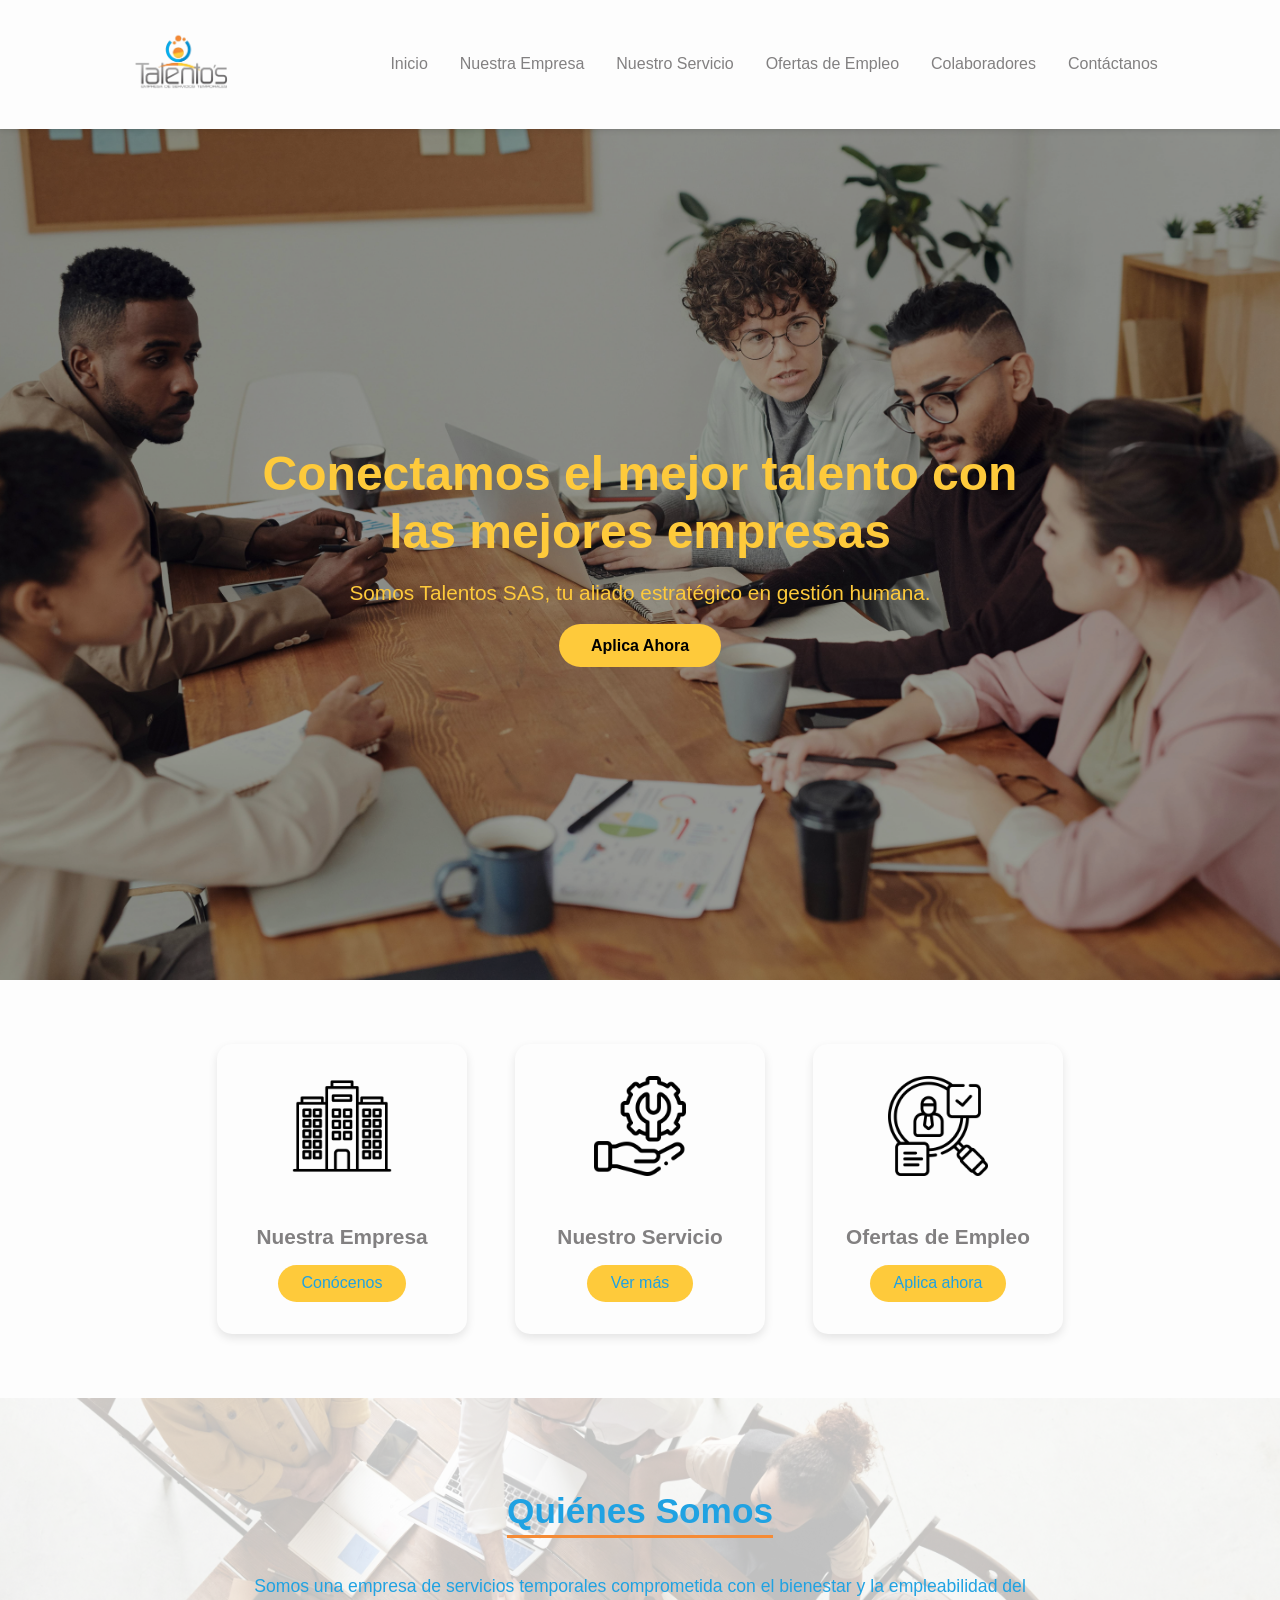
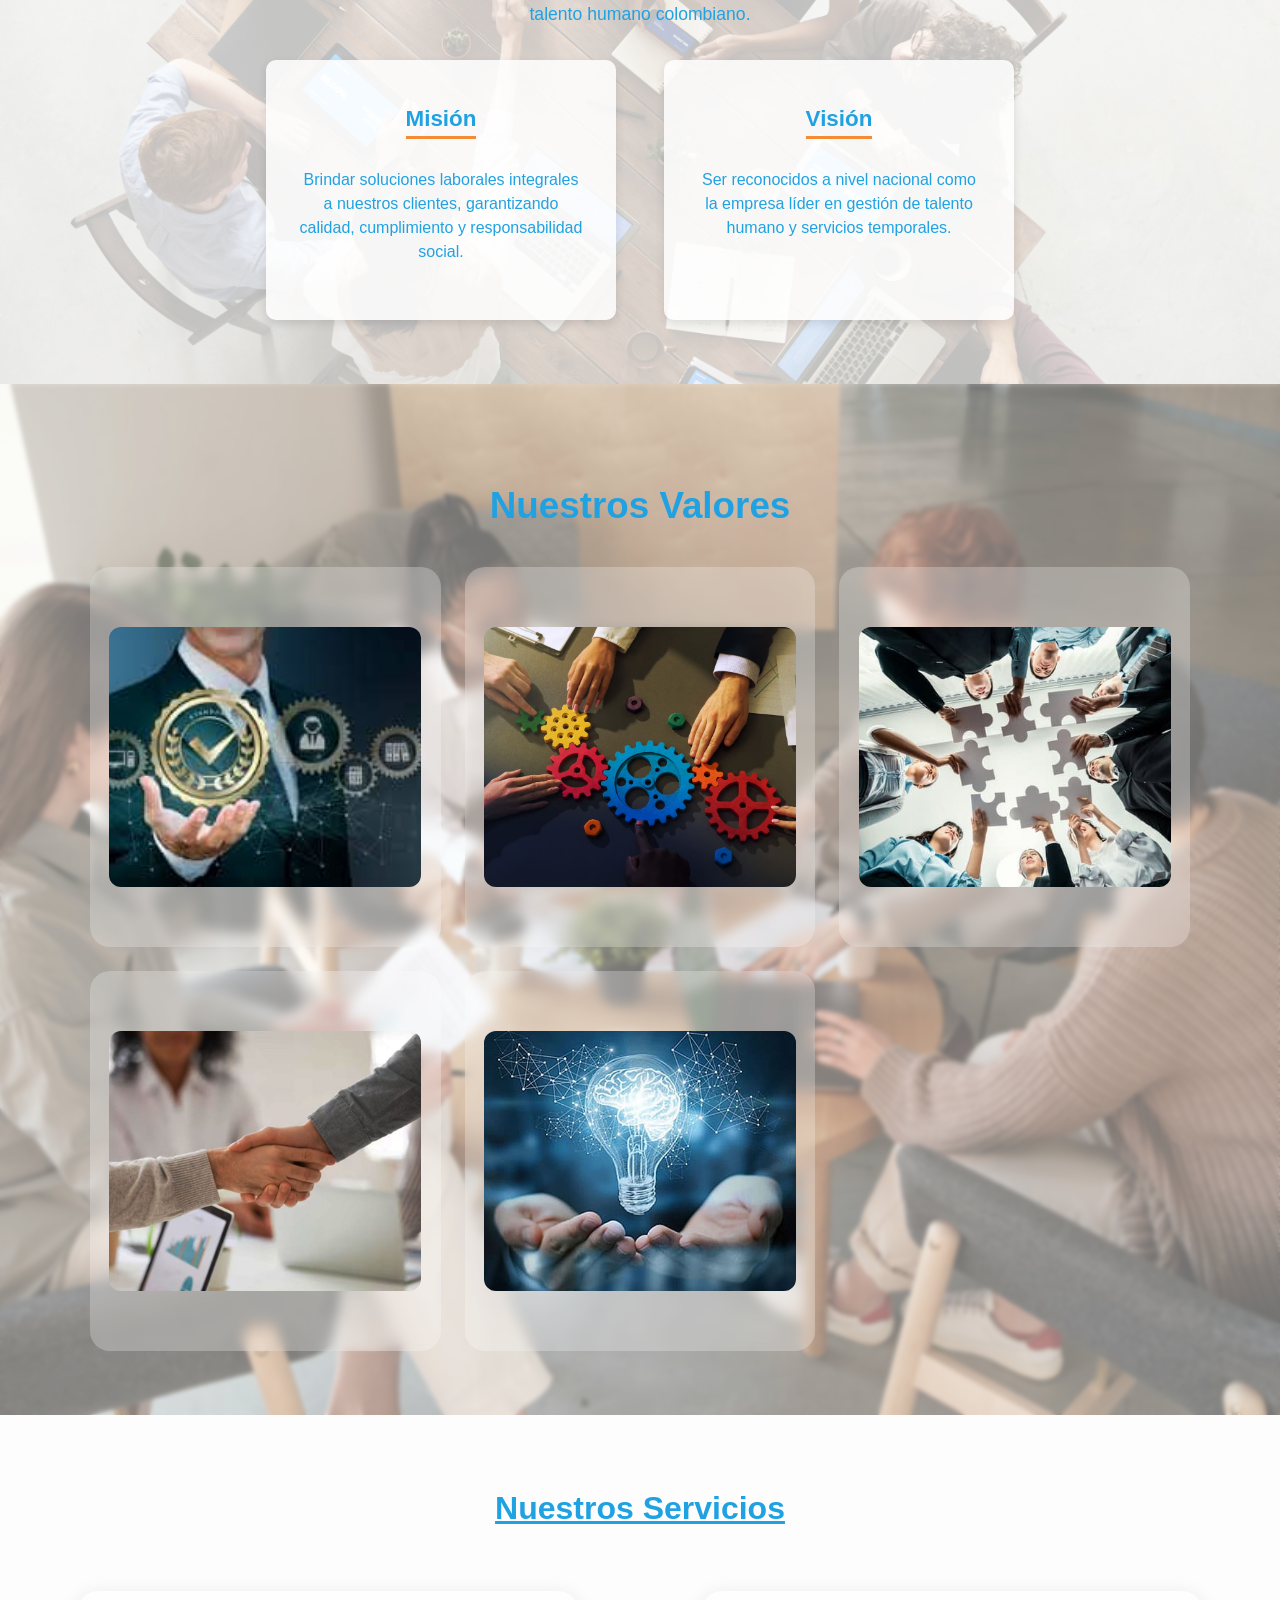
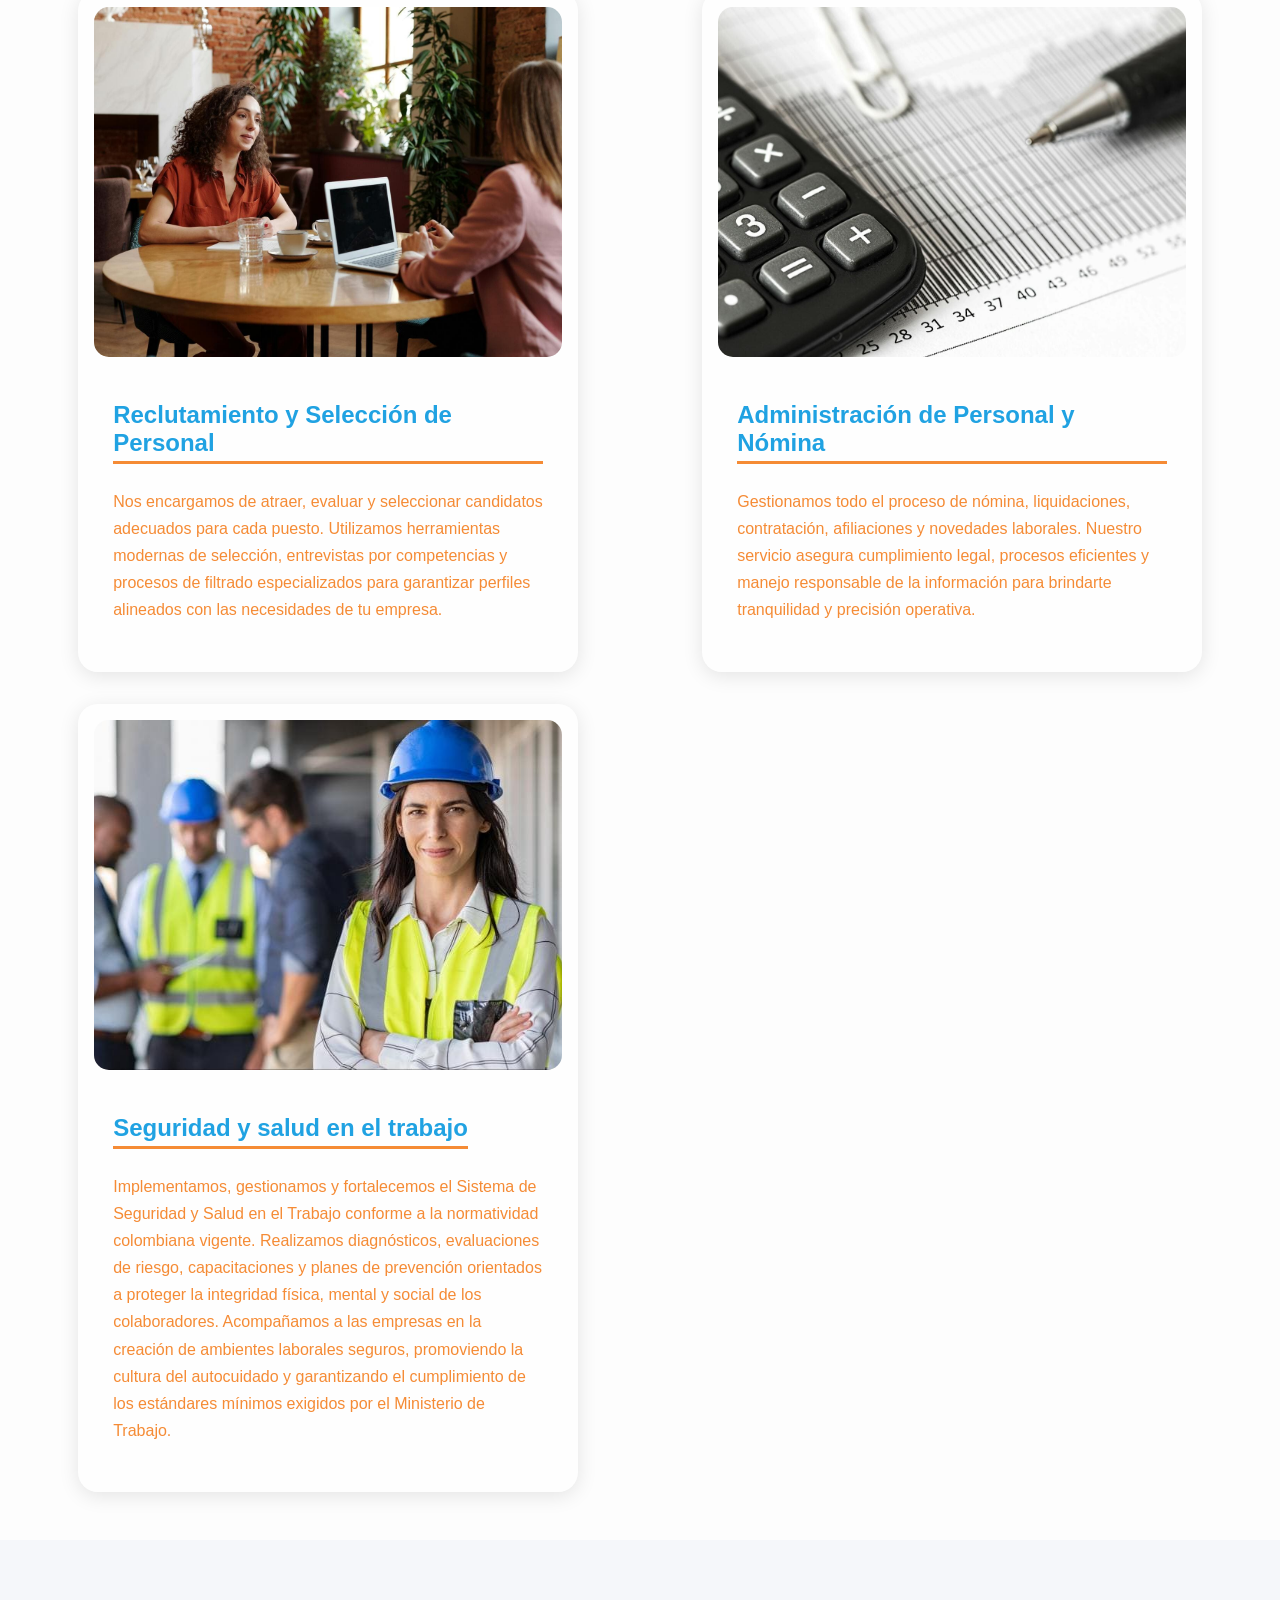
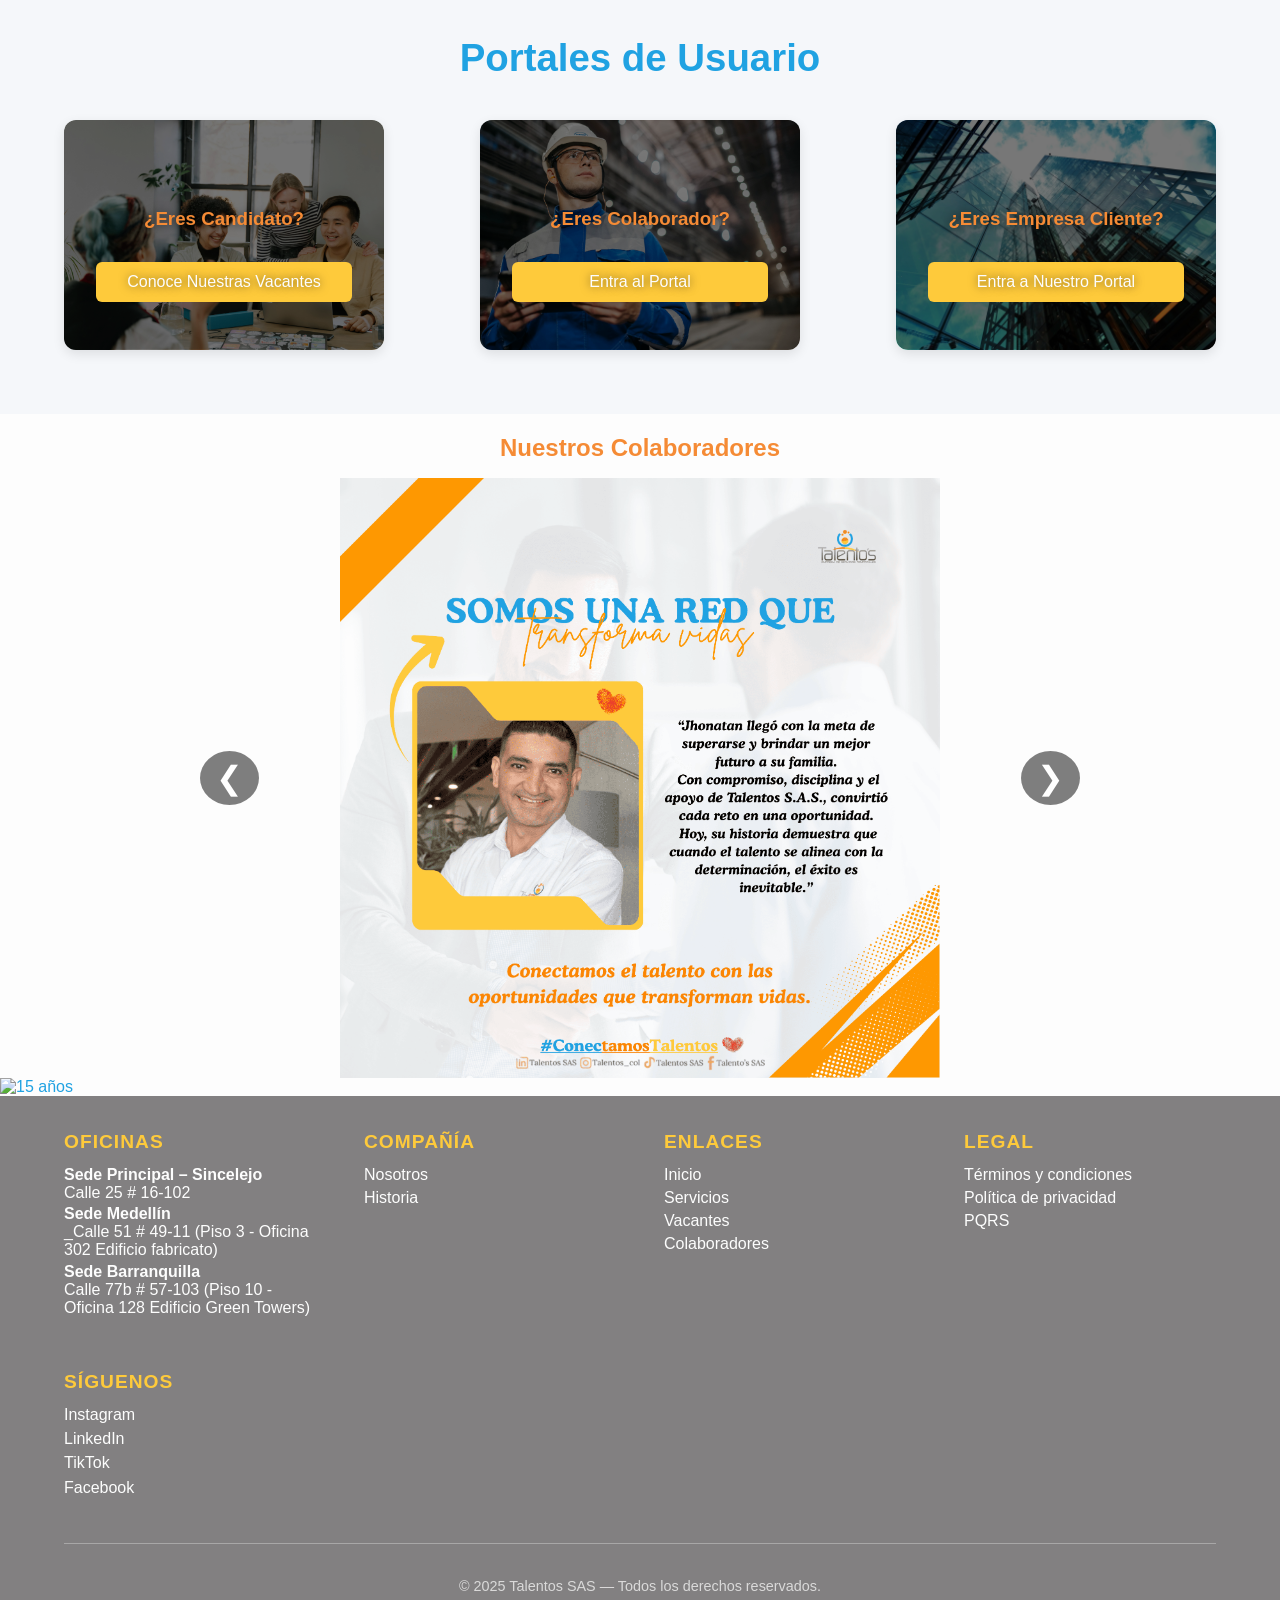
==== index.html @ d66c676b "actualizacion de imagenes y arreglo de footer Talentos SAS" ====
<!DOCTYPE html>
<html lang="es">

<head>
  <meta charset="UTF-8">
  <meta name="viewport" content="width=device-width, initial-scale=1.0">
  <title>Talentos SAS</title>
  <link rel="stylesheet" href="styles.css">
</head>

<body>

  <!-- ======= HEADER ======= -->
  <header class="barra-inicio">
    <img src="img/logo_talentos.png" alt="Logo Talentos SAS" class="logo">

    <nav class="nav-principal">
      <a href="#inicio">Inicio</a>
      <a href="#empresa">Nuestra Empresa</a>
      <a href="#servicios">Nuestro Servicio</a>
      <a href="https://co.computrabajo.com/talentossas">Ofertas de Empleo</a>
      <a href="#colaboradores">Colaboradores</a>
      <a href="#contacto">Contáctanos</a>
    </nav>
  </header>

  <!-- ======= HERO / PORTADA ======= -->
  <section id="inicio" class="hero">
    <div class="hero-contenido">
      <h1>Conectamos el mejor talento con las mejores empresas</h1>
      <p>Somos Talentos SAS, tu aliado estratégico en gestión humana.</p>
      <a href="https://co.computrabajo.com/talentossas" class="btn-principal" target="_blank">Aplica Ahora</a>
    </div>
  </section>

  <!-- ======= MAIN CONTENT ======= -->
  <main>

    <!-- ======= MENÚ PRINCIPAL ======= -->
    <section id="empresa" class="menu">

      <article>
        <img src="img/icono_empresa.png" alt="Nuestra Empresa">
        <h3>Nuestra Empresa</h3>
        <a href="#conocenos">Conócenos</a>
      </article>

      <article>
        <img src="img/icono_servicio.png" alt="Nuestros Servicios">
        <h3>Nuestro Servicio</h3>
        <a href="#servicios">Ver más</a>
      </article>

      <article>
        <img src="img/icono_oferta.png" alt="Ofertas de empleo">
        <h3>Ofertas de Empleo</h3>
        <a href="https://co.computrabajo.com/talentossas" target="_blank">Aplica ahora</a>
      </article>

    </section>

  </main>

  <!-- ======= QUIÉNES SOMOS ======= -->
  <section id="conocenos" class="conocenos">
    <h2 class="subrayado">Quiénes Somos</h2>
    <p>Somos una empresa de servicios temporales comprometida con el bienestar y la empleabilidad del talento humano
      colombiano.</p>

    <div class="valores">
      <article>
        <h3 class="subrayado">Misión</h3>
        <p>Brindar soluciones laborales integrales a nuestros clientes, garantizando calidad, cumplimiento y
          responsabilidad social.</p>
      </article>

      <article>
        <h3 class="subrayado">Visión</h3>
        <p>Ser reconocidos a nivel nacional como la empresa líder en gestión de talento humano y servicios temporales.
        </p>
      </article>
    </div>
  </section>

  <!-- ======= VALORES CORPORATIVOS ======= -->
  <section id="valores" class="valores-section">

    <h3 class="titulo-seccion">Nuestros Valores</h3>

    <!-- CONTENEDOR GRID -->
    <div class="valores-grid">

      <div class="valor-card">
        <img src="img/calidad.jpg" alt="Calidad">
        <div class="valor-contenido">
          <h4>Calidad</h4>
          <p>Actuamos con compromiso y cumplimiento en cada proceso.</p>
        </div>
      </div>

      <div class="valor-card">
        <img src="img/Adaptabilidad.jpg" alt="Adaptabilidad">
        <div class="valor-contenido">
          <h4>Adaptabilidad</h4>
          <p>Reconocemos el valor de cada persona y su individualidad.</p>
        </div>
      </div>

      <div class="valor-card">
        <img src="img/cercania.jpg" alt="Cercanía">
        <div class="valor-contenido">
          <h4>Cercanía</h4>
          <p>Colaboramos para alcanzar objetivos comunes.</p>
        </div>
      </div>

      <div class="valor-card">
        <img src="img/compromiso.jpg" alt="Compromiso">
        <div class="valor-contenido">
          <h4>Compromiso</h4>
          <p>Trabajamos con responsabilidad para cumplir con los acuerdos con nuestros clientes y candidatos</p>
        </div>
      </div>

      <div class="valor-card">
        <img src="img/innovacion.jpg" alt="Innovación">
        <div class="valor-contenido">
          <h4>Innovación</h4>
          <p>Adoptamos herramientas digitales y metodologicas modernas para optimizar nuestros servicios.</p>
        </div>
      </div>

    </div> <!-- fin valores-grid -->

  </section>


  <!-- NUESTROS SERVICIOS-->
  <section id="servicios" class="servicios">
    <h2 class="titulo-seccion">Nuestros Servicios</h2>

    <div class="servicio-card">
      <img src="img/seleccion.jpg" alt="Reclutamiento y selección de personal">
      <div class="servicio-info">
        <h3 class="subrayado">Reclutamiento y Selección de Personal</h3>
        <p>
          Nos encargamos de atraer, evaluar y seleccionar candidatos
          adecuados para cada puesto. Utilizamos herramientas modernas de
          selección, entrevistas por competencias y procesos de filtrado
          especializados para garantizar perfiles alineados con las
          necesidades de tu empresa.
        </p>
      </div>
    </div>

    <div class="servicio-card">
      <img src="img/nomina.jpg" alt="Administración de personal y nómina">
      <div class="servicio-info">
        <h3 class="subrayado">Administración de Personal y Nómina</h3>
        <p>
          Gestionamos todo el proceso de nómina, liquidaciones, contratación,
          afiliaciones y novedades laborales. Nuestro servicio asegura
          cumplimiento legal, procesos eficientes y manejo responsable de
          la información para brindarte tranquilidad y precisión operativa.
        </p>
      </div>
    </div>

    <div class="servicio-card">
      <img src="img/sst.jpg" alt="Seguridad y Salud en el Trabajo">
      <div class="servicio-info">
        <h3 class="subrayado">Seguridad y salud en el trabajo</h3>
        <p>
          Implementamos, gestionamos y fortalecemos el Sistema de Seguridad y Salud en
          el Trabajo conforme a la normatividad colombiana vigente. Realizamos diagnósticos,
          evaluaciones de riesgo, capacitaciones y planes de prevención orientados a proteger
          la integridad física, mental y social de los colaboradores. Acompañamos a las empresas
          en la creación de ambientes laborales seguros, promoviendo la cultura del autocuidado y
          garantizando el cumplimiento de los estándares mínimos exigidos por el Ministerio de Trabajo.
        </p>
      </div>
    </div>
  </section>

  <!-- PORTALES DE USUARIO -->
  <section id="usuarios" class="usuarios">
    <h2>Portales de Usuario</h2>

    <div class="usuarios-container">

      <!-- CANDIDATO -->
      <div class="usuario-card fondo-candidato">
        <h3>¿Eres Candidato?</h3>
        <a href="https://www.sorttime.co/PortalAspirante/Portal/TLS/Ofertas/lst_ofertas.aspx"  target="_blank" class="btn-usuario">Conoce Nuestras Vacantes</a>
      </div>

      <!-- COLABORADOR -->
      <div class="usuario-card fondo-colaborador">
        <h3>¿Eres Colaborador?</h3>
        <a href="https://sorttime.co/sorttime2/oficina/tls/Inicio.aspx" target="_blank" class="btn-usuario">
          Entra al Portal
        </a>
      </div>

      <!-- EMPRESA CLIENTE -->
      <div class="usuario-card fondo-empresa">
        <h3>¿Eres Empresa Cliente?</h3>
        <a href="https://sorttime.co/sorttime2/oficina/tls/InicioEmpresa.aspx" target="_blank" class="btn-usuario">
          Entra a Nuestro Portal
        </a>
      </div>

    </div>
  </section>

  <!-- ======= COLABORADORES ======= -->
  <section id="colaboradores" class="colaboradores">
    <h2>Nuestros Colaboradores</h2>

    <div class="carrusel" aria-roledescription="carrusel de colaboradores" role="region">
      <div class="carrusel-track">
        <img src="img/colaborador 1.png" class="slide activo" alt="Nombre colaborador 1 — cargo / breve descripción">
        <img src="img/colaborador2.png" class="slide" alt="Nombre colaborador 2 — cargo / breve descripción">
      </div>

      <button class="carrusel-btn prev" aria-label="Anterior">&#10094;</button>
      <button class="carrusel-btn next" aria-label="Siguiente">&#10095;</button>
    </div>
  </section>

  <!--IMAGEN FINAL DE PAGINA INDEX-->
  <section id="ImagenGrande" class="ImagenGrande">
    <img src="img/+ DE 14 AÑOS CONECTANDO.png" alt="15 años">
  </section>

  <!-- PIE DE PAGINA -->
  <footer class="footer-modern">

    <div class="footer-columns">
      <!-- Oficinas principales -->
      <div class="col">
        <h3>Oficinas</h3>

        <p><strong>Sede Principal – Sincelejo</strong><br>
          Calle 25 # 16-102</p>

        <p><strong>Sede Medellín</strong><br>
          _Calle 51 # 49-11 (Piso 3 - Oficina 302 Edificio fabricato)</p>

        <p><strong>Sede Barranquilla</strong><br>
          Calle 77b # 57-103 (Piso 10 - Oficina 128 Edificio Green Towers)</p>
      </div>

      <!-- Información de compañía -->
      <div class="col">
        <h3>Compañía</h3>
        <a href="#conocenos">Nosotros</a>
        <a href="#">Historia</a>
      </div>

      <!-- Enlaces -->
      <div class="col">
        <h3>Enlaces</h3>
        <a href="#inicio">Inicio</a>
        <a href="#servicios">Servicios</a>
        <a href="https://co.computrabajo.com/talentossas">Vacantes</a>
        <a href="#colaboradores">Colaboradores</a>
      </div>

      <!-- Legal -->
      <div class="col">
        <h3>Legal</h3>
        <a href="#">Términos y condiciones</a>
        <a href="#">Política de privacidad</a>
        <a href="#">PQRS</a>
      </div>

      <!-- Redes sociales -->
      <div class="col">
        <h3>Síguenos</h3>
        <div class="social">
          <a href="https://www.instagram.com/talentos_col/?hl=es"  target="_blank">Instagram</a>
          <a href="https://www.linkedin.com/company/talentos-sas/" target="_blank">LinkedIn</a>
          <a href="https://www.tiktok.com/@talentos.sas"  target="_blank">TikTok</a>
          <a href="https://www.facebook.com/TalentosSAS900"  target="_blank">Facebook</a>
        </div>
      </div>

    </div>

    <div class="footer-bottom">
      <p>© 2025 Talentos SAS — Todos los derechos reservados.</p>
    </div>

  </footer>

  <script src="carrusel.js"></script>

</body>

</html>
---- styles.css ----
/* ======= ESTILOS GENERALES ======= */
:root {
  --blanco: #fdfdfd;
  --gris: #828081;
  /* lowercase standardized */
  --azul: #20a2e2;
  --amarillo: #feca3b;
  --naranja: #f58b35;
  --negro: #000000;
  --sombra-suave: 0 4px 10px rgba(0, 0, 0, 0.1);
}

* {
  box-sizing: border-box;
}

body {
  margin: 0;
  font-family: 'Poppins', sans-serif;
  background-color: var(--blanco);
  color: var(--azul);
}

/* ======= HEADER ======= */

.barra-inicio {
  display: flex;
  justify-content: space-around;
  /* menú a la izquierda, logo a la derecha */
  align-items: center;
  background-color: var(--blanco);
  padding: 1rem 3rem;
  box-shadow: 0 2px 5px rgba(0, 0, 0, 0.1);
  position: fixed;
  /* queda fijo arriba */
  width: 100%;
  top: 0;
  left: 0;
  z-index: 1000;
}

.nav-principal {
  display: flex;
  gap: 2rem;
}

.nav-principal a {
  text-decoration: none;
  color: var(--gris);
  font-weight: 500;
  transition: color 0.3s ease;
}

.nav-principal a:hover {
  color: var(--amarillo);
}

.logo {
  margin-bottom: 0.5rem;
  width: 120px;
  height: auto;
}

/* ======= HERO / PORTADA ======= */
.hero {
  position: relative;
  height: 100vh;
  background-image: url("img/fondo_talentos.jpg");
  /* cambia esta imagen */
  background-size: cover;
  background-position: center;
  display: flex;
  justify-content: center;
  align-items: center;
  text-align: center;
  padding: 2rem;
  color: var(--amarillo);
  margin-top: 80px;
  /* espacio por el header fijo */
  overflow: hidden;
}

.hero::before {
  content: "";
  position: absolute;
  top: 0;
  /* Extiende desde la parte superior */
  left: 0;
  /* hasta la esquina izquierda */
  right: 0;
  /* y la derecha */
  bottom: 0;
  /* y la parte inferior */
  width: 100%;
  height: 100%;
  background: rgba(0, 0, 0, 0.4);
  /* Color oscuro con transparencia */
  z-index: 1;
}

.hero-contenido {
  position: relative;
  z-index: 2;
  max-width: 800px;
}

.hero h1 {
  font-size: 3rem;
  margin-bottom: 1rem;
  line-height: 1.2;
}

.hero p {
  font-size: 1.3rem;
  margin-bottom: 2rem;
}

.btn-principal {
  background-color: var(--amarillo);
  color: var(--negro);
  text-decoration: wavy;
  padding: 0.8rem 2rem;
  border-radius: 30px;
  font-weight: 600;
  transition: background-color 0.3s ease;
}

.btn-principal:hover {
  background-color: var(--naranja);
}

/* ======= MENÚ PRINCIPAL ======= */
.menu {
  display: flex;
  justify-content: center;
  align-items: flex-start;
  flex-wrap: wrap;
  /* permite que se ajusten si hay pantallas pequeñas */
  gap: 3rem;
  padding: 4rem 2rem;
  background-color: var(--blanco);
  text-align: center;
}

.menu article {
  background-color: var(--blanco);
  border-radius: 15px;
  padding: 2rem 1.5rem;
  width: 250px;
  box-shadow: 0 4px 10px rgba(0, 0, 0, 0.1);
  transition: transform 0.3s ease, box-shadow 0.3s ease;
}

.menu article:hover {
  transform: translateY(-8px);
  box-shadow: var(--sombra-suave);
}

.menu article img {
  width: 100px;
  height: auto;
  margin-bottom: 1.5rem;
}

.menu article h3 {
  font-size: 1.3rem;
  margin-bottom: 1rem;
  color: var(--gris);
}

.menu article a {
  display: inline-block;
  background-color: var(--amarillo);
  color: var(--azul);
  text-decoration: none;
  padding: 0.6rem 1.5rem;
  border-radius: 25px;
  font-weight: 500;
  transition: background-color 0.3s ease;
}

.menu article a:hover {
  background-color: var(--naranja);
}

/* ======= SECCIÓN CONÓCENOS ======= */
.conocenos {
  position: relative;
  display: flex;
  flex-direction: column;
  align-items: center;
  text-align: center;
  padding: 4rem 8rem;
  background-image: url("img/quienes.somos.jpg");
  background-size: cover;
  background-position: center;
  background-repeat: no-repeat;
  overflow: hidden;
}

/* Capa transparente encima del fondo */
.conocenos::before {
  content: "";
  position: absolute;
  inset: 0;
  background-color: rgba(255, 255, 255, 0.75);
  /* fondo blanco semitransparente (ajustable) */
  z-index: 1;
}

/* Contenido encima de la capa */
.conocenos h2,
.conocenos p,
.valores {
  position: relative;
  z-index: 2;
}

.conocenos h2 {
  font-size: 2.2rem;
  color: var(--azul);
  margin-bottom: 1rem;
  font-weight: 700;
}

.conocenos p {
  font-size: 1.1rem;
  color: var(--azul);
  line-height: 1.6;
  margin-bottom: 2rem;
  max-width: 800px;
}

.valores {
  display: flex;
  flex-wrap: wrap;
  gap: 3rem;
  justify-content: center;
}

.valores article {
  background-color: rgba(255, 255, 255, 0.85);
  border-radius: 10px;
  padding: 1.5rem 2rem;
  width: 350px;
  box-shadow: 0 4px 10px rgba(0, 0, 0, 0.1);
}

.valores h3 {
  color: var(--azul);
  margin-bottom: 0.8rem;
  font-size: 1.4rem;
}

.valores p {
  color: var(--azul);
  font-size: 1rem;
  line-height: 1.5;
}

.conocenos h2,
.valores h3 {
  display: inline-block;
  border-bottom: 3px solid var(--naranja);
  padding-bottom: 4px;
}


/* =========================================
   SECCIÓN DE VALORES CORPORATIVOS
   ========================================= */

.valores-section {
  padding: 4rem 2rem;
  position: relative;
  text-align: center;
  background-image: url("img/FondoValores.jpg");
  background-size: cover;
  background-position: center;
}

.valores-section::before {
  content: "";
  position: absolute;
  inset: 0;
  background: rgba(255, 255, 255, 0.45);
  backdrop-filter: blur(2px);
  z-index: 0;
}

.valores-section>* {
  position: relative;
  z-index: 1;
}

.titulo-seccion {
  font-size: 2.3rem;
  color: var(--azul);
  margin-bottom: 2.5rem;
  font-weight: 700;
}

/* =========================================
   GRID
   ========================================= */
.valores-grid {
  display: grid;
  grid-template-columns: repeat(auto-fit, minmax(260px, 1fr));
  gap: 1.5rem;
  max-width: 1100px;
  margin: auto;
}

/* =========================================
   TARJETAS (CARDS)
   ========================================= */
.valor-card {
  position: relative;
  background: rgba(255, 255, 255, 0.25);
  backdrop-filter: blur(6px);
  padding: 1.2rem;
  border-radius: 20px;
  overflow: hidden;
  cursor: pointer;

  display: flex;
  justify-content: center;
  align-items: center;

  transition: transform .35s ease, box-shadow .35s ease;
  height: 380px;
}

.valor-card:hover {
  transform: scale(1.05);
  box-shadow: 0 10px 25px rgba(0, 0, 0, 0.25);
}

/* =========================================
   IMAGEN
   ========================================= */
.valor-card img {
  width: 100%;
  height: 260px;
  object-fit: cover;
  /* Recorta sin deformar */
  border-radius: 12px;
  transition: transform .35s ease;
}

.valor-card:hover img {
  transform: scale(1.08);
}

/* =========================================
   CONTENIDO LATERAL (ANIMACIÓN)
   ========================================= */
.valor-contenido {
  position: absolute;
  left: -100%;
  top: 50%;
  transform: translateY(-50%);
  width: 70%;
  background: rgba(0, 0, 0, 0.65);
  padding: 1rem 1.5rem;
  border-radius: 15px;

  color: #fff;
  text-align: left;
  opacity: 0;

  transition: left .4s ease, opacity .4s ease;
}

.valor-card:hover .valor-contenido {
  left: 10%;
  opacity: 1;
}

.valor-contenido h4 {
  font-size: 1.3rem;
  margin-bottom: .3rem;
  color: var(--amarillo);
}

.valor-contenido p {
  font-size: .95rem;
  line-height: 1.4;
}

/* =========================================
   RESPONSIVE (OPCIONAL)
   ========================================= */
@media (max-width: 480px) {
  .valor-contenido {
    width: 85%;
    left: -120%;
  }

  .valor-card:hover .valor-contenido {
    left: 7%;
  }
}


/* ======= SECCIÓN SERVICIOS ======= */
.servicios {
  padding: 3rem 2rem;
  text-align: center;

  /* ---- NUEVO: diseño lado a lado ---- */
  display: grid;
  grid-template-columns: repeat(auto-fit, minmax(400px, 1fr));
  gap: 2rem;
  justify-items: center;
}

.servicios .titulo-seccion {
  grid-column: 1 / -1;
  /* El título ocupa todo el ancho */
  font-size: 2rem;
  color: var(--azul);
  text-decoration: underline;
  margin-bottom: 2rem;
}

/* Tarjeta individual */
.servicio-card {
  width: 100%;
  max-width: 500px;
  background: rgba(255, 255, 255, 0.4);
  border-radius: 20px;
  overflow: hidden;
  box-shadow: 0 4px 20px rgba(0, 0, 0, 0.1);
  transition: transform .3s ease, box-shadow .3s ease;
  padding: 1rem;
}

/* Zoom al pasar el mouse */
.servicio-card:hover {
  transform: scale(1.03);
  box-shadow: 0 8px 25px rgba(0, 0, 0, 0.2);
}

/* Imagen igual tamaño */
.servicio-card img {
  width: 100%;
  height: 350px;
  object-fit: cover;
  border-radius: 15px;
}

/* Contenido */
.servicio-info {
  padding: 1rem 1.2rem;
  text-align: left;
}

.servicio-info h3 {
  display: inline-block;
  border-bottom: 3px solid var(--naranja);
  padding-bottom: 4px;
  font-size: 1.5rem;
  color: var(--azul);
  margin-bottom: 0.5rem;
}

.servicio-info p {
  font-size: 1rem;
  line-height: 1.7;
  color: var(--naranja);
}

/* ================================
   PORTALES DE USUARIO
================================= */

.usuarios {
  padding: 4rem 2rem;
  background-color: #f5f7fa;
  text-align: center;
}

.usuarios h2 {
  font-size: 2.4rem;
  color: var(--azul);
  margin-bottom: 2.5rem;
  font-weight: 700;
}

.usuarios-container {
  display: grid;
  grid-template-columns: repeat(auto-fit, minmax(260px, 1fr));
  gap: 2rem;
  justify-items: center;
}

/* ===== Tarjetas individuales ===== */

.usuario-card {
  position: relative;
  background-size: cover;
  background-position: center;
  background-repeat: no-repeat;
  padding: 3rem 2rem;
  border-radius: 12px;
  width: 100%;
  max-width: 320px;
  height: 230px;
  color: white;
  display: flex;
  flex-direction: column;
  justify-content: flex-end;
  overflow: hidden;
  box-shadow: 0 4px 12px rgba(0, 0, 0, 0.1);
  transition: .3s ease-in-out;
}

/* Overlay para hacer la imagen más transparente */
.usuario-card::before {
  content: "";
  position: absolute;
  top: 0;
  left: 0;
  width: 100%;
  height: 100%;

  /* Ajusta la transparencia aquí */
  background: rgba(0, 0, 0, 0.45);
  /* 45% oscuro */

  backdrop-filter: brightness(0.85);
  z-index: 1;
}

/* Asegurar que texto y botones estén encima del overlay */
.usuario-card h3,
.usuario-card .btn-usuario {
  position: relative;
  z-index: 2;
  text-shadow: 0 0 10px rgba(0, 0, 0, 0.6);
}

.usuario-card h3 {
  color: var(--naranja);
  /* Cambia este color al que quieras */
}

/* Hover */
.usuario-card:hover {
  transform: translateY(-5px);
  box-shadow: 0 6px 18px rgba(0, 0, 0, 0.2);
}

/* ===== Botón ===== */

.btn-usuario {
  display: inline-block;
  background-color: var(--amarillo);
  color: var(--blanco);
  padding: 0.7rem 1.2rem;
  margin-top: 0.8rem;
  border-radius: 6px;
  font-size: 1rem;
  text-decoration: none;
  transition: .3s ease;
}

.btn-usuario:hover {
  background-color: var(--naranja);
}

/* ===== Fondos específicos ===== */

.fondo-candidato {
  background-image: url("img/candidato-card.jpg");
}

.fondo-colaborador {
  background-image: url("img/colaborador-card.jpg");
}

.fondo-empresa {
  background-image: url("img/empresa-card.jpg");
}

/* ===== COLABORADORES ===== */

.colaboradores h2 {
  color: var(--naranja);
  font-size: 1.5rem;
  margin-bottom: 1rem;
  text-align: center;
}

.carrusel {
  position: relative;
  width: 100%;
  max-width: 900px;
  margin: auto;
  overflow: hidden;
}

.carrusel-track {
  display: flex;
  transition: transform 0.5s ease;
}

.slide {
  min-width: 100%;
  height: 600px;
  /* ← deja que conserve su altura real */
  object-fit: contain;
  /* ← muestra SIEMPRE la imagen completa */
  background-color: var(--blanco);
}

/* Botones izquierda / derecha */
.carrusel-btn {
  position: absolute;
  top: 50%;
  transform: translateY(-50%);
  background: rgba(0, 0, 0, 0.5);
  border: none;
  color: white;
  font-size: 2rem;
  padding: 0.5rem 1rem;
  cursor: pointer;
  border-radius: 50%;
  z-index: 50;
}

.prev {
  left: 10px;
}

.next {
  right: 10px;
}

.carrusel-btn:hover {
  background: rgba(0, 0, 0, 0.75);
}

/*IMAGEN FINAL DE PAGINA INDEX*/
.ImagenGrande {
  width:auto;
  overflow:visible;
  /* oculta el exceso */
}

.ImagenGrande img {
  width: 100%;
  height: 100%;
  object-fit: cover;
}

/* ======= FOOTER MODERNO ======= */
.footer-modern {
  background-color: var(--gris);
  padding: 1rem 4rem;
  color: var(--amarillo);
  font-family: "Poppins", sans-serif;
  margin-top: auto;
}

/* GRID PRINCIPAL */
.footer-columns {
  display: grid;
  grid-template-columns: repeat(auto-fit, minmax(220px, 1fr));
  gap: 2rem 3rem;
  justify-items: start;
}

/* TITULOS */
.footer-columns h2,
.footer-columns h3 {
  color: var(--amarillo);
  margin-bottom: 0.8rem;
  font-size: 1.2rem;
  text-transform: uppercase;
  letter-spacing: 1px;
}

/* PARRAFOS */
.footer-columns p {
  margin: 0.2rem 0;
  color: var(--blanco);
  font-size: 1rem;
}

/* ENLACES */
.footer-columns a {
  display: block;
  color: var(--blanco);
  text-decoration: none;
  margin: 0.3rem 0;
  font-size: 1rem;
  transition: 0.3s ease;
}

.footer-columns a:hover {
  color: var(--negro);
  transform: translateX(5px);
}

/* BLOQUE SOCIAL */
.social a {
  margin-bottom: 0.4rem;
}

.social a:hover {
  color: var(--negro);
  transform: translateX(5px);
}

/* PARTE INFERIOR */
.footer-bottom {
  margin-top: 2.5rem;
  text-align: center;
  font-size: 0.9rem;
  color: rgba(255, 255, 255, 0.7);
  border-top: 1px solid rgba(255, 255, 255, 0.3);
  padding-top: 1.2rem;
}

/* Responsivo */
@media (max-width: 768px) {
  .footer-modern {
    padding: 3rem 2rem;
  }

  .footer-modern .footer-columns {
    text-align: center;
  }

  .footer-modern .col a {
    margin: 0.3rem 0;
  }
}

/* ======= RESPONSIVE PARA MÓVILES Y TABLET ======= */
@media (max-width: 1024px) {
  .hero h1 {
    font-size: 2.5rem;
  }

  .hero p {
    font-size: 1.1rem;
  }
}

@media (max-width: 768px) {

  /* Header */
  .barra-inicio {
    flex-direction: column;
    padding: 1rem 2rem;
  }

  .nav-principal {
    flex-direction: column;
    gap: 1rem;
  }

  /* Hero */
  .hero h1 {
    font-size: 1.8rem;
  }

  .hero p {
    font-size: 1rem;
  }

  /* Menu principal */
  .menu {
    flex-direction: column;
    gap: 2rem;
    padding: 2
  }

}
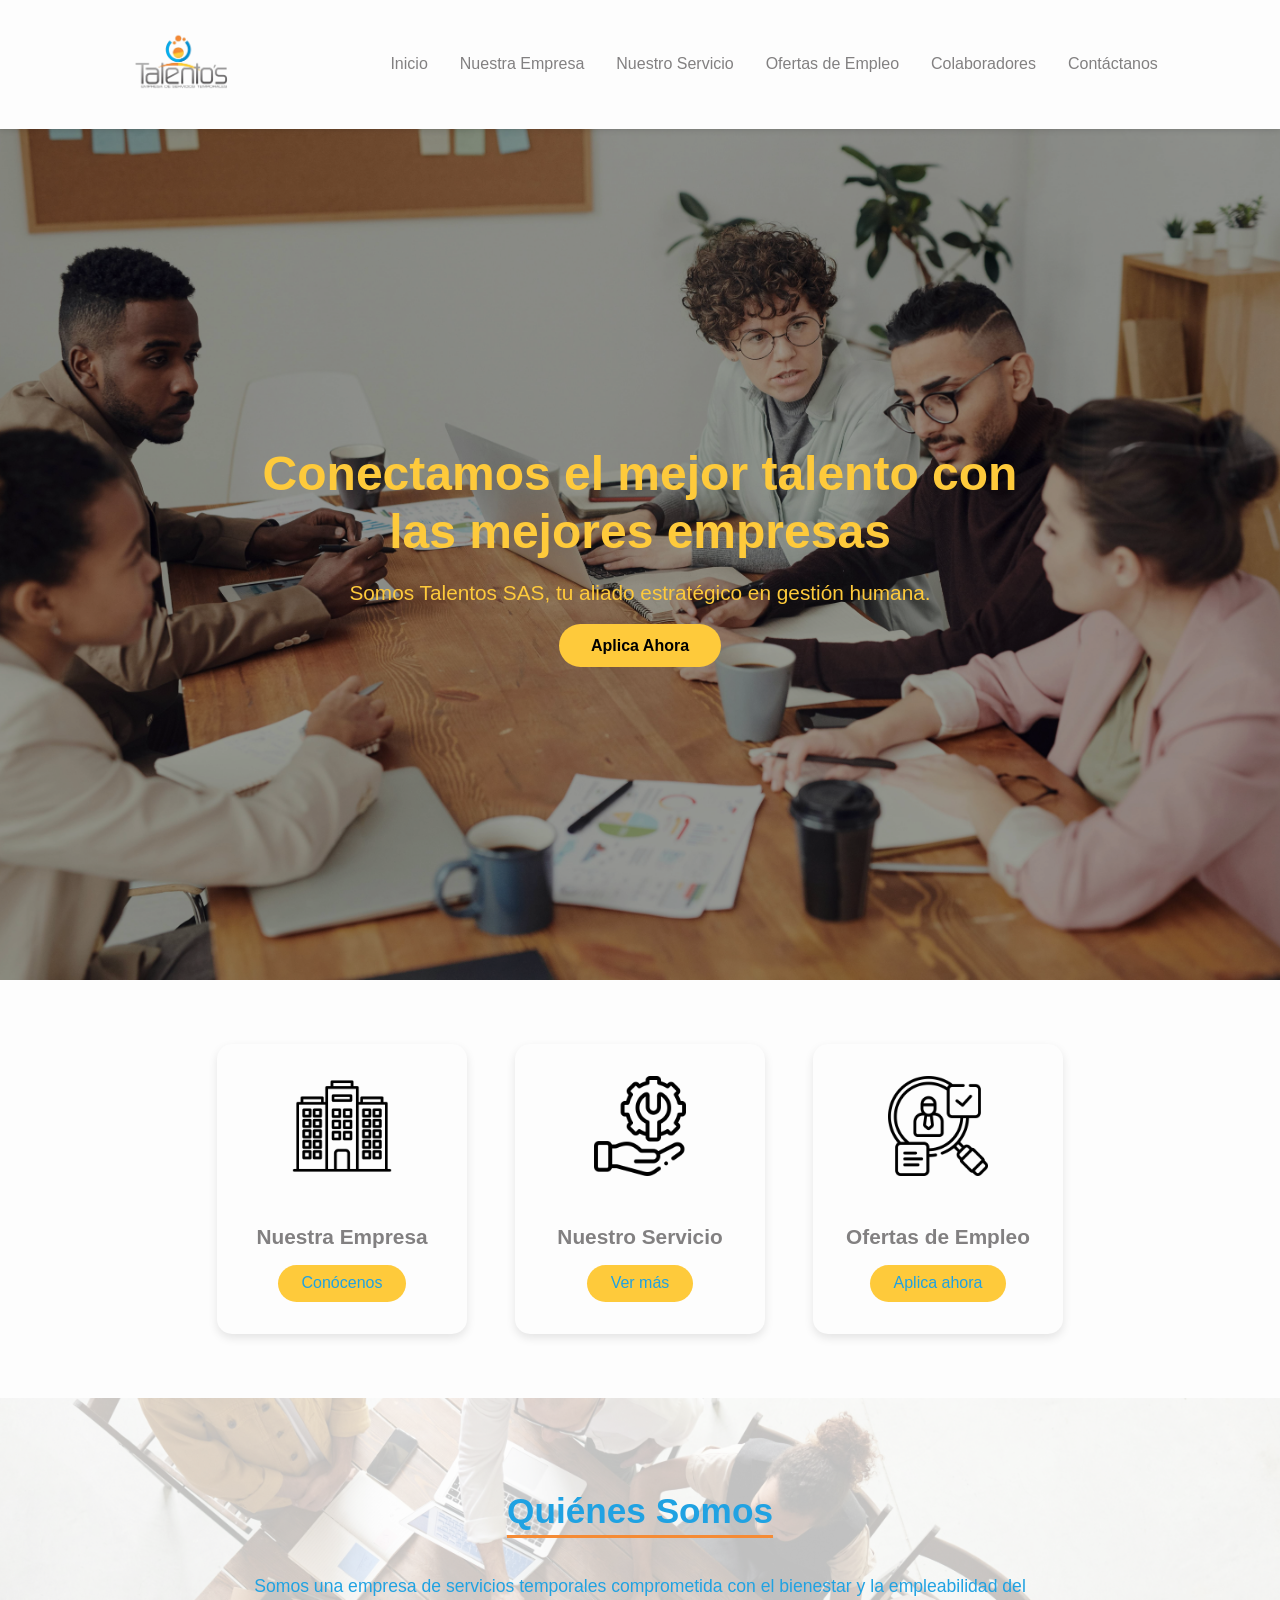
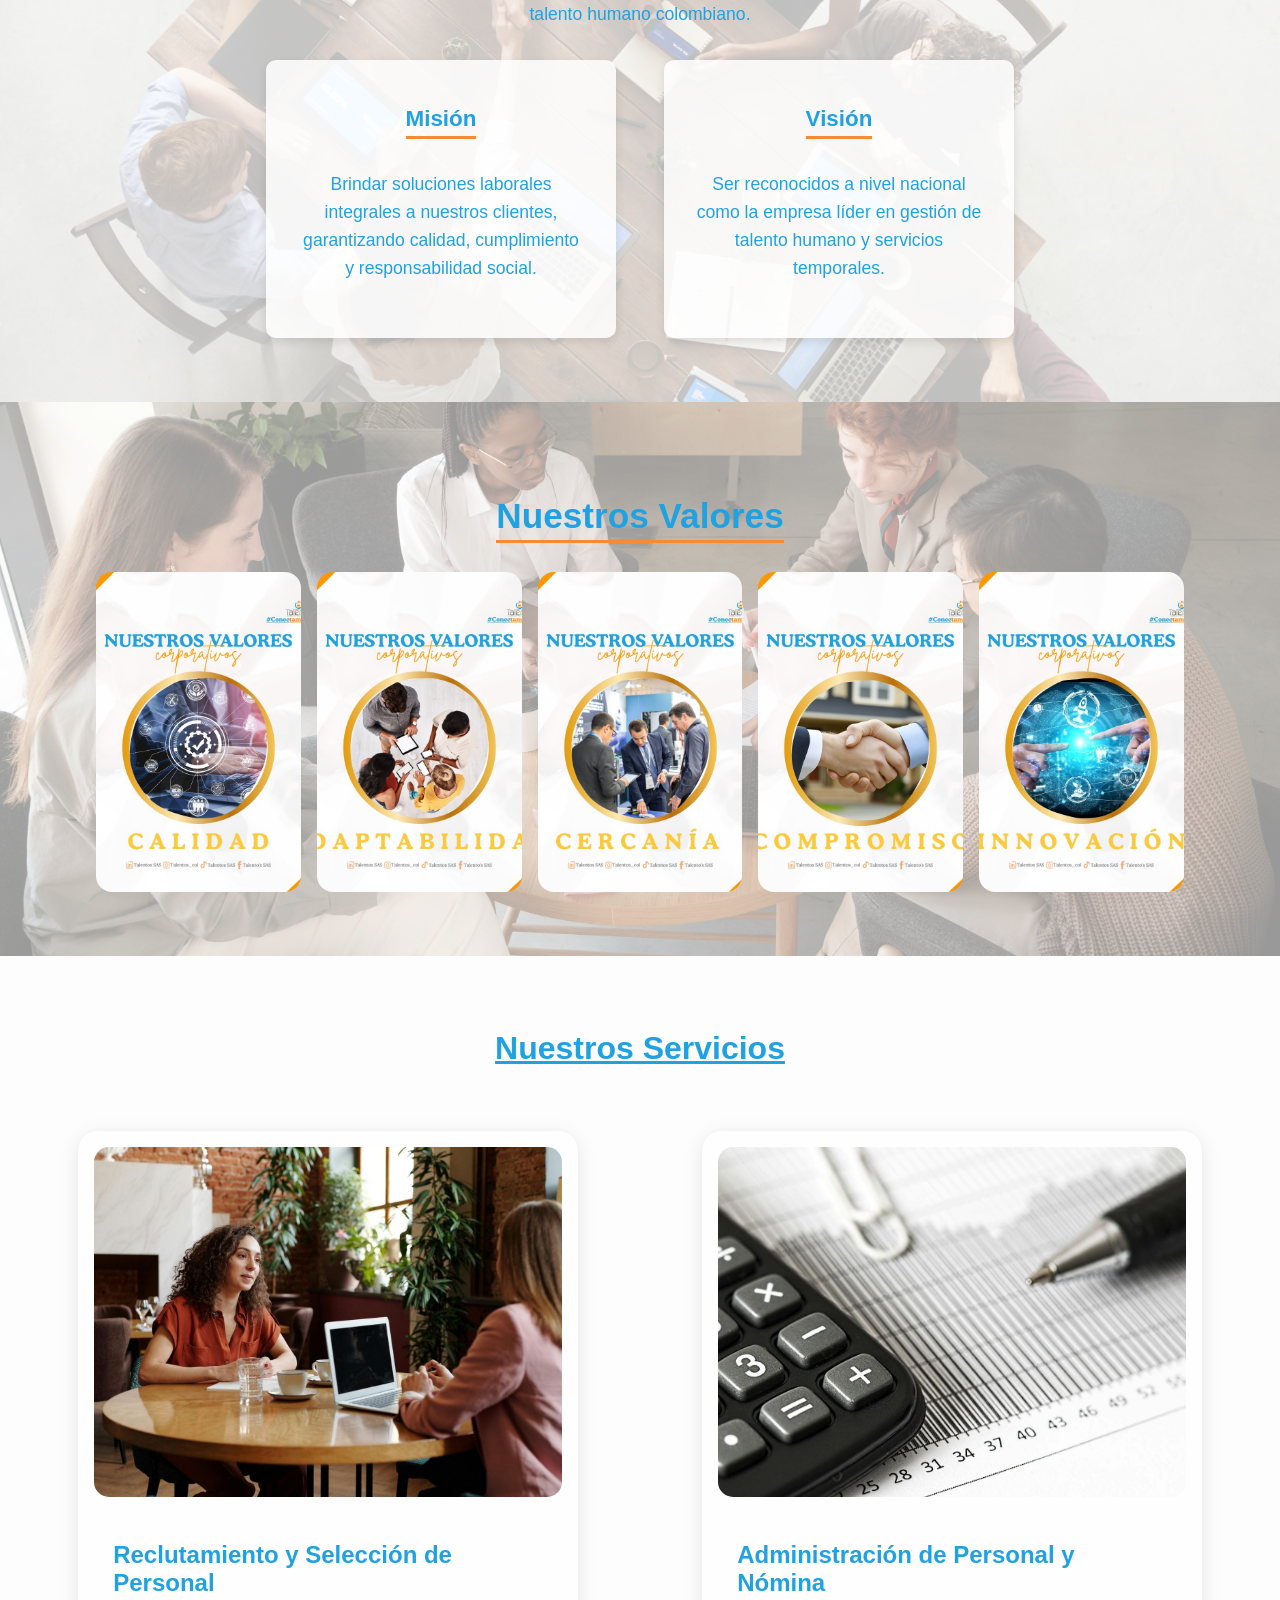
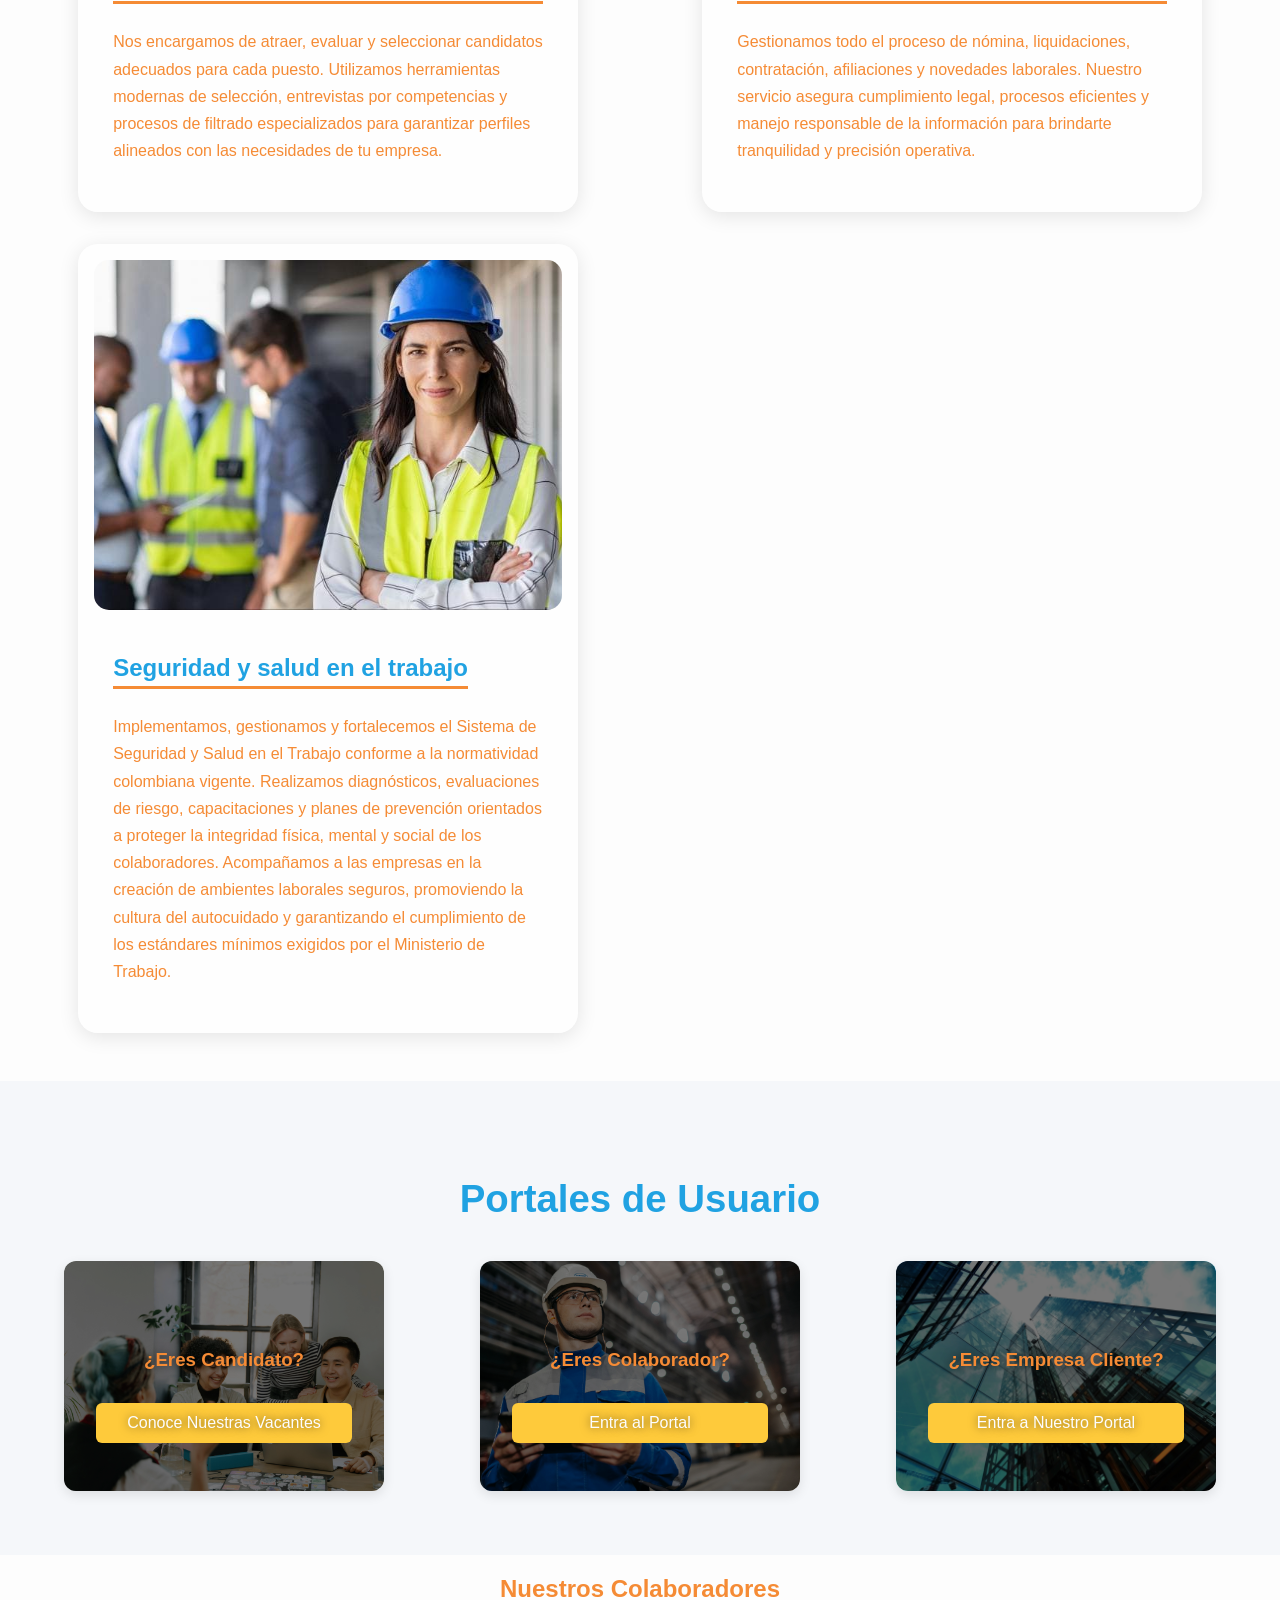
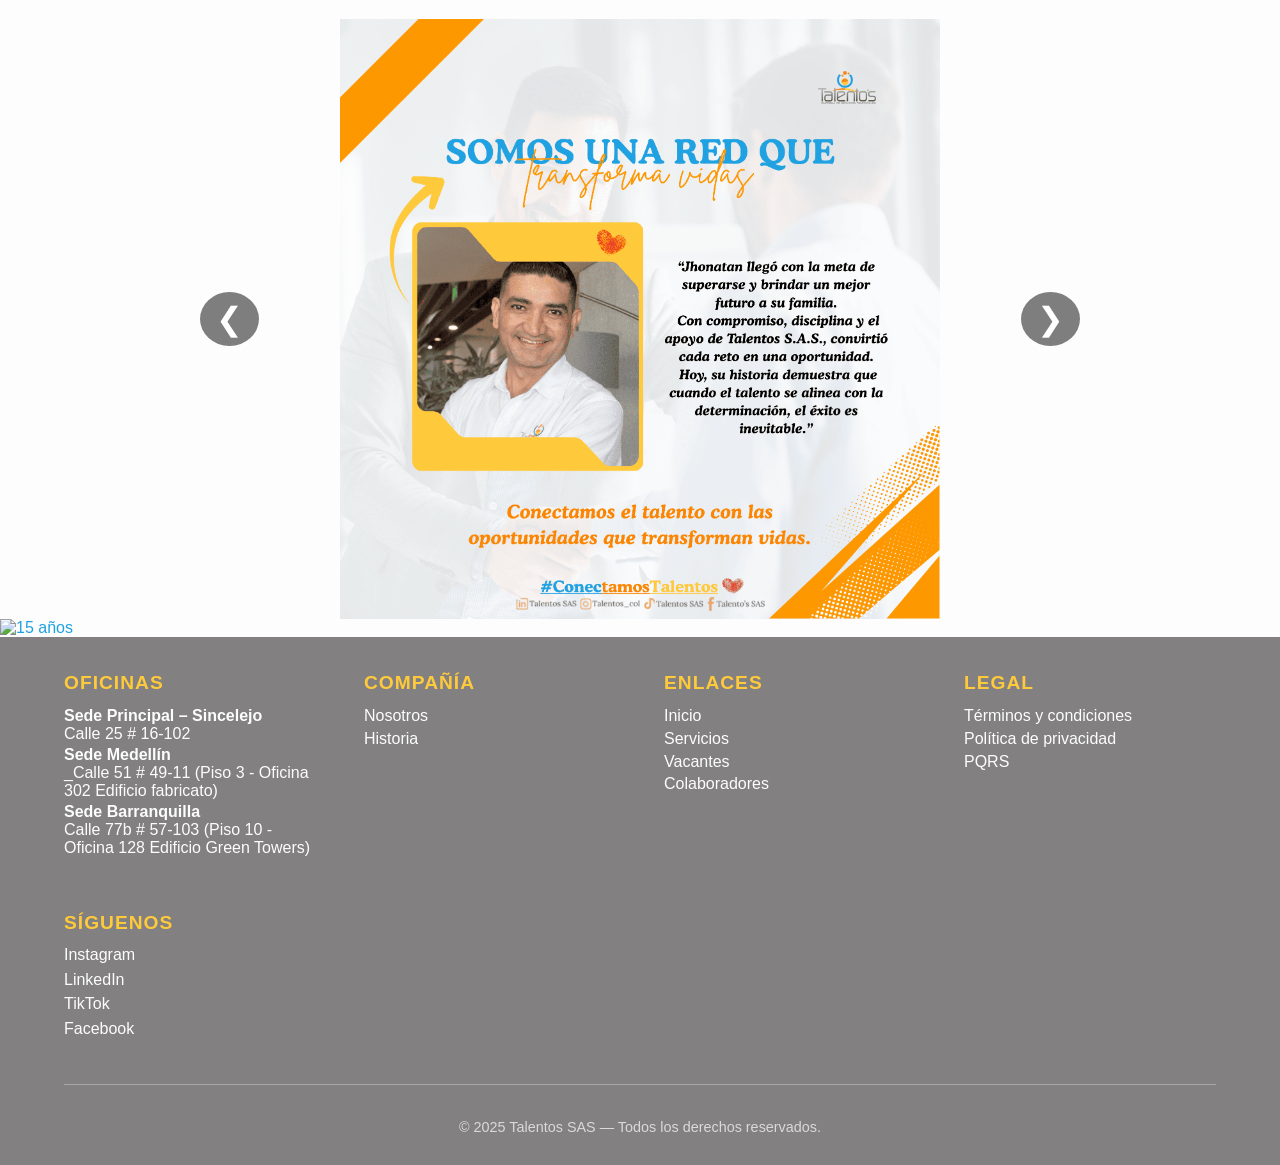
==== commit a29a2281: "actualizacion del index" ====
--- a/index.html
+++ b/index.html
@@ -20,7 +20,7 @@
       <a href="#servicios">Nuestro Servicio</a>
       <a href="https://co.computrabajo.com/talentossas">Ofertas de Empleo</a>
       <a href="#colaboradores">Colaboradores</a>
-      <a href="#contacto">Contáctanos</a>
+      <a  href="#contacto">Contáctanos</a>
     </nav>
   </header>
 
@@ -84,54 +84,20 @@
 
   <!-- ======= VALORES CORPORATIVOS ======= -->
   <section id="valores" class="valores-section">
-
-    <h3 class="titulo-seccion">Nuestros Valores</h3>
-
-    <!-- CONTENEDOR GRID -->
-    <div class="valores-grid">
-
-      <div class="valor-card">
-        <img src="img/calidad.jpg" alt="Calidad">
-        <div class="valor-contenido">
-          <h4>Calidad</h4>
-          <p>Actuamos con compromiso y cumplimiento en cada proceso.</p>
-        </div>
-      </div>
-
-      <div class="valor-card">
-        <img src="img/Adaptabilidad.jpg" alt="Adaptabilidad">
-        <div class="valor-contenido">
-          <h4>Adaptabilidad</h4>
-          <p>Reconocemos el valor de cada persona y su individualidad.</p>
-        </div>
-      </div>
-
-      <div class="valor-card">
-        <img src="img/cercania.jpg" alt="Cercanía">
-        <div class="valor-contenido">
-          <h4>Cercanía</h4>
-          <p>Colaboramos para alcanzar objetivos comunes.</p>
-        </div>
-      </div>
-
-      <div class="valor-card">
-        <img src="img/compromiso.jpg" alt="Compromiso">
-        <div class="valor-contenido">
-          <h4>Compromiso</h4>
-          <p>Trabajamos con responsabilidad para cumplir con los acuerdos con nuestros clientes y candidatos</p>
-        </div>
-      </div>
-
-      <div class="valor-card">
-        <img src="img/innovacion.jpg" alt="Innovación">
-        <div class="valor-contenido">
-          <h4>Innovación</h4>
-          <p>Adoptamos herramientas digitales y metodologicas modernas para optimizar nuestros servicios.</p>
-        </div>
-      </div>
-
-    </div> <!-- fin valores-grid -->
-
+    <h2>Nuestros Valores</h2>
+
+  <!-- CONTENEDOR GRID -->
+  <div class="valores-grid">
+    <div class="valor-card" style="background-image: url('img/calidad.jpg');"></div>
+
+    <div class="valor-card" style="background-image: url('img/Adaptabilidad.jpg');"></div>
+
+    <div class="valor-card" style="background-image: url('img/cercania.jpg');"></div>
+
+    <div class="valor-card" style="background-image: url('img/compromiso.jpg');"></div>
+
+    <div class="valor-card" style="background-image: url('img/innovacion.jpg');"></div>
+  </div>
   </section>
 
 
--- a/styles.css
+++ b/styles.css
@@ -231,6 +231,30 @@
   max-width: 800px;
 }
 
+.valores-section {
+  position: relative;
+  padding: 4rem 6rem;
+  background-image: url("img/FondoValores.jpg"); /* tu imagen */
+  background-size: cover;
+  background-position: center;
+  background-repeat: no-repeat;
+}
+
+/* Capa de suavizado (opcional pero recomendada) */
+.valores-section::before {
+  content: "";
+  position: absolute;
+  inset: 0;
+  background: rgba(255, 255, 255, 0.6); /* ajusta opacidad */
+  z-index: 0;
+}
+
+/* Todo el contenido encima del fondo */
+.valores-section > * {
+  position: relative;
+  z-index: 1;
+}
+
 .valores {
   display: flex;
   flex-wrap: wrap;
@@ -252,12 +276,6 @@
   font-size: 1.4rem;
 }
 
-.valores p {
-  color: var(--azul);
-  font-size: 1rem;
-  line-height: 1.5;
-}
-
 .conocenos h2,
 .valores h3 {
   display: inline-block;
@@ -265,128 +283,51 @@
   padding-bottom: 4px;
 }
 
-
-/* =========================================
-   SECCIÓN DE VALORES CORPORATIVOS
-   ========================================= */
-
-.valores-section {
-  padding: 4rem 2rem;
-  position: relative;
+/* NUESTROS VALORES*/
+.valores-grid {
+  display: flex;
+  height: 20rem;
+  gap: 1rem;
+}
+
+.valor-card {
+  flex: 1;
+  position: relative;
+  border-radius: 1rem;
+  background-position: center;
+  background-repeat: no-repeat;
+  background-size: auto 100%;
+  transition: all .8s cubic-bezier(.25,.4,.45,1.4);
+  display: flex;
+  align-items: flex-end;
+  padding: 1.2rem;
+  color: white;
+  text-shadow: 0 2px 6px rgba(0,0,0,0.6);
+  overflow: hidden;
+}
+
+/* EFECTO CLAVE */
+.valor-card:hover {
+    transform: scale(1.2) translateY(-6px);
+      flex: 5;
+}
+
+/*TEXTO DE NUESTROS VALORES*/
+
+#valores {
   text-align: center;
-  background-image: url("img/FondoValores.jpg");
-  background-size: cover;
-  background-position: center;
-}
-
-.valores-section::before {
-  content: "";
-  position: absolute;
-  inset: 0;
-  background: rgba(255, 255, 255, 0.45);
-  backdrop-filter: blur(2px);
-  z-index: 0;
-}
-
-.valores-section>* {
-  position: relative;
-  z-index: 1;
-}
-
-.titulo-seccion {
-  font-size: 2.3rem;
-  color: var(--azul);
-  margin-bottom: 2.5rem;
-  font-weight: 700;
-}
-
-/* =========================================
-   GRID
-   ========================================= */
-.valores-grid {
-  display: grid;
-  grid-template-columns: repeat(auto-fit, minmax(260px, 1fr));
-  gap: 1.5rem;
-  max-width: 1100px;
-  margin: auto;
-}
-
-/* =========================================
-   TARJETAS (CARDS)
-   ========================================= */
-.valor-card {
-  position: relative;
-  background: rgba(255, 255, 255, 0.25);
-  backdrop-filter: blur(6px);
-  padding: 1.2rem;
-  border-radius: 20px;
-  overflow: hidden;
-  cursor: pointer;
-
-  display: flex;
-  justify-content: center;
-  align-items: center;
-
-  transition: transform .35s ease, box-shadow .35s ease;
-  height: 380px;
-}
-
-.valor-card:hover {
-  transform: scale(1.05);
-  box-shadow: 0 10px 25px rgba(0, 0, 0, 0.25);
-}
-
-/* =========================================
-   IMAGEN
-   ========================================= */
-.valor-card img {
-  width: 100%;
-  height: 260px;
-  object-fit: cover;
-  /* Recorta sin deformar */
-  border-radius: 12px;
-  transition: transform .35s ease;
-}
-
-.valor-card:hover img {
-  transform: scale(1.08);
-}
-
-/* =========================================
-   CONTENIDO LATERAL (ANIMACIÓN)
-   ========================================= */
-.valor-contenido {
-  position: absolute;
-  left: -100%;
-  top: 50%;
-  transform: translateY(-50%);
-  width: 70%;
-  background: rgba(0, 0, 0, 0.65);
-  padding: 1rem 1.5rem;
-  border-radius: 15px;
-
-  color: #fff;
-  text-align: left;
-  opacity: 0;
-
-  transition: left .4s ease, opacity .4s ease;
-}
-
-.valor-card:hover .valor-contenido {
-  left: 10%;
-  opacity: 1;
-}
-
-.valor-contenido h4 {
-  font-size: 1.3rem;
-  margin-bottom: .3rem;
-  color: var(--amarillo);
-}
-
-.valor-contenido p {
-  font-size: .95rem;
-  line-height: 1.4;
-}
+}
+
+#valores h2 {
+  font-size: 2.2rem;
+  display: inline-block;
+  color: var(--azul);
+  border-bottom: 3px solid var(--naranja);
+  padding-bottom: 4px;
+}
+
+
+
 
 /* =========================================
    RESPONSIVE (OPCIONAL)
@@ -513,7 +454,7 @@
   justify-content: flex-end;
   overflow: hidden;
   box-shadow: 0 4px 12px rgba(0, 0, 0, 0.1);
-  transition: .3s ease-in-out;
+  transition: transform 0.35s ease, box-shadow 0.35s ease;
 }
 
 /* Overlay para hacer la imagen más transparente */
@@ -548,8 +489,8 @@
 
 /* Hover */
 .usuario-card:hover {
-  transform: translateY(-5px);
-  box-shadow: 0 6px 18px rgba(0, 0, 0, 0.2);
+  transform: scale(1.3) translateY(-6px);
+  box-shadow: 0 12px 30px rgba(0, 0, 0, 0.25);
 }
 
 /* ===== Botón ===== */
@@ -739,6 +680,7 @@
   }
 }
 
+
 /* ======= RESPONSIVE PARA MÓVILES Y TABLET ======= */
 @media (max-width: 1024px) {
   .hero h1 {
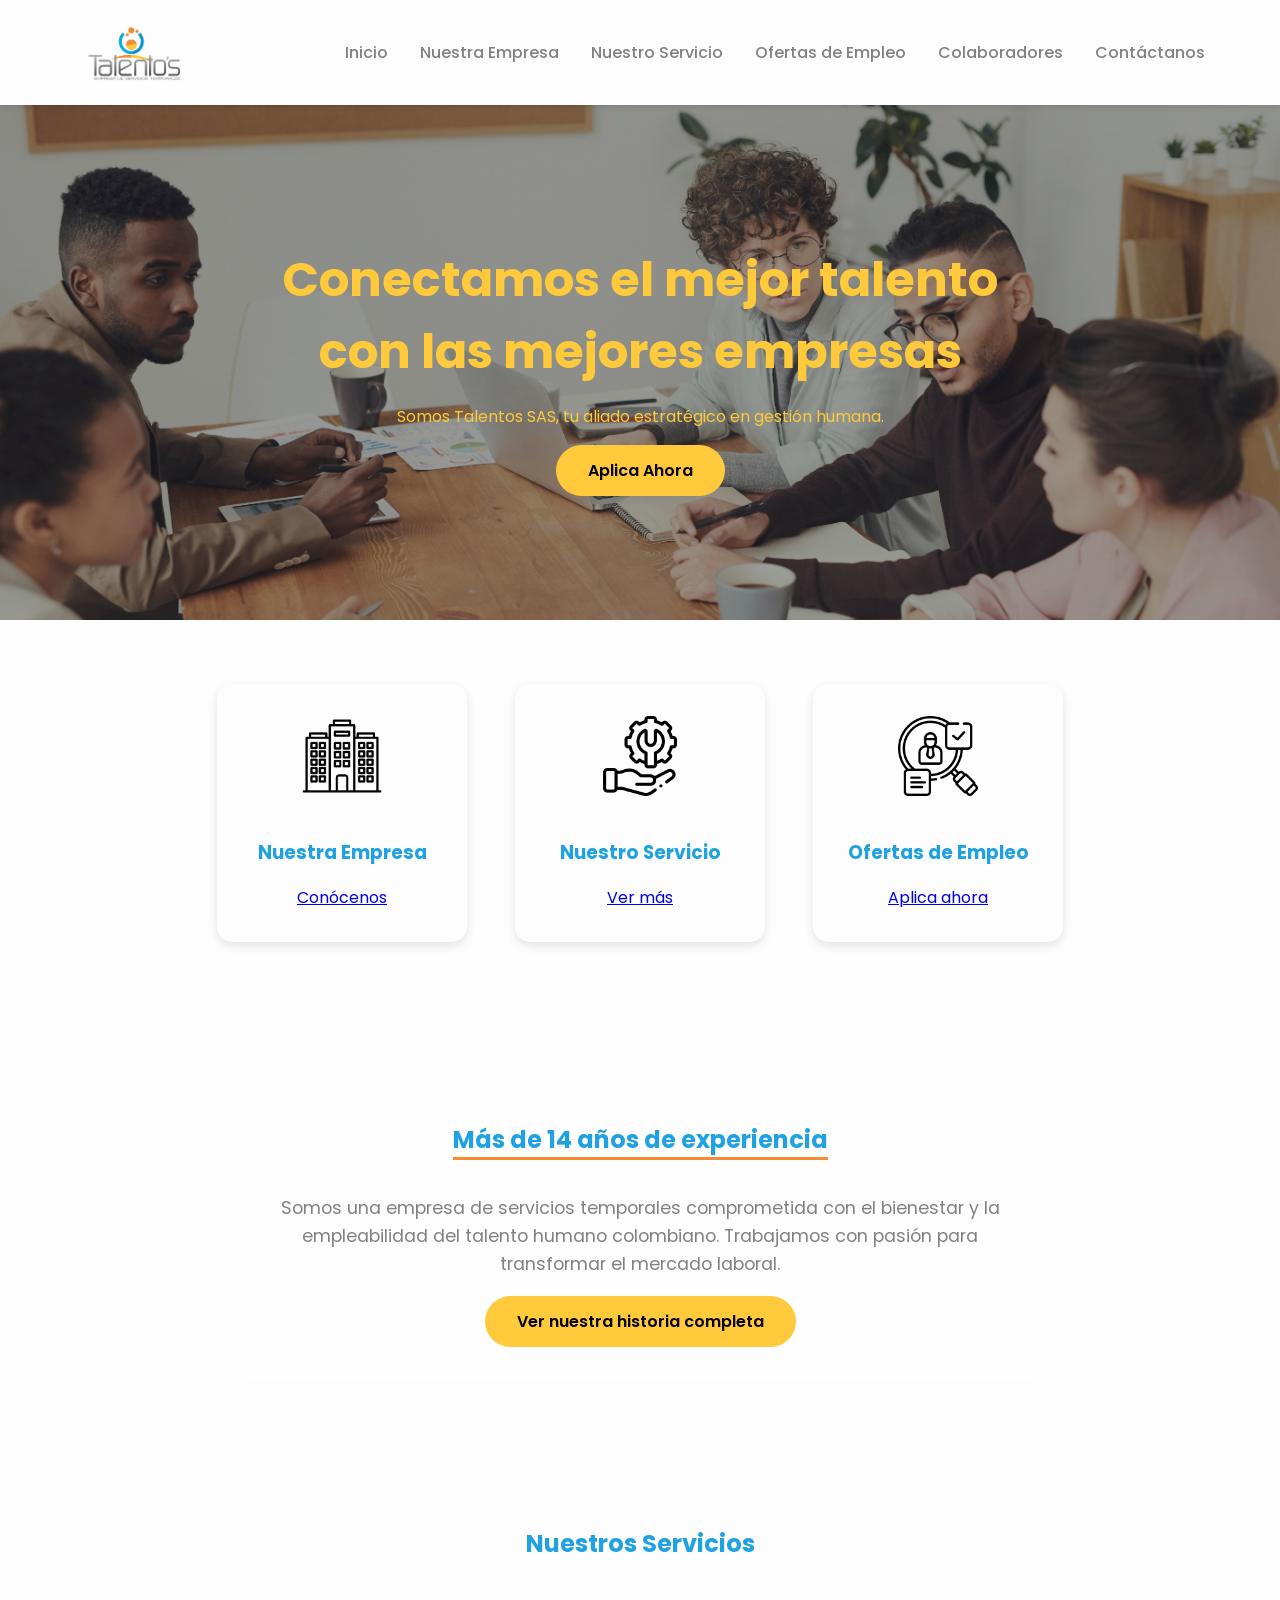
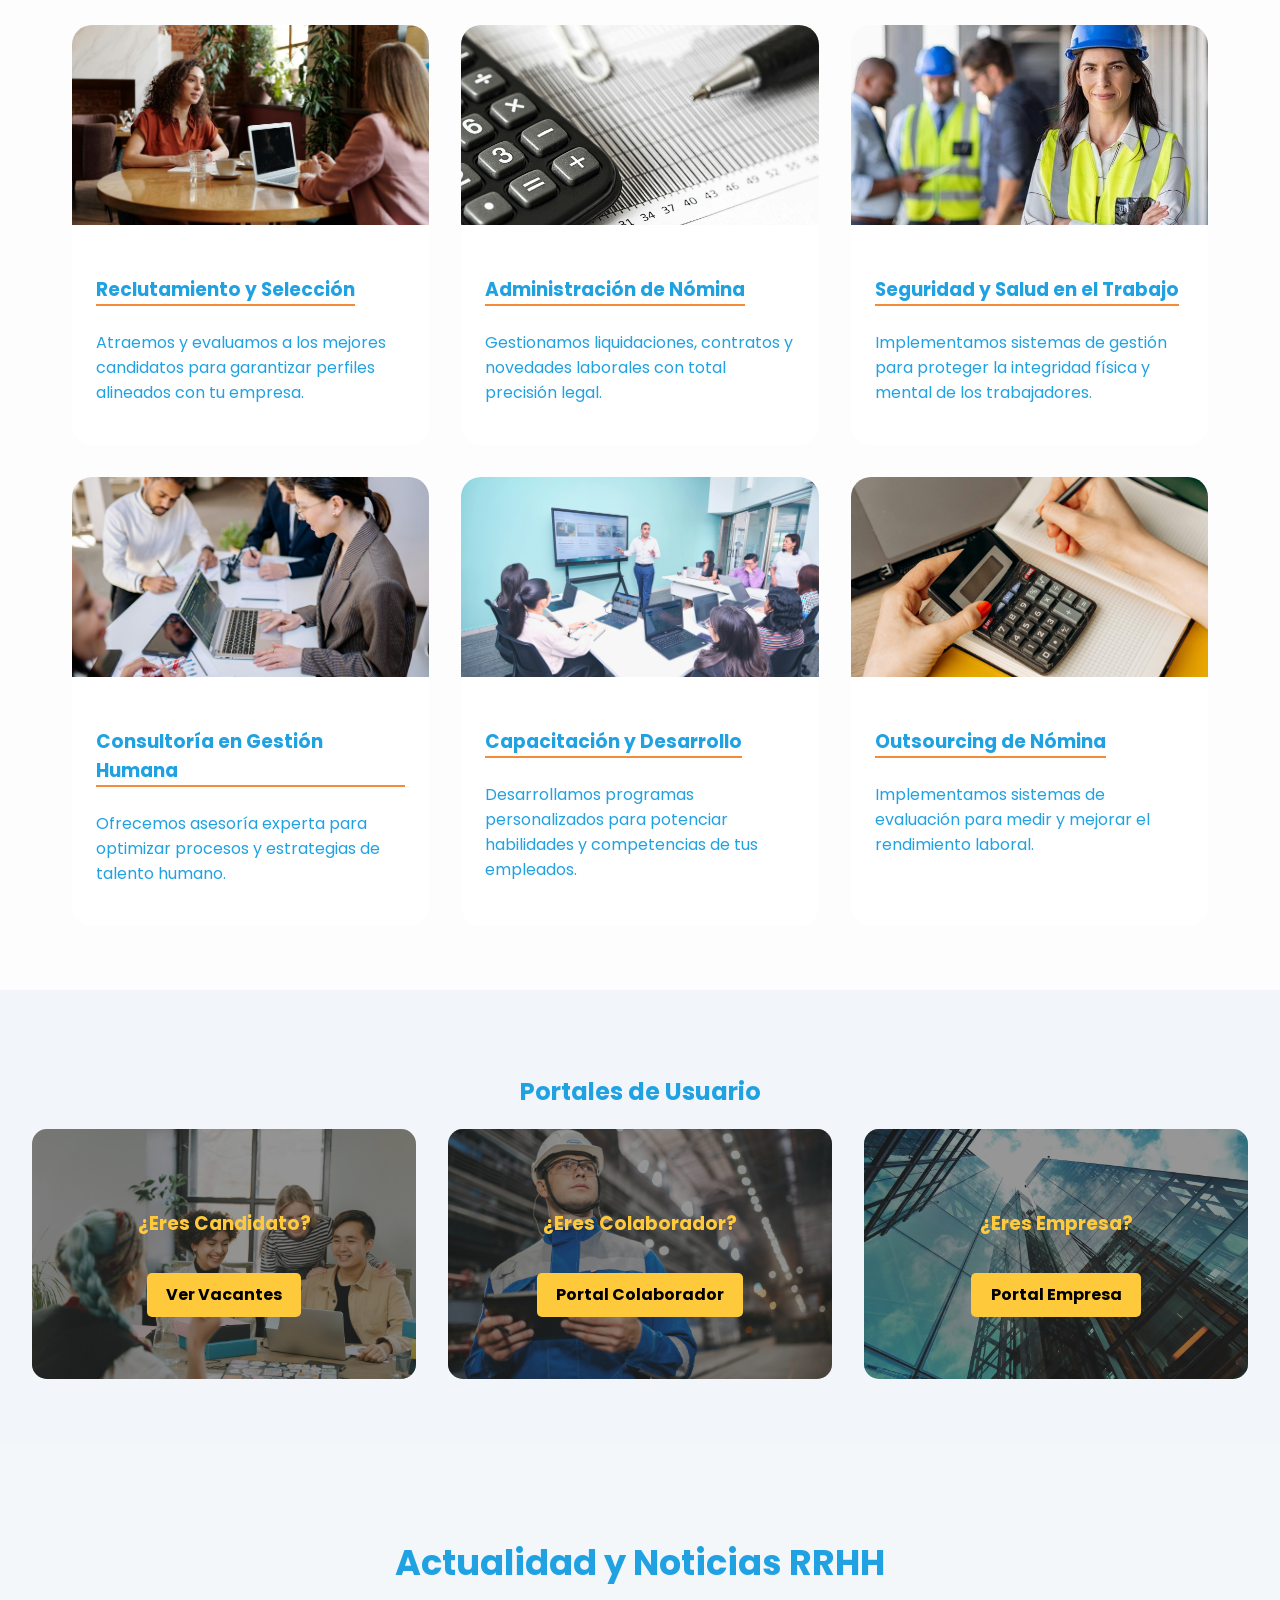
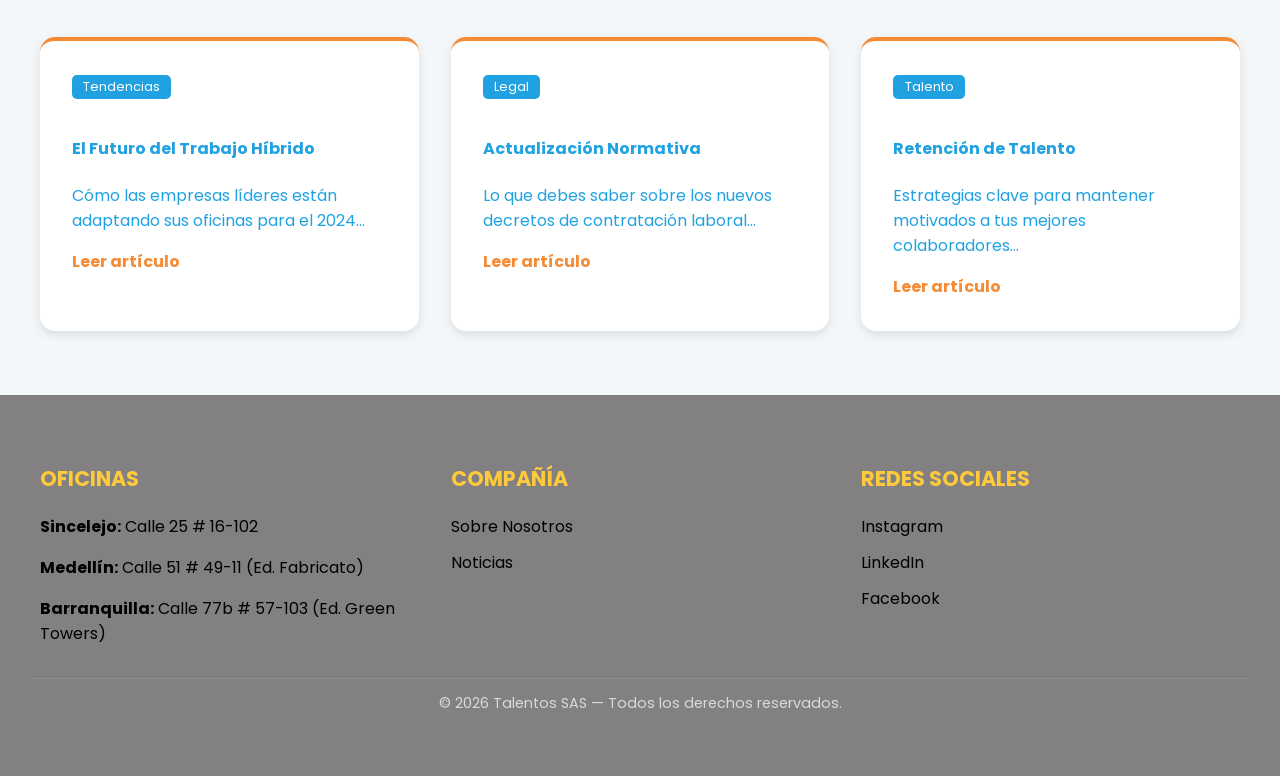
==== commit 3214d421: "actualizacion" ====
--- a/index.html
+++ b/index.html
@@ -4,27 +4,27 @@
 <head>
   <meta charset="UTF-8">
   <meta name="viewport" content="width=device-width, initial-scale=1.0">
-  <title>Talentos SAS</title>
+  <title>Talentos SAS | Conectando el Futuro</title>
   <link rel="stylesheet" href="styles.css">
+  <link href="https://fonts.googleapis.com/css2?family=Poppins:wght@300;400;500;600;700&display=swap" rel="stylesheet">
 </head>
 
 <body>
-
-  <!-- ======= HEADER ======= -->
+<!-- Barra de navegación -->
   <header class="barra-inicio">
     <img src="img/logo_talentos.png" alt="Logo Talentos SAS" class="logo">
 
     <nav class="nav-principal">
       <a href="#inicio">Inicio</a>
-      <a href="#empresa">Nuestra Empresa</a>
-      <a href="#servicios">Nuestro Servicio</a>
-      <a href="https://co.computrabajo.com/talentossas">Ofertas de Empleo</a>
+      <a href="nuestra-empresa.html">Nuestra Empresa</a> <a href="#servicios">Nuestro Servicio</a>
+      <a href="https://co.computrabajo.com/talentossas" target="_blank">Ofertas de Empleo</a>
       <a href="#colaboradores">Colaboradores</a>
-      <a  href="#contacto">Contáctanos</a>
+      <a href="#contacto">Contáctanos</a>
     </nav>
   </header>
 
-  <!-- ======= HERO / PORTADA ======= -->
+
+<!--Inicio-->
   <section id="inicio" class="hero">
     <div class="hero-contenido">
       <h1>Conectamos el mejor talento con las mejores empresas</h1>
@@ -33,235 +33,161 @@
     </div>
   </section>
 
-  <!-- ======= MAIN CONTENT ======= -->
+
+  <!-- Segunda seccion -->
   <main>
-
-    <!-- ======= MENÚ PRINCIPAL ======= -->
     <section id="empresa" class="menu">
-
       <article>
         <img src="img/icono_empresa.png" alt="Nuestra Empresa">
         <h3>Nuestra Empresa</h3>
-        <a href="#conocenos">Conócenos</a>
+        <a href="nuestra-empresa.html">Conócenos</a>
       </article>
-
       <article>
         <img src="img/icono_servicio.png" alt="Nuestros Servicios">
         <h3>Nuestro Servicio</h3>
         <a href="#servicios">Ver más</a>
       </article>
-
       <article>
         <img src="img/icono_oferta.png" alt="Ofertas de empleo">
         <h3>Ofertas de Empleo</h3>
         <a href="https://co.computrabajo.com/talentossas" target="_blank">Aplica ahora</a>
       </article>
-
     </section>
 
-  </main>
+    <!--Tercera Seccion-->
+    <section class="resena-corta">
+        <div class="resena-info">
+            <h2>Más de 14 años de experiencia</h2>
+            <p>
+                Somos una empresa de servicios temporales comprometida con el bienestar y la empleabilidad 
+                del talento humano colombiano. Trabajamos con pasión para transformar el mercado laboral.
+            </p>
+            <a href="nuestra-empresa.html" class="btn-principal" style="text-decoration: none;">Ver nuestra historia completa</a>
+        </div>
+    </section>
 
-  <!-- ======= QUIÉNES SOMOS ======= -->
-  <section id="conocenos" class="conocenos">
-    <h2 class="subrayado">Quiénes Somos</h2>
-    <p>Somos una empresa de servicios temporales comprometida con el bienestar y la empleabilidad del talento humano
-      colombiano.</p>
+    <!-- Cuarta Seccion -->
+ <section id="servicios" class="servicios">
+  <h2 class="titulo-seccion">Nuestros Servicios</h2>
 
-    <div class="valores">
-      <article>
-        <h3 class="subrayado">Misión</h3>
-        <p>Brindar soluciones laborales integrales a nuestros clientes, garantizando calidad, cumplimiento y
-          responsabilidad social.</p>
-      </article>
+  <div class="servicio-card">
+    <img src="img/seleccion.jpg" alt="Reclutamiento">
+    <div class="servicio-info">
+      <h3>Reclutamiento y Selección</h3>
+      <p>Atraemos y evaluamos a los mejores candidatos para garantizar perfiles alineados con tu empresa.</p>
+    </div>
+  </div>
 
-      <article>
-        <h3 class="subrayado">Visión</h3>
-        <p>Ser reconocidos a nivel nacional como la empresa líder en gestión de talento humano y servicios temporales.
-        </p>
-      </article>
+  <div class="servicio-card">
+    <img src="img/nomina.jpg" alt="Nómina">
+    <div class="servicio-info">
+      <h3>Administración de Nómina</h3>
+      <p>Gestionamos liquidaciones, contratos y novedades laborales con total precisión legal.</p>
     </div>
-  </section>
+  </div>
 
-  <!-- ======= VALORES CORPORATIVOS ======= -->
-  <section id="valores" class="valores-section">
-    <h2>Nuestros Valores</h2>
+  <div class="servicio-card">
+    <img src="img/sst.jpg" alt="SST">
+    <div class="servicio-info">
+      <h3>Seguridad y Salud en el Trabajo</h3>
+      <p>Implementamos sistemas de gestión para proteger la integridad física y mental de los trabajadores.</p>
+    </div>
+  </div>
 
-  <!-- CONTENEDOR GRID -->
-  <div class="valores-grid">
-    <div class="valor-card" style="background-image: url('img/calidad.jpg');"></div>
+  <div class="servicio-card">
+    <img src="img/consultoria.jpg" alt="Consultoría">
+    <div class="servicio-info">
+      <h3>Consultoría en Gestión Humana</h3>
+      <p>Ofrecemos asesoría experta para optimizar procesos y estrategias de talento humano.</p>
+    </div>
+  </div> <div class="servicio-card">
+    <img src="img/capacitacion.jpg" alt="Capacitación">
+    <div class="servicio-info">
+      <h3>Capacitación y Desarrollo</h3>
+      <p>Desarrollamos programas personalizados para potenciar habilidades y competencias de tus empleados.</p>
+    </div>
+  </div>
 
-    <div class="valor-card" style="background-image: url('img/Adaptabilidad.jpg');"></div>
+  <div class="servicio-card">
+    <img src="img/nominaOut.jpg" alt="NominaOut">
+    <div class="servicio-info">
+      <h3>Outsourcing de Nómina</h3>
+      <p>Implementamos sistemas de evaluación para medir y mejorar el rendimiento laboral.</p>
+    </div>
+  </div>
 
-    <div class="valor-card" style="background-image: url('img/cercania.jpg');"></div>
+</section>
+<!-- Quinta Seccion -->
+    <section id="usuarios" class="usuarios">
+      <h2>Portales de Usuario</h2>
+      <div class="usuarios-container">
+        <div class="usuario-card fondo-candidato">
+          <h3>¿Eres Candidato?</h3>
+          <a href="https://www.sorttime.co/PortalAspirante/Portal/TLS/Ofertas/lst_ofertas.aspx" target="_blank" class="btn-usuario">Ver Vacantes</a>
+        </div>
+        <div class="usuario-card fondo-colaborador">
+          <h3>¿Eres Colaborador?</h3>
+          <a href="https://sorttime.co/sorttime2/oficina/tls/Inicio.aspx" target="_blank" class="btn-usuario">Portal Colaborador</a>
+        </div>
+        <div class="usuario-card fondo-empresa">
+          <h3>¿Eres Empresa?</h3>
+          <a href="https://sorttime.co/sorttime2/oficina/tls/InicioEmpresa.aspx" target="_blank" class="btn-usuario">Portal Empresa</a>
+        </div>
+      </div>
+    </section>
+    <!-- Sexta Seccion -->
+<main>
+    <section id="noticias" class="noticias-index">
+        <h2 class="titulo-centrado">Actualidad y Noticias RRHH</h2>
+        <div class="grid-noticias">
+            <article class="noticia-card">
+                <div class="noticia-tag">Tendencias</div>
+                <h4>El Futuro del Trabajo Híbrido</h4>
+                <p>Cómo las empresas líderes están adaptando sus oficinas para el 2024...</p>
+                <a href="#" class="leer-mas">Leer artículo</a>
+            </article>
+            <article class="noticia-card">
+                <div class="noticia-tag">Legal</div>
+                <h4>Actualización Normativa</h4>
+                <p>Lo que debes saber sobre los nuevos decretos de contratación laboral...</p>
+                <a href="#" class="leer-mas">Leer artículo</a>
+            </article>
+            <article class="noticia-card">
+                <div class="noticia-tag">Talento</div>
+                <h4>Retención de Talento</h4>
+                <p>Estrategias clave para mantener motivados a tus mejores colaboradores...</p>
+                <a href="#" class="leer-mas">Leer artículo</a>
+            </article>
+        </div>
+    </section>
+    </main>
 
-    <div class="valor-card" style="background-image: url('img/compromiso.jpg');"></div>
-
-    <div class="valor-card" style="background-image: url('img/innovacion.jpg');"></div>
-  </div>
-  </section>
-
-
-  <!-- NUESTROS SERVICIOS-->
-  <section id="servicios" class="servicios">
-    <h2 class="titulo-seccion">Nuestros Servicios</h2>
-
-    <div class="servicio-card">
-      <img src="img/seleccion.jpg" alt="Reclutamiento y selección de personal">
-      <div class="servicio-info">
-        <h3 class="subrayado">Reclutamiento y Selección de Personal</h3>
-        <p>
-          Nos encargamos de atraer, evaluar y seleccionar candidatos
-          adecuados para cada puesto. Utilizamos herramientas modernas de
-          selección, entrevistas por competencias y procesos de filtrado
-          especializados para garantizar perfiles alineados con las
-          necesidades de tu empresa.
-        </p>
+  <footer id="contacto" class="footer-modern">
+    <div class="footer-columns">
+      <div class="col">
+        <h3>Oficinas</h3>
+        <p><strong>Sincelejo:</strong> Calle 25 # 16-102</p>
+        <p><strong>Medellín:</strong> Calle 51 # 49-11 (Ed. Fabricato)</p>
+        <p><strong>Barranquilla:</strong> Calle 77b # 57-103 (Ed. Green Towers)</p>
+      </div>
+      <div class="col">
+        <h3>Compañía</h3>
+        <a href="nuestra-empresa.html">Sobre Nosotros</a>
+        <a href="nuestra-empresa.html#noticias">Noticias</a>
+      </div>
+      <div class="col">
+        <h3>Redes Sociales</h3>
+        <div class="social">
+          <a href="https://www.instagram.com/talentos_col/" target="_blank">Instagram</a>
+          <a href="https://www.linkedin.com/company/talentos-sas/" target="_blank">LinkedIn</a>
+          <a href="https://www.facebook.com/TalentosSAS900" target="_blank">Facebook</a>
+        </div>
       </div>
     </div>
-
-    <div class="servicio-card">
-      <img src="img/nomina.jpg" alt="Administración de personal y nómina">
-      <div class="servicio-info">
-        <h3 class="subrayado">Administración de Personal y Nómina</h3>
-        <p>
-          Gestionamos todo el proceso de nómina, liquidaciones, contratación,
-          afiliaciones y novedades laborales. Nuestro servicio asegura
-          cumplimiento legal, procesos eficientes y manejo responsable de
-          la información para brindarte tranquilidad y precisión operativa.
-        </p>
-      </div>
+    <div class="footer-bottom">
+      <p>© 2026 Talentos SAS — Todos los derechos reservados.</p>
     </div>
-
-    <div class="servicio-card">
-      <img src="img/sst.jpg" alt="Seguridad y Salud en el Trabajo">
-      <div class="servicio-info">
-        <h3 class="subrayado">Seguridad y salud en el trabajo</h3>
-        <p>
-          Implementamos, gestionamos y fortalecemos el Sistema de Seguridad y Salud en
-          el Trabajo conforme a la normatividad colombiana vigente. Realizamos diagnósticos,
-          evaluaciones de riesgo, capacitaciones y planes de prevención orientados a proteger
-          la integridad física, mental y social de los colaboradores. Acompañamos a las empresas
-          en la creación de ambientes laborales seguros, promoviendo la cultura del autocuidado y
-          garantizando el cumplimiento de los estándares mínimos exigidos por el Ministerio de Trabajo.
-        </p>
-      </div>
-    </div>
-  </section>
-
-  <!-- PORTALES DE USUARIO -->
-  <section id="usuarios" class="usuarios">
-    <h2>Portales de Usuario</h2>
-
-    <div class="usuarios-container">
-
-      <!-- CANDIDATO -->
-      <div class="usuario-card fondo-candidato">
-        <h3>¿Eres Candidato?</h3>
-        <a href="https://www.sorttime.co/PortalAspirante/Portal/TLS/Ofertas/lst_ofertas.aspx"  target="_blank" class="btn-usuario">Conoce Nuestras Vacantes</a>
-      </div>
-
-      <!-- COLABORADOR -->
-      <div class="usuario-card fondo-colaborador">
-        <h3>¿Eres Colaborador?</h3>
-        <a href="https://sorttime.co/sorttime2/oficina/tls/Inicio.aspx" target="_blank" class="btn-usuario">
-          Entra al Portal
-        </a>
-      </div>
-
-      <!-- EMPRESA CLIENTE -->
-      <div class="usuario-card fondo-empresa">
-        <h3>¿Eres Empresa Cliente?</h3>
-        <a href="https://sorttime.co/sorttime2/oficina/tls/InicioEmpresa.aspx" target="_blank" class="btn-usuario">
-          Entra a Nuestro Portal
-        </a>
-      </div>
-
-    </div>
-  </section>
-
-  <!-- ======= COLABORADORES ======= -->
-  <section id="colaboradores" class="colaboradores">
-    <h2>Nuestros Colaboradores</h2>
-
-    <div class="carrusel" aria-roledescription="carrusel de colaboradores" role="region">
-      <div class="carrusel-track">
-        <img src="img/colaborador 1.png" class="slide activo" alt="Nombre colaborador 1 — cargo / breve descripción">
-        <img src="img/colaborador2.png" class="slide" alt="Nombre colaborador 2 — cargo / breve descripción">
-      </div>
-
-      <button class="carrusel-btn prev" aria-label="Anterior">&#10094;</button>
-      <button class="carrusel-btn next" aria-label="Siguiente">&#10095;</button>
-    </div>
-  </section>
-
-  <!--IMAGEN FINAL DE PAGINA INDEX-->
-  <section id="ImagenGrande" class="ImagenGrande">
-    <img src="img/+ DE 14 AÑOS CONECTANDO.png" alt="15 años">
-  </section>
-
-  <!-- PIE DE PAGINA -->
-  <footer class="footer-modern">
-
-    <div class="footer-columns">
-      <!-- Oficinas principales -->
-      <div class="col">
-        <h3>Oficinas</h3>
-
-        <p><strong>Sede Principal – Sincelejo</strong><br>
-          Calle 25 # 16-102</p>
-
-        <p><strong>Sede Medellín</strong><br>
-          _Calle 51 # 49-11 (Piso 3 - Oficina 302 Edificio fabricato)</p>
-
-        <p><strong>Sede Barranquilla</strong><br>
-          Calle 77b # 57-103 (Piso 10 - Oficina 128 Edificio Green Towers)</p>
-      </div>
-
-      <!-- Información de compañía -->
-      <div class="col">
-        <h3>Compañía</h3>
-        <a href="#conocenos">Nosotros</a>
-        <a href="#">Historia</a>
-      </div>
-
-      <!-- Enlaces -->
-      <div class="col">
-        <h3>Enlaces</h3>
-        <a href="#inicio">Inicio</a>
-        <a href="#servicios">Servicios</a>
-        <a href="https://co.computrabajo.com/talentossas">Vacantes</a>
-        <a href="#colaboradores">Colaboradores</a>
-      </div>
-
-      <!-- Legal -->
-      <div class="col">
-        <h3>Legal</h3>
-        <a href="#">Términos y condiciones</a>
-        <a href="#">Política de privacidad</a>
-        <a href="#">PQRS</a>
-      </div>
-
-      <!-- Redes sociales -->
-      <div class="col">
-        <h3>Síguenos</h3>
-        <div class="social">
-          <a href="https://www.instagram.com/talentos_col/?hl=es"  target="_blank">Instagram</a>
-          <a href="https://www.linkedin.com/company/talentos-sas/" target="_blank">LinkedIn</a>
-          <a href="https://www.tiktok.com/@talentos.sas"  target="_blank">TikTok</a>
-          <a href="https://www.facebook.com/TalentosSAS900"  target="_blank">Facebook</a>
-        </div>
-      </div>
-
-    </div>
-
-    <div class="footer-bottom">
-      <p>© 2025 Talentos SAS — Todos los derechos reservados.</p>
-    </div>
-
   </footer>
-
   <script src="carrusel.js"></script>
-
 </body>
-
 </html>
--- a/styles.css
+++ b/styles.css
@@ -1,8 +1,7 @@
-/* ======= ESTILOS GENERALES ======= */
+/* ======= ESTILOS GENERALES Y VARIABLES ======= */
 :root {
   --blanco: #fdfdfd;
   --gris: #828081;
-  /* lowercase standardized */
   --azul: #20a2e2;
   --amarillo: #feca3b;
   --naranja: #f58b35;
@@ -19,20 +18,18 @@
   font-family: 'Poppins', sans-serif;
   background-color: var(--blanco);
   color: var(--azul);
-}
-
-/* ======= HEADER ======= */
-
+  scroll-behavior: smooth; /* Desplazamiento suave entre secciones */
+}
+
+/* ======= HEADER (FIJO) ======= */
 .barra-inicio {
   display: flex;
   justify-content: space-around;
-  /* menú a la izquierda, logo a la derecha */
   align-items: center;
   background-color: var(--blanco);
-  padding: 1rem 3rem;
+  padding: 0.5rem 0;
   box-shadow: 0 2px 5px rgba(0, 0, 0, 0.1);
   position: fixed;
-  /* queda fijo arriba */
   width: 100%;
   top: 0;
   left: 0;
@@ -56,45 +53,35 @@
 }
 
 .logo {
-  margin-bottom: 0.5rem;
   width: 120px;
   height: auto;
-}
-
-/* ======= HERO / PORTADA ======= */
+  transition: transform 0.3s ease;
+}
+.logo:hover{
+  transform: scale(1.05);
+}
+
+/* ======= HERO ======= */
 .hero {
   position: relative;
-  height: 100vh;
+  height: 60vh; /* Ajustado para que no sea tan invasivo */
   background-image: url("img/fondo_talentos.jpg");
-  /* cambia esta imagen */
   background-size: cover;
   background-position: center;
+  background-attachment: fixed;
   display: flex;
   justify-content: center;
   align-items: center;
   text-align: center;
-  padding: 2rem;
   color: var(--amarillo);
   margin-top: 80px;
-  /* espacio por el header fijo */
-  overflow: hidden;
 }
 
 .hero::before {
   content: "";
   position: absolute;
-  top: 0;
-  /* Extiende desde la parte superior */
-  left: 0;
-  /* hasta la esquina izquierda */
-  right: 0;
-  /* y la derecha */
-  bottom: 0;
-  /* y la parte inferior */
-  width: 100%;
-  height: 100%;
-  background: rgba(0, 0, 0, 0.4);
-  /* Color oscuro con transparencia */
+  inset: 0;
+  background: rgba(45, 45, 45, 0.462);
   z-index: 1;
 }
 
@@ -102,623 +89,322 @@
   position: relative;
   z-index: 2;
   max-width: 800px;
+  padding: 0 1rem;
 }
 
 .hero h1 {
   font-size: 3rem;
   margin-bottom: 1rem;
-  line-height: 1.2;
-}
-
-.hero p {
-  font-size: 1.3rem;
-  margin-bottom: 2rem;
 }
 
 .btn-principal {
+  display: inline-block;
   background-color: var(--amarillo);
   color: var(--negro);
-  text-decoration: wavy;
+  text-decoration: none;
   padding: 0.8rem 2rem;
   border-radius: 30px;
   font-weight: 600;
-  transition: background-color 0.3s ease;
+  transition: 0.3s;
 }
 
 .btn-principal:hover {
   background-color: var(--naranja);
-}
-
-/* ======= MENÚ PRINCIPAL ======= */
+  transform: translateY(-3px);
+}
+
+/* ======= MENÚ DE ACCESO RÁPIDO ======= */
 .menu {
   display: flex;
   justify-content: center;
-  align-items: flex-start;
-  flex-wrap: wrap;
-  /* permite que se ajusten si hay pantallas pequeñas */
   gap: 3rem;
   padding: 4rem 2rem;
-  background-color: var(--blanco);
-  text-align: center;
+  flex-wrap: wrap;
 }
 
 .menu article {
   background-color: var(--blanco);
   border-radius: 15px;
-  padding: 2rem 1.5rem;
+  padding: 2rem;
   width: 250px;
-  box-shadow: 0 4px 10px rgba(0, 0, 0, 0.1);
-  transition: transform 0.3s ease, box-shadow 0.3s ease;
+  text-align: center;
+  box-shadow: var(--sombra-suave);
+  transition: 0.3s;
 }
 
 .menu article:hover {
   transform: translateY(-8px);
-  box-shadow: var(--sombra-suave);
 }
 
 .menu article img {
-  width: 100px;
-  height: auto;
-  margin-bottom: 1.5rem;
-}
-
-.menu article h3 {
-  font-size: 1.3rem;
+  width: 80px;
   margin-bottom: 1rem;
-  color: var(--gris);
-}
-
-.menu article a {
+}
+
+/* ======= SECCIÓN RESEÑA CORTA (LO NUEVO) ======= */
+.resena-corta {
+    padding: 4rem 2rem;
+    background-image:linear-gradient(rgba(255, 255, 255, 0.8), rgba(255, 255, 255, 0.8)), url(img/ReseñaCorta.jpg);
+    background-size: cover;
+    background-attachment: fixed;
+    background-position: center;
+    display: flex;
+    align-items: center;
+    justify-content: center;
+    text-align: center;
+}
+
+.resena-info {
+    max-width: 800px;
+    margin: 0 auto;
+    padding: 2rem;
+    background-color: rgba(255, 255, 255, 0.8);
+    border-radius: 15px;
+}
+
+.resena-info h2 {
+    color: var(--azul);
+    border-bottom: 3px solid var(--naranja);
+    display: inline-block;
+    margin-bottom: 1rem;
+}
+
+.resena-info p {
+    color: var(--gris);
+    font-size: 1.1rem;
+    line-height: 1.6;
+}
+
+/* ======= SERVICIOS ======= */
+
+.servicios-wrapper {
+  width: 100%;
+  background-image: linear-gradient(rgba(255, 255, 255, 0.8), rgba(255, 255, 255, 0.8)), url(img/fondoPortal.jpg);
+  background-size: cover;
+  background-attachment: fixed;
+  background-position: center;
+  padding: 4rem 0; /* Ajustamos el padding aquí */
+}
+
+.servicios {
+  padding: 4rem 2rem;
+  background-image: linear-gradient(rgba(255, 255, 255, 0.8), rgba(255, 255, 255, 0.8)), url(img/fondoPortal.jpg);
+  background-size: cover;
+  background-attachment: fixed;
+  display: grid;
+  /* Forzamos 3 columnas exactas del mismo tamaño */
+  grid-template-columns: repeat(3, 1fr); 
+  gap: 2rem;
+  max-width: 1200px;
+  margin: 0 auto;
+}
+
+.titulo-seccion {
+  /* Importante: Que el título abarque las 3 columnas para no descuadrar el grid */
+  grid-column: 1 / -1; 
+  text-align: center;
+  color: var(--azul);
+  margin-bottom: 2rem;
+}
+
+.servicio-card {
+  background: white;
+  border-radius: 20px;
+  overflow: hidden;
+  box-shadow: var(--amarillo);
+  transition: 0.3s;
+  /* Añadimos esto para que todas las cards midan lo mismo aunque una tenga más texto que otra */
+
+}
+
+.servicio-card:hover { 
+  transform: scale(1.02); 
+}
+
+.servicio-card img {
+  width: 100%;
+  height: 200px;
+  object-fit: cover;
+}
+
+.servicio-info { 
+  padding: 1.5rem; 
+}
+
+/* Mantenemos tu subrayado y colores intactos */
+.servicio-info h3 {
+  border-bottom: 2px solid var(--naranja);
   display: inline-block;
-  background-color: var(--amarillo);
-  color: var(--azul);
-  text-decoration: none;
-  padding: 0.6rem 1.5rem;
-  border-radius: 25px;
-  font-weight: 500;
-  transition: background-color 0.3s ease;
-}
-
-.menu article a:hover {
-  background-color: var(--naranja);
-}
-
-/* ======= SECCIÓN CONÓCENOS ======= */
-.conocenos {
+  margin-bottom: 0.5rem;
+}
+
+/* RESPONSIVE: Para que no se rompa en celulares */
+@media (max-width: 992px) {
+  .servicios {
+    grid-template-columns: repeat(2, 1fr); /* 2 columnas en tablets */
+  }
+}
+
+@media (max-width: 600px) {
+  .servicios {
+    grid-template-columns: 1fr; /* 1 columna en celulares */
+  }
+}
+/* ======= PORTALES DE USUARIO ======= */
+.usuarios {
+  padding: 4rem 2rem;
+  background-color: #f2f6fb;
+  text-align: center;
+}
+
+.usuarios-container {
+  display: grid;
+  grid-template-columns: repeat(auto-fit, minmax(280px, 1fr));
+  gap: 2rem;
+  justify-content: center;
+}
+
+.usuario-card {
   position: relative;
+  height: 250px;
+  border-radius: 15px;
   display: flex;
   flex-direction: column;
+  justify-content: center;
   align-items: center;
-  text-align: center;
-  padding: 4rem 8rem;
-  background-image: url("img/quienes.somos.jpg");
+  color: var(--amarillo);
+  overflow: hidden;
   background-size: cover;
   background-position: center;
-  background-repeat: no-repeat;
-  overflow: hidden;
-}
-
-/* Capa transparente encima del fondo */
-.conocenos::before {
+  transition: 0.4s;
+}
+
+.usuario-card::before {
   content: "";
   position: absolute;
   inset: 0;
-  background-color: rgba(255, 255, 255, 0.75);
-  /* fondo blanco semitransparente (ajustable) */
-  z-index: 1;
-}
-
-/* Contenido encima de la capa */
-.conocenos h2,
-.conocenos p,
-.valores {
-  position: relative;
-  z-index: 2;
-}
-
-.conocenos h2 {
-  font-size: 2.2rem;
-  color: var(--azul);
-  margin-bottom: 1rem;
-  font-weight: 700;
-}
-
-.conocenos p {
-  font-size: 1.1rem;
-  color: var(--azul);
-  line-height: 1.6;
-  margin-bottom: 2rem;
-  max-width: 800px;
-}
-
-.valores-section {
-  position: relative;
-  padding: 4rem 6rem;
-  background-image: url("img/FondoValores.jpg"); /* tu imagen */
-  background-size: cover;
-  background-position: center;
-  background-repeat: no-repeat;
-}
-
-/* Capa de suavizado (opcional pero recomendada) */
-.valores-section::before {
-  content: "";
-  position: absolute;
-  inset: 0;
-  background: rgba(255, 255, 255, 0.6); /* ajusta opacidad */
-  z-index: 0;
-}
-
-/* Todo el contenido encima del fondo */
-.valores-section > * {
-  position: relative;
-  z-index: 1;
-}
-
-.valores {
-  display: flex;
-  flex-wrap: wrap;
-  gap: 3rem;
-  justify-content: center;
-}
-
-.valores article {
-  background-color: rgba(255, 255, 255, 0.85);
-  border-radius: 10px;
-  padding: 1.5rem 2rem;
-  width: 350px;
-  box-shadow: 0 4px 10px rgba(0, 0, 0, 0.1);
-}
-
-.valores h3 {
-  color: var(--azul);
-  margin-bottom: 0.8rem;
-  font-size: 1.4rem;
-}
-
-.conocenos h2,
-.valores h3 {
+  background: rgba(47, 47, 47, 0.5);
+}
+
+.usuario-card:hover { transform: scale(1.05); }
+
+.usuario-card h3, .btn-usuario { position: relative; z-index: 2; }
+
+.btn-usuario {
+  background: var(--amarillo);
+  color: var(--negro);
+  padding: 0.6rem 1.2rem;
+  border-radius: 5px;
+  text-decoration: none;
+  margin-top: 1rem;
+  font-weight: bold;
+}
+
+.fondo-candidato { background-image: url("img/candidato-card.jpg"); }
+.fondo-colaborador { background-image: url("img/colaborador-card.jpg"); }
+.fondo-empresa { background-image: url("img/empresa-card.jpg"); }
+
+
+/* Estilos para Noticias en Index */
+.noticias-index { 
+  padding: 4rem 2rem;
+  background-color: #f4f7f9;
+}
+.titulo-centrado {
+   text-align: center; 
+   color: var(--azul); 
+   margin-bottom: 3rem; 
+   font-size: 2.2rem;
+   }
+
+.grid-noticias { 
+  display: grid; 
+  grid-template-columns: 
+  repeat(auto-fit, minmax(280px, 1fr)); 
+  gap: 2rem; 
+  max-width: 1200px; 
+  margin: 0 auto;
+ }
+.noticia-card { 
+  background: white; 
+  padding: 2rem; 
+  border-radius: 15px;
+  box-shadow: var(--sombra-suave); 
+  border-top: 4px solid var(--naranja); 
+  transition: 0.3s; 
+}
+.noticia-card:hover { 
+  transform: translateY(-5px); 
+}
+.noticia-tag { 
+  background: var(--azul); 
+  color: white; 
+  padding: 0.2rem 0.7rem; 
+  border-radius: 5px; 
+  font-size: 0.8rem; 
+  margin-bottom: 1rem; 
   display: inline-block;
-  border-bottom: 3px solid var(--naranja);
-  padding-bottom: 4px;
-}
-
-/* NUESTROS VALORES*/
-.valores-grid {
-  display: flex;
-  height: 20rem;
-  gap: 1rem;
-}
-
-.valor-card {
-  flex: 1;
-  position: relative;
-  border-radius: 1rem;
-  background-position: center;
-  background-repeat: no-repeat;
-  background-size: auto 100%;
-  transition: all .8s cubic-bezier(.25,.4,.45,1.4);
-  display: flex;
-  align-items: flex-end;
-  padding: 1.2rem;
-  color: white;
-  text-shadow: 0 2px 6px rgba(0,0,0,0.6);
-  overflow: hidden;
-}
-
-/* EFECTO CLAVE */
-.valor-card:hover {
-    transform: scale(1.2) translateY(-6px);
-      flex: 5;
-}
-
-/*TEXTO DE NUESTROS VALORES*/
-
-#valores {
-  text-align: center;
-}
-
-#valores h2 {
-  font-size: 2.2rem;
-  display: inline-block;
-  color: var(--azul);
-  border-bottom: 3px solid var(--naranja);
-  padding-bottom: 4px;
-}
-
-
-
-
-/* =========================================
-   RESPONSIVE (OPCIONAL)
-   ========================================= */
-@media (max-width: 480px) {
-  .valor-contenido {
-    width: 85%;
-    left: -120%;
+ }
+.leer-mas { 
+  color: var(--naranja);
+  text-decoration: none; 
+  font-weight: bold; 
+  margin-top: 1rem; 
+  display: block; 
   }
 
-  .valor-card:hover .valor-contenido {
-    left: 7%;
-  }
-}
-
-
-/* ======= SECCIÓN SERVICIOS ======= */
-.servicios {
+/* ======= FOOTER ======= */
+
+.footer-modern {
+  background-color: var(--gris); /* Tu color gris corporativo */
   padding: 3rem 2rem;
-  text-align: center;
-
-  /* ---- NUEVO: diseño lado a lado ---- */
-  display: grid;
-  grid-template-columns: repeat(auto-fit, minmax(400px, 1fr));
-  gap: 2rem;
-  justify-items: center;
-}
-
-.servicios .titulo-seccion {
-  grid-column: 1 / -1;
-  /* El título ocupa todo el ancho */
-  font-size: 2rem;
-  color: var(--azul);
-  text-decoration: underline;
-  margin-bottom: 2rem;
-}
-
-/* Tarjeta individual */
-.servicio-card {
-  width: 100%;
-  max-width: 500px;
-  background: rgba(255, 255, 255, 0.4);
-  border-radius: 20px;
-  overflow: hidden;
-  box-shadow: 0 4px 20px rgba(0, 0, 0, 0.1);
-  transition: transform .3s ease, box-shadow .3s ease;
-  padding: 1rem;
-}
-
-/* Zoom al pasar el mouse */
-.servicio-card:hover {
-  transform: scale(1.03);
-  box-shadow: 0 8px 25px rgba(0, 0, 0, 0.2);
-}
-
-/* Imagen igual tamaño */
-.servicio-card img {
-  width: 100%;
-  height: 350px;
-  object-fit: cover;
-  border-radius: 15px;
-}
-
-/* Contenido */
-.servicio-info {
-  padding: 1rem 1.2rem;
-  text-align: left;
-}
-
-.servicio-info h3 {
-  display: inline-block;
-  border-bottom: 3px solid var(--naranja);
-  padding-bottom: 4px;
-  font-size: 1.5rem;
-  color: var(--azul);
-  margin-bottom: 0.5rem;
-}
-
-.servicio-info p {
-  font-size: 1rem;
-  line-height: 1.7;
-  color: var(--naranja);
-}
-
-/* ================================
-   PORTALES DE USUARIO
-================================= */
-
-.usuarios {
-  padding: 4rem 2rem;
-  background-color: #f5f7fa;
-  text-align: center;
-}
-
-.usuarios h2 {
-  font-size: 2.4rem;
-  color: var(--azul);
-  margin-bottom: 2.5rem;
-  font-weight: 700;
-}
-
-.usuarios-container {
-  display: grid;
-  grid-template-columns: repeat(auto-fit, minmax(260px, 1fr));
-  gap: 2rem;
-  justify-items: center;
-}
-
-/* ===== Tarjetas individuales ===== */
-
-.usuario-card {
-  position: relative;
-  background-size: cover;
-  background-position: center;
-  background-repeat: no-repeat;
-  padding: 3rem 2rem;
-  border-radius: 12px;
-  width: 100%;
-  max-width: 320px;
-  height: 230px;
-  color: white;
-  display: flex;
-  flex-direction: column;
-  justify-content: flex-end;
-  overflow: hidden;
-  box-shadow: 0 4px 12px rgba(0, 0, 0, 0.1);
-  transition: transform 0.35s ease, box-shadow 0.35s ease;
-}
-
-/* Overlay para hacer la imagen más transparente */
-.usuario-card::before {
-  content: "";
-  position: absolute;
-  top: 0;
-  left: 0;
-  width: 100%;
-  height: 100%;
-
-  /* Ajusta la transparencia aquí */
-  background: rgba(0, 0, 0, 0.45);
-  /* 45% oscuro */
-
-  backdrop-filter: brightness(0.85);
-  z-index: 1;
-}
-
-/* Asegurar que texto y botones estén encima del overlay */
-.usuario-card h3,
-.usuario-card .btn-usuario {
-  position: relative;
-  z-index: 2;
-  text-shadow: 0 0 10px rgba(0, 0, 0, 0.6);
-}
-
-.usuario-card h3 {
-  color: var(--naranja);
-  /* Cambia este color al que quieras */
-}
-
-/* Hover */
-.usuario-card:hover {
-  transform: scale(1.3) translateY(-6px);
-  box-shadow: 0 12px 30px rgba(0, 0, 0, 0.25);
-}
-
-/* ===== Botón ===== */
-
-.btn-usuario {
-  display: inline-block;
-  background-color: var(--amarillo);
-  color: var(--blanco);
-  padding: 0.7rem 1.2rem;
-  margin-top: 0.8rem;
-  border-radius: 6px;
-  font-size: 1rem;
-  text-decoration: none;
-  transition: .3s ease;
-}
-
-.btn-usuario:hover {
-  background-color: var(--naranja);
-}
-
-/* ===== Fondos específicos ===== */
-
-.fondo-candidato {
-  background-image: url("img/candidato-card.jpg");
-}
-
-.fondo-colaborador {
-  background-image: url("img/colaborador-card.jpg");
-}
-
-.fondo-empresa {
-  background-image: url("img/empresa-card.jpg");
-}
-
-/* ===== COLABORADORES ===== */
-
-.colaboradores h2 {
-  color: var(--naranja);
-  font-size: 1.5rem;
-  margin-bottom: 1rem;
-  text-align: center;
-}
-
-.carrusel {
-  position: relative;
-  width: 100%;
-  max-width: 900px;
-  margin: auto;
-  overflow: hidden;
-}
-
-.carrusel-track {
-  display: flex;
-  transition: transform 0.5s ease;
-}
-
-.slide {
-  min-width: 100%;
-  height: 600px;
-  /* ← deja que conserve su altura real */
-  object-fit: contain;
-  /* ← muestra SIEMPRE la imagen completa */
-  background-color: var(--blanco);
-}
-
-/* Botones izquierda / derecha */
-.carrusel-btn {
-  position: absolute;
-  top: 50%;
-  transform: translateY(-50%);
-  background: rgba(0, 0, 0, 0.5);
-  border: none;
-  color: white;
-  font-size: 2rem;
-  padding: 0.5rem 1rem;
-  cursor: pointer;
-  border-radius: 50%;
-  z-index: 50;
-}
-
-.prev {
-  left: 10px;
-}
-
-.next {
-  right: 10px;
-}
-
-.carrusel-btn:hover {
-  background: rgba(0, 0, 0, 0.75);
-}
-
-/*IMAGEN FINAL DE PAGINA INDEX*/
-.ImagenGrande {
-  width:auto;
-  overflow:visible;
-  /* oculta el exceso */
-}
-
-.ImagenGrande img {
-  width: 100%;
-  height: 100%;
-  object-fit: cover;
-}
-
-/* ======= FOOTER MODERNO ======= */
-.footer-modern {
-  background-color: var(--gris);
-  padding: 1rem 4rem;
-  color: var(--amarillo);
-  font-family: "Poppins", sans-serif;
-  margin-top: auto;
-}
-
-/* GRID PRINCIPAL */
+  color: var(--negro);
+}
+
 .footer-columns {
   display: grid;
-  grid-template-columns: repeat(auto-fit, minmax(220px, 1fr));
-  gap: 2rem 3rem;
-  justify-items: start;
-}
-
-/* TITULOS */
-.footer-columns h2,
-.footer-columns h3 {
-  color: var(--amarillo);
-  margin-bottom: 0.8rem;
-  font-size: 1.2rem;
-  text-transform: uppercase;
-  letter-spacing: 1px;
-}
-
-/* PARRAFOS */
-.footer-columns p {
-  margin: 0.2rem 0;
-  color: var(--blanco);
-  font-size: 1rem;
-}
-
-/* ENLACES */
-.footer-columns a {
-  display: block;
-  color: var(--blanco);
+  grid-template-columns: repeat(auto-fit, minmax(200px, 1fr));
+  gap: 2rem;
+  max-width: 1200px;
+  margin: 0 auto;
+}
+
+.footer-columns h3 { 
+  color: var(--amarillo); 
+  margin-bottom: 1.2rem; 
+  font-size: 1.3rem;
+  text-transform: uppercase; /* Le da un toque más institucional */
+}
+
+/* ESTADO NORMAL DE LOS LINKS */
+.footer-columns a { 
+  color: var(--negro); 
   text-decoration: none;
-  margin: 0.3rem 0;
-  font-size: 1rem;
-  transition: 0.3s ease;
-}
-
-.footer-columns a:hover {
-  color: var(--negro);
-  transform: translateX(5px);
-}
-
-/* BLOQUE SOCIAL */
-.social a {
-  margin-bottom: 0.4rem;
-}
-
-.social a:hover {
-  color: var(--negro);
-  transform: translateX(5px);
-}
-
-/* PARTE INFERIOR */
+  display: block; 
+  margin-bottom: 0.7rem; /* Un poco más de espacio entre links */
+  transition: all 0.3s ease; /* LA CLAVE: Hace que el cambio de color sea suave */
+  width: fit-content; /* Para que el efecto hover solo ocurra sobre el texto */
+}
+
+/* ESTADO AL PASAR EL CURSOR (HOVER) */
+.footer-columns a:hover { 
+  color: var(--amarillo); /* Cambia al color de tu marca */
+  transform: translateX(10px); /* El texto se desplaza suavemente a la derecha */
+  padding-left: 5px;
+  font-weight: 500;
+}
+
 .footer-bottom {
-  margin-top: 2.5rem;
   text-align: center;
+  margin-top: 1rem;
+  padding: 1rem 2;
+  border-top: 1px solid rgba(255,255,255,0.1);
   font-size: 0.9rem;
-  color: rgba(255, 255, 255, 0.7);
-  border-top: 1px solid rgba(255, 255, 255, 0.3);
-  padding-top: 1.2rem;
-}
-
-/* Responsivo */
+  color: rgba(255, 255, 255, 0.7); /* Texto un poco más tenue para que no compita */
+}
+
+/* ======= RESPONSIVE ======= */
 @media (max-width: 768px) {
-  .footer-modern {
-    padding: 3rem 2rem;
-  }
-
-  .footer-modern .footer-columns {
-    text-align: center;
-  }
-
-  .footer-modern .col a {
-    margin: 0.3rem 0;
-  }
-}
-
-
-/* ======= RESPONSIVE PARA MÓVILES Y TABLET ======= */
-@media (max-width: 1024px) {
-  .hero h1 {
-    font-size: 2.5rem;
-  }
-
-  .hero p {
-    font-size: 1.1rem;
-  }
-}
-
-@media (max-width: 768px) {
-
-  /* Header */
-  .barra-inicio {
-    flex-direction: column;
-    padding: 1rem 2rem;
-  }
-
-  .nav-principal {
-    flex-direction: column;
-    gap: 1rem;
-  }
-
-  /* Hero */
-  .hero h1 {
-    font-size: 1.8rem;
-  }
-
-  .hero p {
-    font-size: 1rem;
-  }
-
-  /* Menu principal */
-  .menu {
-    flex-direction: column;
-    gap: 2rem;
-    padding: 2
-  }
-
+  .nav-principal { display: none; } /* Aquí podrías implementar un menú hamburguesa */
+  .hero h1 { font-size: 2rem; }
 }
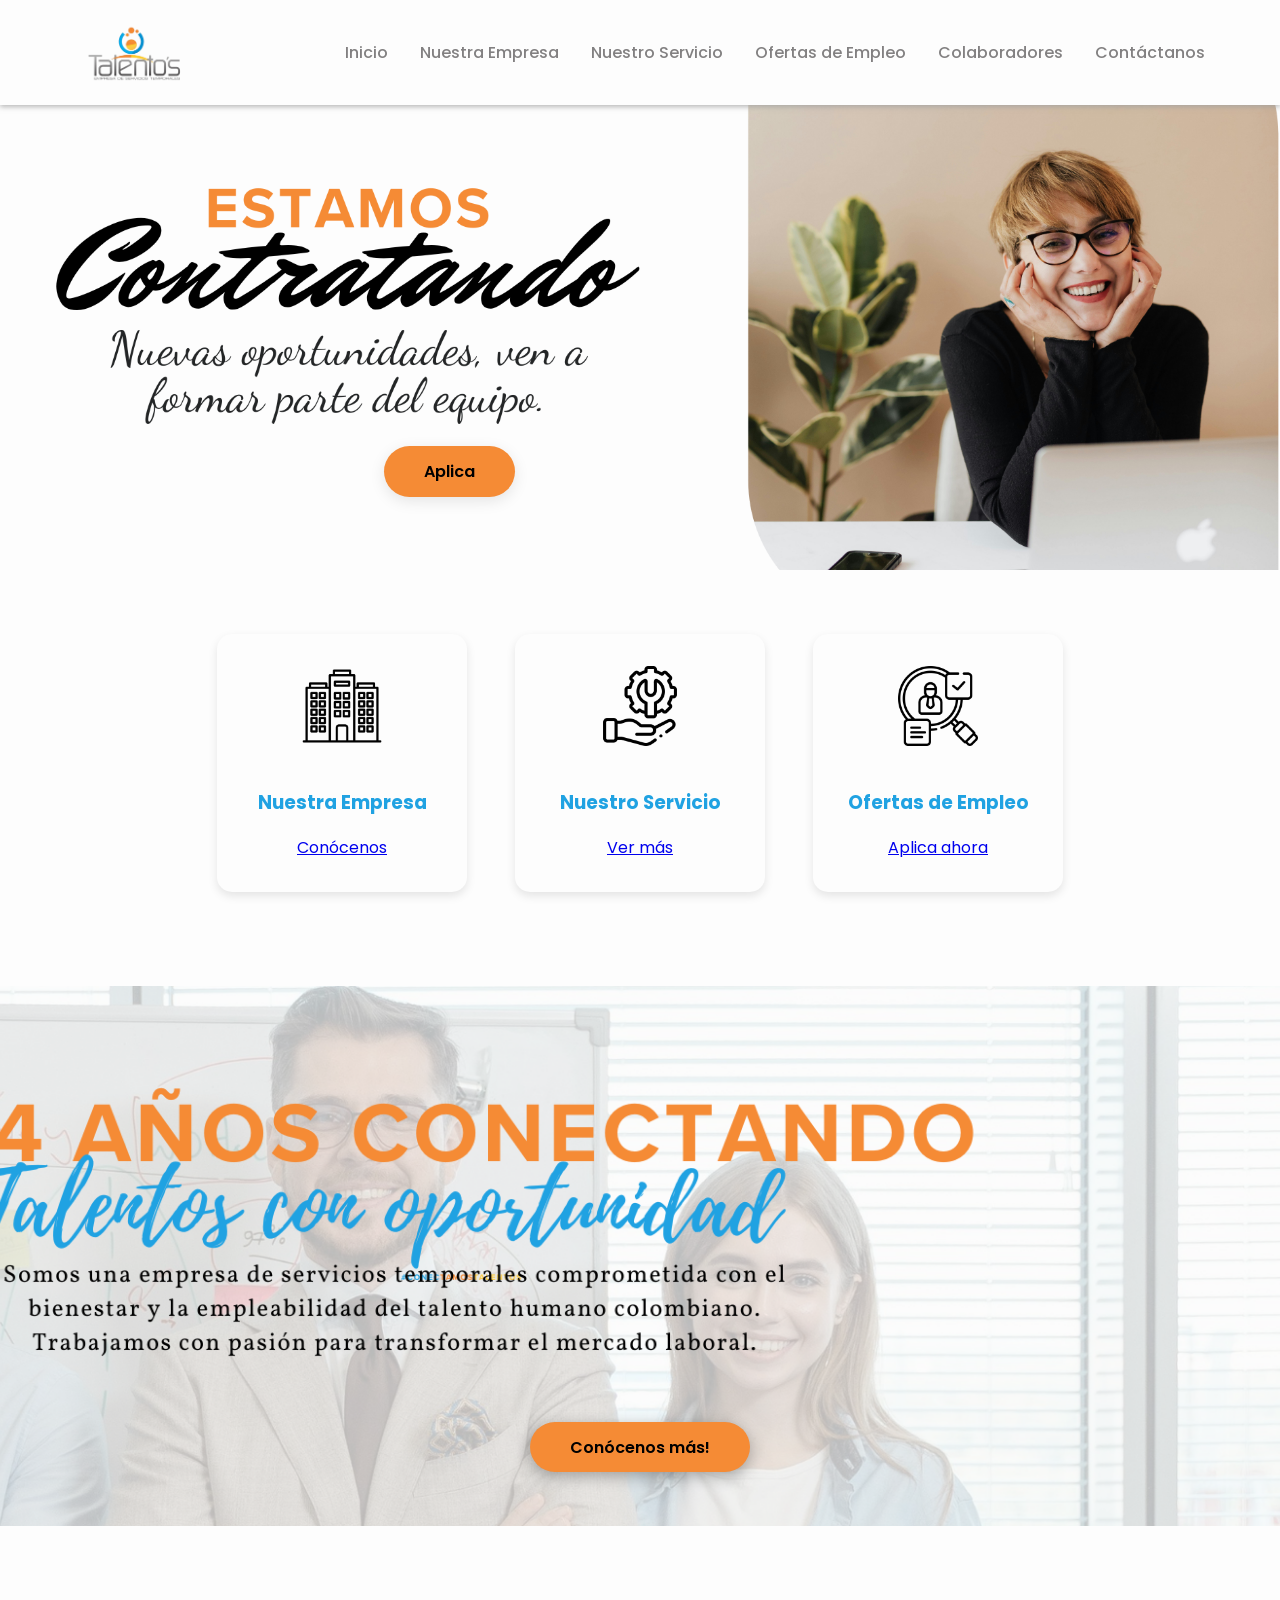
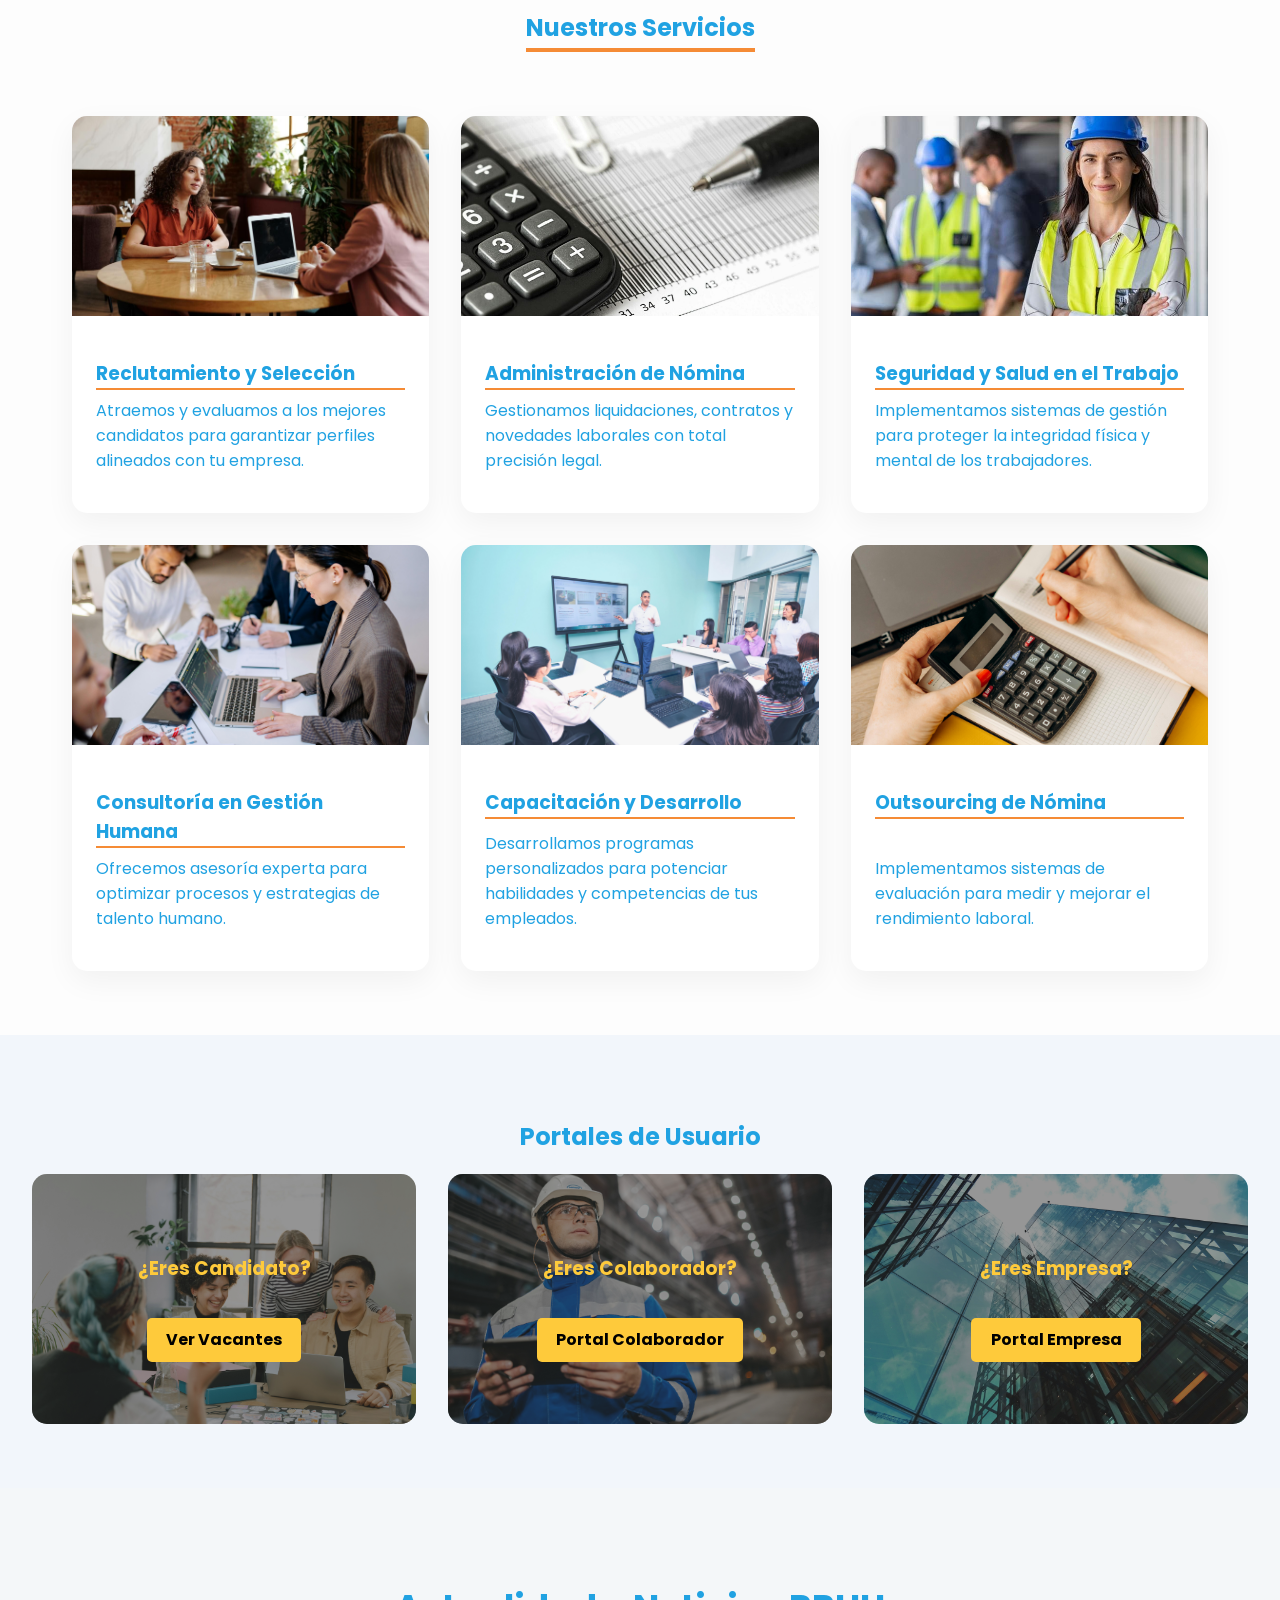
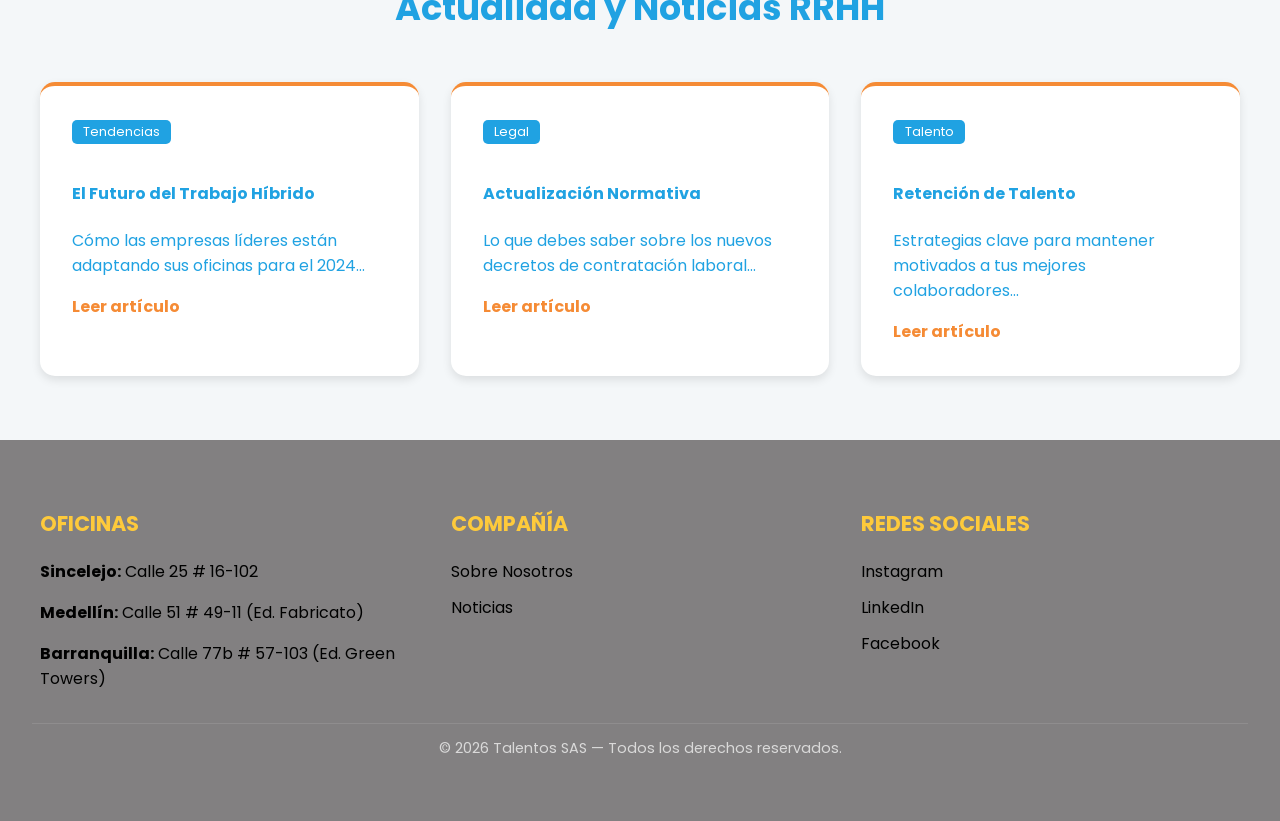
==== commit 337fb09e: "proyecto talentos sas" ====
--- a/index.html
+++ b/index.html
@@ -25,13 +25,11 @@
 
 
 <!--Inicio-->
-  <section id="inicio" class="hero">
-    <div class="hero-contenido">
-      <h1>Conectamos el mejor talento con las mejores empresas</h1>
-      <p>Somos Talentos SAS, tu aliado estratégico en gestión humana.</p>
-      <a href="https://co.computrabajo.com/talentossas" class="btn-principal" target="_blank">Aplica Ahora</a>
-    </div>
-  </section>
+<section id="inicio" class="hero">
+  <div class="hero-contenido">
+    <a href="https://co.computrabajo.com/talentossas/empleos" class="btn-principal" target="_blank" rel="noopener noreferrer">Aplica</a>
+  </div>
+</section>
 
 
   <!-- Segunda seccion -->
@@ -56,13 +54,8 @@
 
     <!--Tercera Seccion-->
     <section class="resena-corta">
-        <div class="resena-info">
-            <h2>Más de 14 años de experiencia</h2>
-            <p>
-                Somos una empresa de servicios temporales comprometida con el bienestar y la empleabilidad 
-                del talento humano colombiano. Trabajamos con pasión para transformar el mercado laboral.
-            </p>
-            <a href="nuestra-empresa.html" class="btn-principal" style="text-decoration: none;">Ver nuestra historia completa</a>
+        <div class="resena-contenido">
+            <a href="nuestra-empresa.html" class="btn-principal" style="text-decoration: none;">Conócenos más!</a>
         </div>
     </section>
 
--- a/styles.css
+++ b/styles.css
@@ -28,7 +28,7 @@
   align-items: center;
   background-color: var(--blanco);
   padding: 0.5rem 0;
-  box-shadow: 0 2px 5px rgba(0, 0, 0, 0.1);
+  box-shadow: 0 2px 5px rgba(160, 160, 160, 0.737);
   position: fixed;
   width: 100%;
   top: 0;
@@ -65,31 +65,28 @@
 .hero {
   position: relative;
   height: 60vh; /* Ajustado para que no sea tan invasivo */
-  background-image: url("img/fondo_talentos.jpg");
+  background-image: url("img/fondo_talentos.png");
   background-size: cover;
-  background-position: center;
-  background-attachment: fixed;
-  display: flex;
-  justify-content: center;
-  align-items: center;
-  text-align: center;
-  color: var(--amarillo);
-  margin-top: 80px;
+  background-repeat: no-repeat;
+  background-position: right center;
+  background-attachment: scroll;
+  margin-top: 30px;
 }
 
 .hero::before {
   content: "";
   position: absolute;
   inset: 0;
-  background: rgba(45, 45, 45, 0.462);
+  background: rgba(255, 255, 255, 0);
   z-index: 1;
 }
 
 .hero-contenido {
-  position: relative;
-  z-index: 2;
-  max-width: 800px;
-  padding: 0 1rem;
+position: relative;
+z-index: 2;
+max-width: 800px; /* Ajusta este primer número (22rem) hasta que el botón quede donde quieres */
+padding: 26rem 0 0 24rem; 
+text-align: left;
 }
 
 .hero h1 {
@@ -99,17 +96,20 @@
 
 .btn-principal {
   display: inline-block;
-  background-color: var(--amarillo);
+  background-color: var(--naranja);
   color: var(--negro);
   text-decoration: none;
-  padding: 0.8rem 2rem;
+  padding: 0.8rem 2.5rem;
   border-radius: 30px;
   font-weight: 600;
   transition: 0.3s;
+  cursor: pointer;
+  border: none; /* Por si decides usar <button> en lugar de <a> */
+  box-shadow: 0 4px 15px rgba(0,0,0,0.1);
 }
 
 .btn-principal:hover {
-  background-color: var(--naranja);
+  background-color: var(--amarillo);
   transform: translateY(-3px);
 }
 
@@ -143,60 +143,47 @@
 
 /* ======= SECCIÓN RESEÑA CORTA (LO NUEVO) ======= */
 .resena-corta {
-    padding: 4rem 2rem;
-    background-image:linear-gradient(rgba(255, 255, 255, 0.8), rgba(255, 255, 255, 0.8)), url(img/ReseñaCorta.jpg);
-    background-size: cover;
-    background-attachment: fixed;
-    background-position: center;
-    display: flex;
-    align-items: center;
-    justify-content: center;
-    text-align: center;
-}
-
-.resena-info {
-    max-width: 800px;
-    margin: 0 auto;
-    padding: 2rem;
-    background-color: rgba(255, 255, 255, 0.8);
-    border-radius: 15px;
-}
-
-.resena-info h2 {
-    color: var(--azul);
-    border-bottom: 3px solid var(--naranja);
-    display: inline-block;
-    margin-bottom: 1rem;
-}
-
-.resena-info p {
-    color: var(--gris);
-    font-size: 1.1rem;
-    line-height: 1.6;
-}
-
+   position: relative;
+  height: 60vh; /* Ajustado para que no sea tan invasivo */
+  background-image: url("img/nuestra_empresa.png");
+  background-size: cover;
+  background-repeat: no-repeat;
+  background-position: right center;
+  background-attachment: scroll;
+  margin-top: 30px;
+}
+
+.resena-contenido {
+  position: absolute; /* Para moverlo libremente sobre la imagen */
+  bottom: 10%;       /* Lo sitúa cerca de la parte inferior */
+  left: 50%;         /* Lo mueve al centro horizontal */
+  transform: translateX(-50%); /* Truco para centrarlo perfectamente */
+  z-index: 2;
+  text-align: center;
+}
+
+.resena-corta .btn-principal {
+  background-color: var(--naranja); /* Cambiamos el color para que no sea igual al Hero */
+  color: var(--negro);
+  box-shadow: 0 4px 15px rgba(0,0,0,0.3); /* Sombra más fuerte para que resalte sobre la foto */
+}
+
+.resena-corta .btn-principal:hover {
+  background-color: var(--amarillo);
+  color: var(--negro);
+}
 /* ======= SERVICIOS ======= */
-
-.servicios-wrapper {
-  width: 100%;
-  background-image: linear-gradient(rgba(255, 255, 255, 0.8), rgba(255, 255, 255, 0.8)), url(img/fondoPortal.jpg);
-  background-size: cover;
-  background-attachment: fixed;
-  background-position: center;
-  padding: 4rem 0; /* Ajustamos el padding aquí */
-}
 
 .servicios {
   padding: 4rem 2rem;
-  background-image: linear-gradient(rgba(255, 255, 255, 0.8), rgba(255, 255, 255, 0.8)), url(img/fondoPortal.jpg);
   background-size: cover;
-  background-attachment: fixed;
   display: grid;
   /* Forzamos 3 columnas exactas del mismo tamaño */
   grid-template-columns: repeat(3, 1fr); 
   gap: 2rem;
   max-width: 1200px;
   margin: 0 auto;
+  padding: 4rem 2rem;
 }
 
 .titulo-seccion {
@@ -205,15 +192,22 @@
   text-align: center;
   color: var(--azul);
   margin-bottom: 2rem;
+  display: inline-block;
+  width: fit-content;
+  margin-inline: auto;
+  border-bottom: 4px solid var(--naranja);
+  padding-bottom: 3px;
 }
 
 .servicio-card {
   background: white;
-  border-radius: 20px;
+  border-radius: 15px;
   overflow: hidden;
-  box-shadow: var(--amarillo);
-  transition: 0.3s;
-  /* Añadimos esto para que todas las cards midan lo mismo aunque una tenga más texto que otra */
+  box-shadow: 0 10px 30px rgba(0, 0, 0, 0.05);
+  transition: 0.3s ease;
+  display: flex;
+  flex-direction: column;
+  height: 100%;
 
 }
 
@@ -229,6 +223,9 @@
 
 .servicio-info { 
   padding: 1.5rem; 
+  flex-grow: 1;
+  display: flex;
+  flex-direction: column;
 }
 
 /* Mantenemos tu subrayado y colores intactos */
@@ -236,6 +233,10 @@
   border-bottom: 2px solid var(--naranja);
   display: inline-block;
   margin-bottom: 0.5rem;
+}
+
+.servicio-info  p {
+  margin-top: auto;
 }
 
 /* RESPONSIVE: Para que no se rompa en celulares */
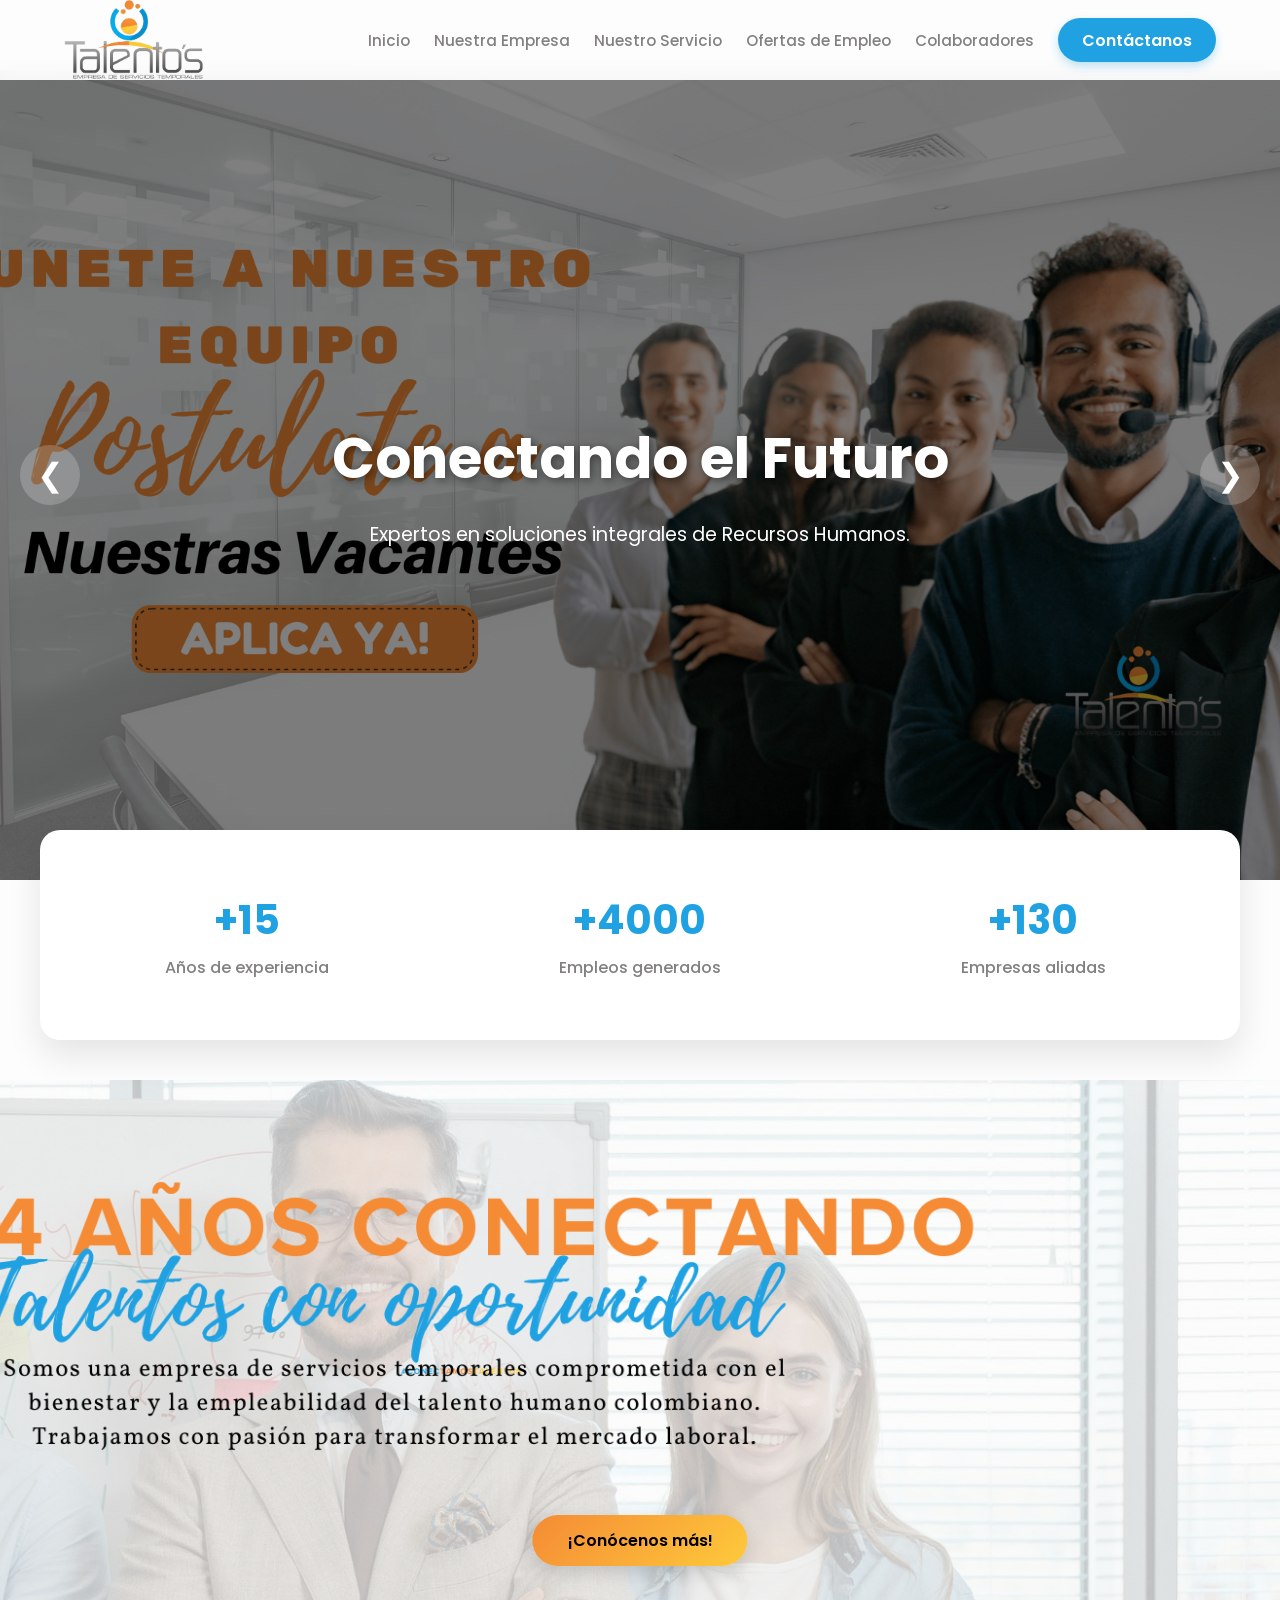
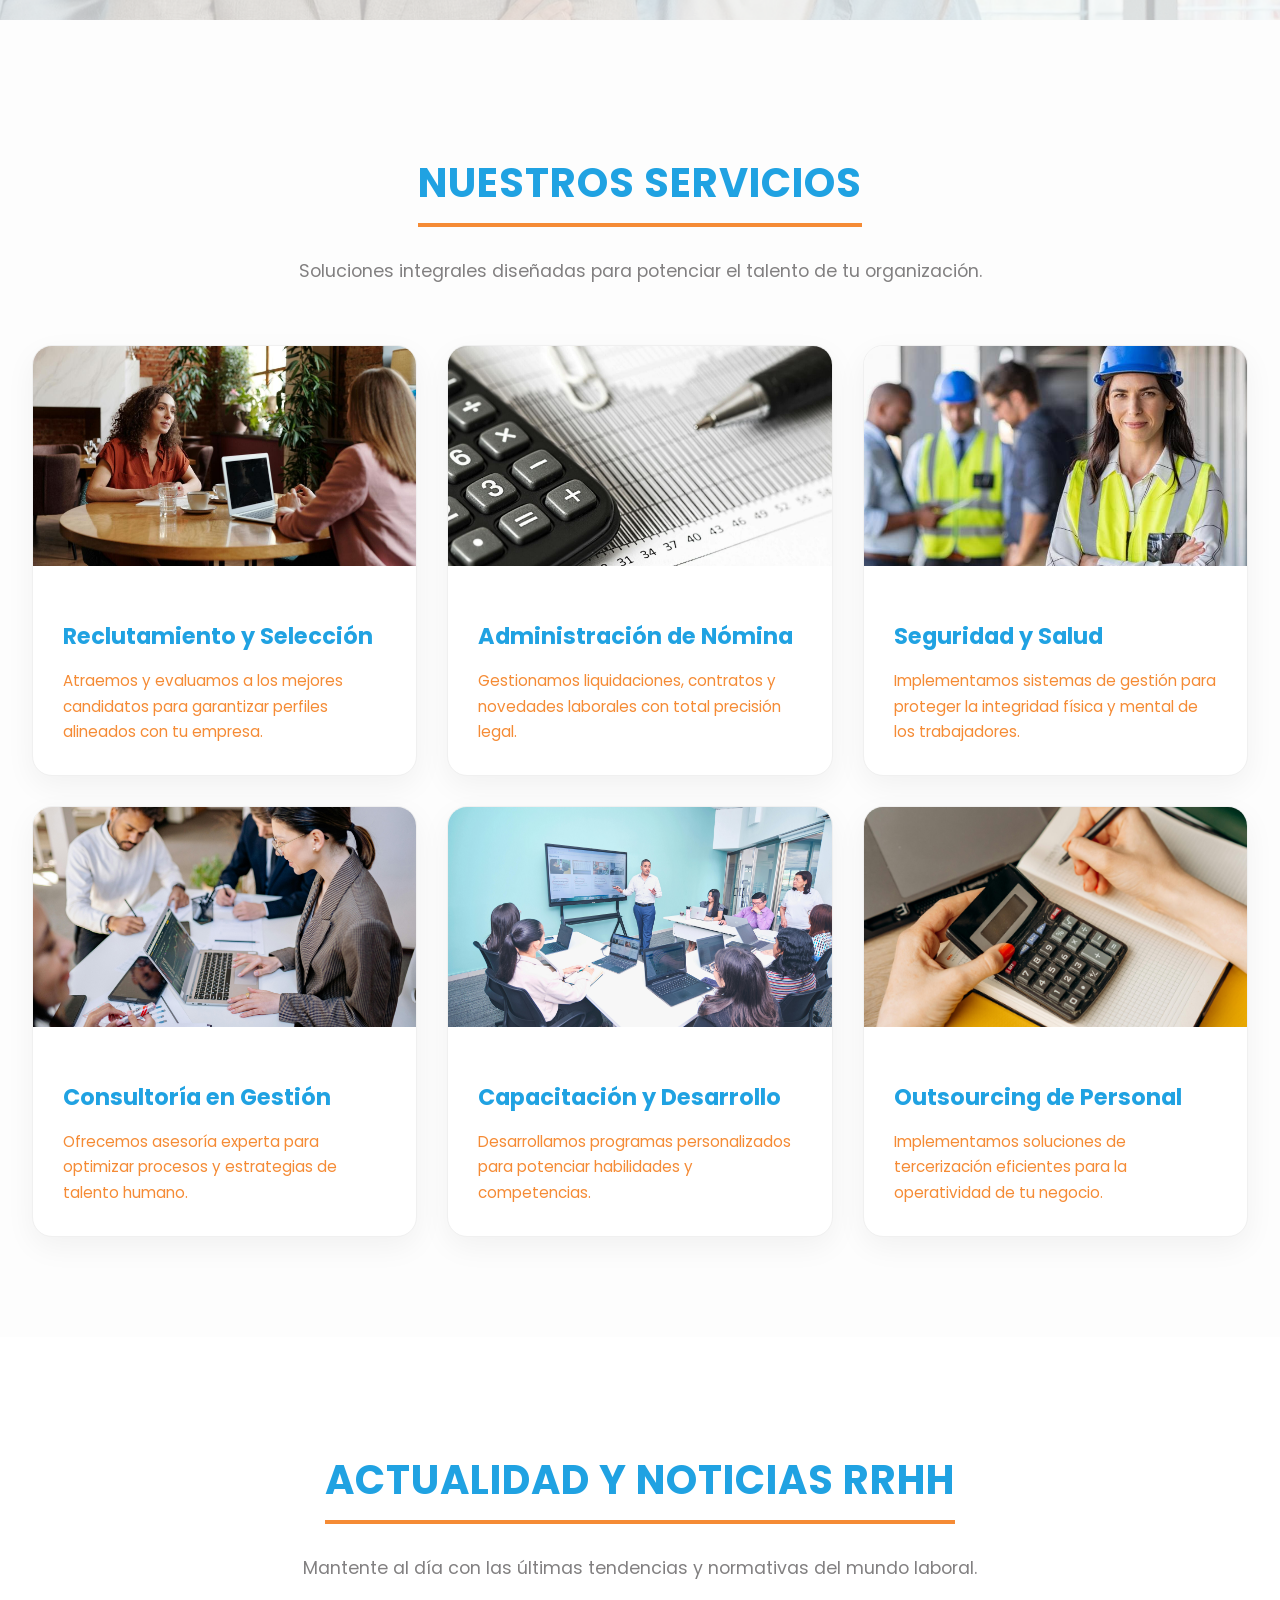
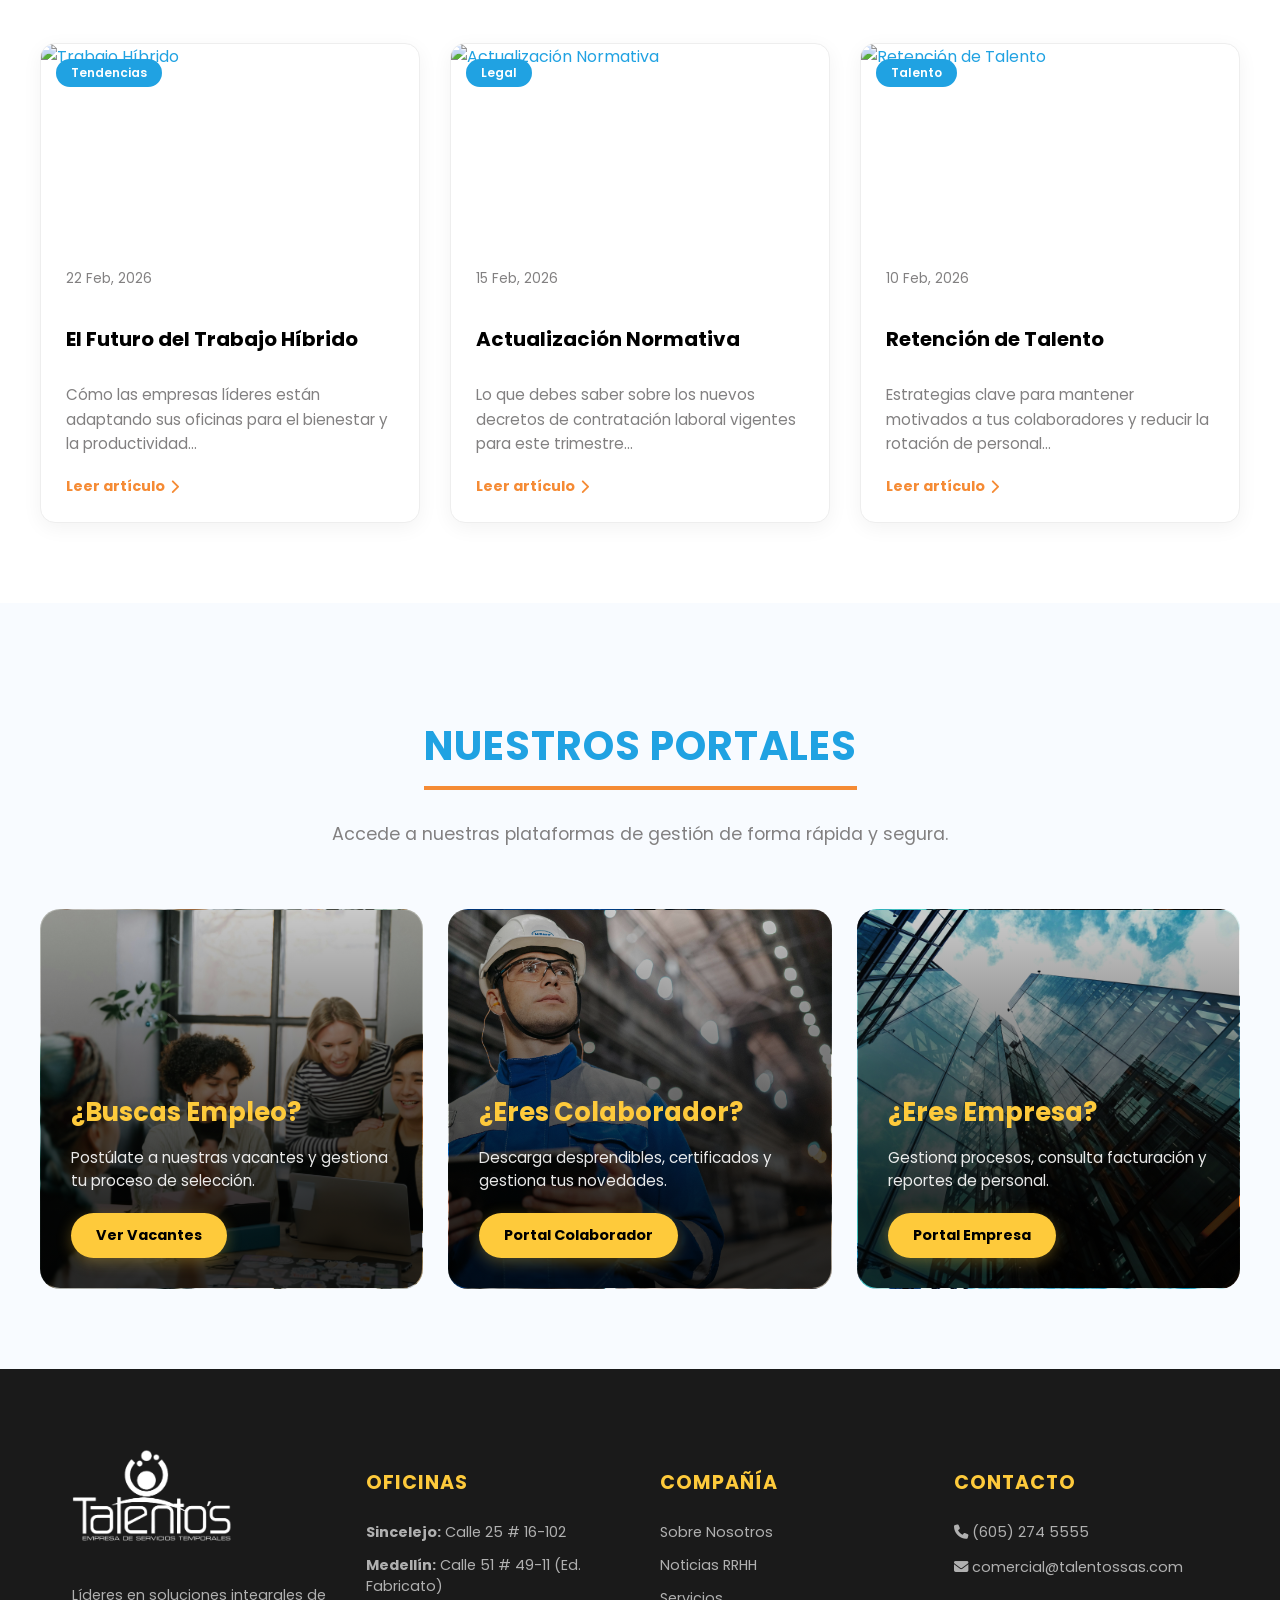
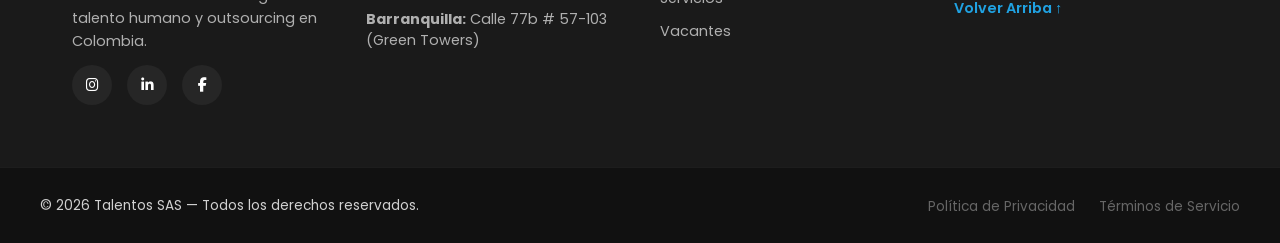
==== commit 61a54ba2: "version mejorada" ====
--- a/index.html
+++ b/index.html
@@ -5,182 +5,342 @@
   <meta charset="UTF-8">
   <meta name="viewport" content="width=device-width, initial-scale=1.0">
   <title>Talentos SAS | Conectando el Futuro</title>
+  <link rel="stylesheet" href="https://cdnjs.cloudflare.com/ajax/libs/font-awesome/6.5.1/css/all.min.css">
   <link rel="stylesheet" href="styles.css">
+
+  <!-- Fuente -->
   <link href="https://fonts.googleapis.com/css2?family=Poppins:wght@300;400;500;600;700&display=swap" rel="stylesheet">
 </head>
 
 <body>
-<!-- Barra de navegación -->
-  <header class="barra-inicio">
+
+<header class="barra-inicio">
+  <div class="header-container">
     <img src="img/logo_talentos.png" alt="Logo Talentos SAS" class="logo">
 
+    <div class="menu-toggle" id="mobile-menu">
+      <span></span>
+      <span></span>
+      <span></span>
+    </div>
+
     <nav class="nav-principal">
-      <a href="#inicio">Inicio</a>
-      <a href="nuestra-empresa.html">Nuestra Empresa</a> <a href="#servicios">Nuestro Servicio</a>
-      <a href="https://co.computrabajo.com/talentossas" target="_blank">Ofertas de Empleo</a>
-      <a href="#colaboradores">Colaboradores</a>
-      <a href="#contacto">Contáctanos</a>
+      <a href="#inicio" class="nav-link">Inicio</a>
+      <a href="nuestra-empresa.html" class="nav-link">Nuestra Empresa</a>
+      <a href="#servicios" class="nav-link">Nuestro Servicio</a>
+      <a href="https://co.computrabajo.com/talentossas" target="_blank" class="nav-link">Ofertas de Empleo</a>
+      <a href="#usuarios" class="nav-link">Colaboradores</a>
+      <a href="#contacto" class="btn-contacto-nav">Contáctanos</a>
     </nav>
-  </header>
-
-
-<!--Inicio-->
-<section id="inicio" class="hero">
-  <div class="hero-contenido">
-    <a href="https://co.computrabajo.com/talentossas/empleos" class="btn-principal" target="_blank" rel="noopener noreferrer">Aplica</a>
-  </div>
-</section>
-
-
-  <!-- Segunda seccion -->
-  <main>
-    <section id="empresa" class="menu">
-      <article>
-        <img src="img/icono_empresa.png" alt="Nuestra Empresa">
-        <h3>Nuestra Empresa</h3>
-        <a href="nuestra-empresa.html">Conócenos</a>
-      </article>
-      <article>
-        <img src="img/icono_servicio.png" alt="Nuestros Servicios">
-        <h3>Nuestro Servicio</h3>
-        <a href="#servicios">Ver más</a>
-      </article>
-      <article>
-        <img src="img/icono_oferta.png" alt="Ofertas de empleo">
-        <h3>Ofertas de Empleo</h3>
-        <a href="https://co.computrabajo.com/talentossas" target="_blank">Aplica ahora</a>
-      </article>
+  </div>
+</header>
+
+
+  <!-- ===== HERO ===== -->
+<section id="inicio" class="hero-container">
+  <div class="carrusel-pista">
+    
+    <div class="slide activa" style="background-image: linear-gradient(rgba(0,0,0,0.5), rgba(0,0,0,0.5)), url('img/fondo_talentos.png');">
+      <div class="hero-content">
+        <h1>Conectando el Futuro</h1>
+        <p>Expertos en soluciones integrales de Recursos Humanos.</p>
+      </div>
+    </div>
+
+    <div class="slide" style="background-image: linear-gradient(rgba(0,0,0,0.4), rgba(0,0,0,0.4)), url('img/seleccion.jpg');">
+      <div class="hero-content">
+        <h2>Buscas Empleo?</h2>
+        <p>Explora nuestras vacantes vigentes y únete a grandes equipos.</p>
+        <a href="https://co.computrabajo.com/talentossas/empleos" target="_blank" class="btn-secundario">Ver Ofertas</a>
+      </div>
+    </div>
+
+    <div class="slide" style="background-image: linear-gradient(rgba(0,0,0,0.5), rgba(0,0,0,0.5)), url('img/sst.jpg');">
+      <div class="hero-content">
+        <h2>Seguridad y Salud</h2>
+        <p>Protegemos lo más valioso de tu empresa: las personas.</p>
+      </div>
+    </div>
+
+    <div class="slide" style="background-image: linear-gradient(rgba(0,0,0,0.4), rgba(0,0,0,0.4)), url('img/consultoria.jpg');">
+      <div class="hero-content">
+        <h2>Soluciones Corporativas</h2>
+        <p>Gestión de nómina y consultoría especializada para tu negocio.</p>
+        <a href="#usuarios" class="btn-secundario">Ir a Portales</a>
+      </div>
+    </div>
+
+  </div>
+
+  <button class="carrusel-control prev" onclick="cambiarSlide(-1)">&#10094;</button>
+  <button class="carrusel-control next" onclick="cambiarSlide(1)">&#10095;</button>
+
+  <div class="carrusel-dots">
+    <span class="dot activa" onclick="irASlide(0)"></span>
+    <span class="dot" onclick="irASlide(1)"></span>
+    <span class="dot" onclick="irASlide(2)"></span>
+    <span class="dot" onclick="irASlide(3)"></span>
+  </div>
+</section>
+
+<!-- === CIFRAS DE IMPACTO === -->
+<section class="cifras-impacto">
+  <div class="cifra-item">
+    <span class="numero">+15</span>
+    <p>Años de experiencia</p>
+  </div>
+  <div class="cifra-item">
+    <span class="numero">+4000</span>
+    <p>Empleos generados</p>
+  </div>
+
+  <div class="cifra-item">
+    <span class="numero">+130</span>
+    <p>Empresas aliadas</p>
+  </div>
+</section>
+
+    <!-- ===== RESEÑA ===== -->
+    <section class="resena-corta">
+      <div class="resena-contenido">
+        <a href="nuestra-empresa.html" class="btn-secundario">
+          ¡Conócenos más!
+        </a>
+      </div>
     </section>
 
-    <!--Tercera Seccion-->
-    <section class="resena-corta">
-        <div class="resena-contenido">
-            <a href="nuestra-empresa.html" class="btn-principal" style="text-decoration: none;">Conócenos más!</a>
+
+    <!-- ===== SERVICIOS ===== -->
+<section id="servicios" class="servicios-container"> 
+  
+  <div class="servicios-header">
+    <h2 class="titulo-seccion">Nuestros Servicios</h2>
+    <p class="subtitulo-seccion">Soluciones integrales diseñadas para potenciar el talento de tu organización.</p>
+  </div>
+
+  <div class="servicios-grid">
+    
+    <div class="servicio-card">
+      <div class="servicio-img-container">
+        <img src="img/seleccion.jpg" alt="Reclutamiento y selección">
+        <div class="servicio-overlay"><span>Saber más</span></div>
+      </div>
+      <div class="servicio-info">
+        <h3>Reclutamiento y Selección</h3>
+        <p>Atraemos y evaluamos a los mejores candidatos para garantizar perfiles alineados con tu empresa.</p>
+      </div>
+    </div>
+
+    <div class="servicio-card">
+      <div class="servicio-img-container">
+        <img src="img/nomina.jpg" alt="Administración de nómina">
+        <div class="servicio-overlay"><span>Saber más</span></div>
+      </div>
+      <div class="servicio-info">
+        <h3>Administración de Nómina</h3>
+        <p>Gestionamos liquidaciones, contratos y novedades laborales con total precisión legal.</p>
+      </div>
+    </div>
+
+    <div class="servicio-card">
+      <div class="servicio-img-container">
+        <img src="img/sst.jpg" alt="Seguridad y salud en el trabajo">
+        <div class="servicio-overlay"><span>Saber más</span></div>
+      </div>
+      <div class="servicio-info">
+        <h3>Seguridad y Salud</h3>
+        <p>Implementamos sistemas de gestión para proteger la integridad física y mental de los trabajadores.</p>
+      </div>
+    </div>
+
+    <div class="servicio-card">
+      <div class="servicio-img-container">
+        <img src="img/consultoria.jpg" alt="Consultoría en gestión humana">
+        <div class="servicio-overlay"><span>Saber más</span></div>
+      </div>
+      <div class="servicio-info">
+        <h3>Consultoría en Gestión</h3>
+        <p>Ofrecemos asesoría experta para optimizar procesos y estrategias de talento humano.</p>
+      </div>
+    </div>
+
+    <div class="servicio-card">
+      <div class="servicio-img-container">
+        <img src="img/capacitacion.jpg" alt="Capacitación y desarrollo">
+        <div class="servicio-overlay"><span>Saber más</span></div>
+      </div>
+      <div class="servicio-info">
+        <h3>Capacitación y Desarrollo</h3>
+        <p>Desarrollamos programas personalizados para potenciar habilidades y competencias.</p>
+      </div>
+    </div>
+
+    <div class="servicio-card">
+      <div class="servicio-img-container">
+        <img src="img/nominaOut.jpg" alt="Outsourcing de nómina">
+        <div class="servicio-overlay"><span>Saber más</span></div>
+      </div>
+      <div class="servicio-info">
+        <h3>Outsourcing de Personal</h3>
+        <p>Implementamos soluciones de tercerización eficientes para la operatividad de tu negocio.</p>
+      </div>
+    </div>
+
+  </div>
+</section>
+
+    <!-- ===== NOTICIAS ===== -->
+     <section id="noticias" class="noticias-index">
+  <div class="servicios-header">
+    <h2 class="titulo-seccion">Actualidad y Noticias RRHH</h2>
+    <p class="subtitulo-seccion">Mantente al día con las últimas tendencias y normativas del mundo laboral.</p>
+  </div>
+
+  <div class="grid-noticias">
+
+    <article class="noticia-card">
+      <div class="noticia-img">
+        <img src="img/noticia-hibrido.jpg" alt="Trabajo Híbrido">
+        <div class="noticia-tag">Tendencias</div>
+      </div>
+      <div class="noticia-cuerpo">
+        <span class="noticia-fecha">22 Feb, 2026</span>
+        <h4>El Futuro del Trabajo Híbrido</h4>
+        <p>Cómo las empresas líderes están adaptando sus oficinas para el bienestar y la productividad...</p>
+        <a href="#" class="leer-mas">Leer artículo <i class="fas fa-chevron-right"></i></a>
+      </div>
+    </article>
+
+    <article class="noticia-card">
+      <div class="noticia-img">
+        <img src="img/noticia-legal.jpg" alt="Actualización Normativa">
+        <div class="noticia-tag">Legal</div>
+      </div>
+      <div class="noticia-cuerpo">
+        <span class="noticia-fecha">15 Feb, 2026</span>
+        <h4>Actualización Normativa</h4>
+        <p>Lo que debes saber sobre los nuevos decretos de contratación laboral vigentes para este trimestre...</p>
+        <a href="https://www.mintrabajo.gov.co/web/guest/marco-legal" class="leer-mas">Leer artículo <i class="fas fa-chevron-right"></i></a>
+      </div>
+    </article>
+
+    <article class="noticia-card">
+      <div class="noticia-img">
+        <img src="img/noticia-talento.jpg" alt="Retención de Talento">
+        <div class="noticia-tag">Talento</div>
+      </div>
+      <div class="noticia-cuerpo">
+        <span class="noticia-fecha">10 Feb, 2026</span>
+        <h4>Retención de Talento</h4>
+        <p>Estrategias clave para mantener motivados a tus colaboradores y reducir la rotación de personal...</p>
+        <a href="#" class="leer-mas">Leer artículo <i class="fas fa-chevron-right"></i></a>
+      </div>
+    </article>
+
+  </div>
+</section>
+
+  <!-- PORTALES -->
+<section id="usuarios" class="usuarios-seccion">
+  <div class="servicios-header">
+    <h2 class="titulo-seccion">Nuestros Portales</h2>
+    <p class="subtitulo-seccion">Accede a nuestras plataformas de gestión de forma rápida y segura.</p>
+  </div>
+
+  <div class="usuarios-grid">
+
+    <div class="usuario-card fondo-candidato">
+      <div class="usuario-overlay-fijo"></div>
+      <div class="usuario-contenido">
+        <div class="usuario-icono"></div>
+        <h3>¿Buscas Empleo?</h3>
+        <p>Postúlate a nuestras vacantes y gestiona tu proceso de selección.</p>
+        <a href="https://www.sorttime.co/PortalAspirante/Portal/TLS/Ofertas/lst_ofertas.aspx"
+           target="_blank" rel="noopener noreferrer" class="btn-portal">
+           Ver Vacantes
+        </a>
+      </div>
+    </div>
+
+    <div class="usuario-card fondo-colaborador">
+      <div class="usuario-overlay-fijo"></div>
+      <div class="usuario-contenido">
+        <div class="usuario-icono"></div>
+        <h3>¿Eres Colaborador?</h3>
+        <p>Descarga desprendibles, certificados y gestiona tus novedades.</p>
+        <a href="https://sorttime.co/sorttime2/oficina/tls/Inicio.aspx"
+           target="_blank" rel="noopener noreferrer" class="btn-portal">
+           Portal Colaborador
+        </a>
+      </div>
+    </div>
+
+    <div class="usuario-card fondo-empresa">
+      <div class="usuario-overlay-fijo"></div>
+      <div class="usuario-contenido">
+        <div class="usuario-icono"></div>
+        <h3>¿Eres Empresa?</h3>
+        <p>Gestiona procesos, consulta facturación y reportes de personal.</p>
+        <a href="https://sorttime.co/sorttime2/oficina/tls/InicioEmpresa.aspx"
+           target="_blank" rel="noopener noreferrer" class="btn-portal">
+           Portal Empresa
+        </a>
+      </div>
+    </div>
+
+  </div>
+</section>
+
+<footer id="contacto" class="footer-modern">
+  <div class="footer-container">
+    <div class="footer-columns">
+
+      <div class="col col-branding">
+        <img src="img/logo_talentos.png" alt="Logo Talentos SAS" class="logo-footer">
+        <p>Líderes en soluciones integrales de talento humano y outsourcing en Colombia.</p>
+        <div class="social-icons">
+          <a href="https://www.instagram.com/talentos_col/" target="_blank" aria-label="Instagram"><i class="fab fa-instagram"></i></a>
+          <a href="https://www.linkedin.com/company/talentos-sas/" target="_blank" aria-label="LinkedIn"><i class="fab fa-linkedin-in"></i></a>
+          <a href="https://www.facebook.com/TalentosSAS900" target="_blank" aria-label="Facebook"><i class="fab fa-facebook-f"></i></a>
         </div>
-    </section>
-
-    <!-- Cuarta Seccion -->
- <section id="servicios" class="servicios">
-  <h2 class="titulo-seccion">Nuestros Servicios</h2>
-
-  <div class="servicio-card">
-    <img src="img/seleccion.jpg" alt="Reclutamiento">
-    <div class="servicio-info">
-      <h3>Reclutamiento y Selección</h3>
-      <p>Atraemos y evaluamos a los mejores candidatos para garantizar perfiles alineados con tu empresa.</p>
-    </div>
-  </div>
-
-  <div class="servicio-card">
-    <img src="img/nomina.jpg" alt="Nómina">
-    <div class="servicio-info">
-      <h3>Administración de Nómina</h3>
-      <p>Gestionamos liquidaciones, contratos y novedades laborales con total precisión legal.</p>
-    </div>
-  </div>
-
-  <div class="servicio-card">
-    <img src="img/sst.jpg" alt="SST">
-    <div class="servicio-info">
-      <h3>Seguridad y Salud en el Trabajo</h3>
-      <p>Implementamos sistemas de gestión para proteger la integridad física y mental de los trabajadores.</p>
-    </div>
-  </div>
-
-  <div class="servicio-card">
-    <img src="img/consultoria.jpg" alt="Consultoría">
-    <div class="servicio-info">
-      <h3>Consultoría en Gestión Humana</h3>
-      <p>Ofrecemos asesoría experta para optimizar procesos y estrategias de talento humano.</p>
-    </div>
-  </div> <div class="servicio-card">
-    <img src="img/capacitacion.jpg" alt="Capacitación">
-    <div class="servicio-info">
-      <h3>Capacitación y Desarrollo</h3>
-      <p>Desarrollamos programas personalizados para potenciar habilidades y competencias de tus empleados.</p>
-    </div>
-  </div>
-
-  <div class="servicio-card">
-    <img src="img/nominaOut.jpg" alt="NominaOut">
-    <div class="servicio-info">
-      <h3>Outsourcing de Nómina</h3>
-      <p>Implementamos sistemas de evaluación para medir y mejorar el rendimiento laboral.</p>
-    </div>
-  </div>
-
-</section>
-<!-- Quinta Seccion -->
-    <section id="usuarios" class="usuarios">
-      <h2>Portales de Usuario</h2>
-      <div class="usuarios-container">
-        <div class="usuario-card fondo-candidato">
-          <h3>¿Eres Candidato?</h3>
-          <a href="https://www.sorttime.co/PortalAspirante/Portal/TLS/Ofertas/lst_ofertas.aspx" target="_blank" class="btn-usuario">Ver Vacantes</a>
-        </div>
-        <div class="usuario-card fondo-colaborador">
-          <h3>¿Eres Colaborador?</h3>
-          <a href="https://sorttime.co/sorttime2/oficina/tls/Inicio.aspx" target="_blank" class="btn-usuario">Portal Colaborador</a>
-        </div>
-        <div class="usuario-card fondo-empresa">
-          <h3>¿Eres Empresa?</h3>
-          <a href="https://sorttime.co/sorttime2/oficina/tls/InicioEmpresa.aspx" target="_blank" class="btn-usuario">Portal Empresa</a>
-        </div>
-      </div>
-    </section>
-    <!-- Sexta Seccion -->
-<main>
-    <section id="noticias" class="noticias-index">
-        <h2 class="titulo-centrado">Actualidad y Noticias RRHH</h2>
-        <div class="grid-noticias">
-            <article class="noticia-card">
-                <div class="noticia-tag">Tendencias</div>
-                <h4>El Futuro del Trabajo Híbrido</h4>
-                <p>Cómo las empresas líderes están adaptando sus oficinas para el 2024...</p>
-                <a href="#" class="leer-mas">Leer artículo</a>
-            </article>
-            <article class="noticia-card">
-                <div class="noticia-tag">Legal</div>
-                <h4>Actualización Normativa</h4>
-                <p>Lo que debes saber sobre los nuevos decretos de contratación laboral...</p>
-                <a href="#" class="leer-mas">Leer artículo</a>
-            </article>
-            <article class="noticia-card">
-                <div class="noticia-tag">Talento</div>
-                <h4>Retención de Talento</h4>
-                <p>Estrategias clave para mantener motivados a tus mejores colaboradores...</p>
-                <a href="#" class="leer-mas">Leer artículo</a>
-            </article>
-        </div>
-    </section>
-    </main>
-
-  <footer id="contacto" class="footer-modern">
-    <div class="footer-columns">
+      </div>
+
       <div class="col">
         <h3>Oficinas</h3>
-        <p><strong>Sincelejo:</strong> Calle 25 # 16-102</p>
-        <p><strong>Medellín:</strong> Calle 51 # 49-11 (Ed. Fabricato)</p>
-        <p><strong>Barranquilla:</strong> Calle 77b # 57-103 (Ed. Green Towers)</p>
-      </div>
+        <ul class="lista-sedes">
+          <li><strong>Sincelejo:</strong> Calle 25 # 16-102</li>
+          <li><strong>Medellín:</strong> Calle 51 # 49-11 (Ed. Fabricato)</li>
+          <li><strong>Barranquilla:</strong> Calle 77b # 57-103 (Green Towers)</li>
+        </ul>
+      </div>
+
       <div class="col">
         <h3>Compañía</h3>
         <a href="nuestra-empresa.html">Sobre Nosotros</a>
-        <a href="nuestra-empresa.html#noticias">Noticias</a>
-      </div>
+        <a href="#noticias">Noticias RRHH</a>
+        <a href="#servicios">Servicios</a>
+        <a href="https://co.computrabajo.com/talentossas" target="_blank">Vacantes</a>
+      </div>
+
       <div class="col">
-        <h3>Redes Sociales</h3>
-        <div class="social">
-          <a href="https://www.instagram.com/talentos_col/" target="_blank">Instagram</a>
-          <a href="https://www.linkedin.com/company/talentos-sas/" target="_blank">LinkedIn</a>
-          <a href="https://www.facebook.com/TalentosSAS900" target="_blank">Facebook</a>
-        </div>
-      </div>
-    </div>
-    <div class="footer-bottom">
+        <h3>Contacto</h3>
+        <p><i class="fas fa-phone"></i> (605) 274 5555</p>
+        <p><i class="fas fa-envelope"></i> comercial@talentossas.com</p>
+        <a href="#inicio" class="back-to-top">Volver Arriba ↑</a>
+      </div>
+
+    </div>
+  </div>
+
+  <div class="footer-bottom">
+    <div class="footer-bottom-content">
       <p>© 2026 Talentos SAS — Todos los derechos reservados.</p>
-    </div>
-  </footer>
-  <script src="carrusel.js"></script>
-</body>
-</html>+      <div class="footer-legal">
+        <a href="#">Política de Privacidad</a>
+        <a href="#">Términos de Servicio</a>
+      </div>
+    </div>
+  </div>
+</footer>
+<script src="carrusel.js"></script>
+</body>
--- a/styles.css
+++ b/styles.css
@@ -21,124 +21,290 @@
   scroll-behavior: smooth; /* Desplazamiento suave entre secciones */
 }
 
-/* ======= HEADER (FIJO) ======= */
+/* ======= HEADER RENOVADO ======= */
 .barra-inicio {
   display: flex;
-  justify-content: space-around;
   align-items: center;
-  background-color: var(--blanco);
-  padding: 0.5rem 0;
-  box-shadow: 0 2px 5px rgba(160, 160, 160, 0.737);
+  background-color: rgba(253, 253, 253, 0.95); /* Blanco con ligera transparencia */
+  backdrop-filter: blur(10px); /* Efecto de desenfoque elegante */
+  height: 80px;
   position: fixed;
   width: 100%;
   top: 0;
   left: 0;
   z-index: 1000;
+  transition: all 0.3s ease;
+  box-shadow: 0 2px 20px rgba(0, 0, 0, 0.05);
+}
+
+/* Contenedor para centrar elementos */
+.header-container {
+  display: flex;
+  justify-content: space-between;
+  align-items: center;
+  width: 90%;
+  max-width: 1300px;
+  margin: 0 auto;
+}
+
+.logo {
+  width: 140px;
+  height: auto;
+  cursor: pointer;
 }
 
 .nav-principal {
   display: flex;
-  gap: 2rem;
-}
-
-.nav-principal a {
+  align-items: center;
+  gap: 1.5rem;
+}
+
+/* Enlaces del menú */
+.nav-link {
   text-decoration: none;
   color: var(--gris);
   font-weight: 500;
+  font-size: 0.95rem;
+  position: relative;
   transition: color 0.3s ease;
 }
 
-.nav-principal a:hover {
-  color: var(--amarillo);
-}
-
-.logo {
-  width: 120px;
-  height: auto;
+/* Línea animada debajo de los links */
+.nav-link::after {
+  content: '';
+  position: absolute;
+  width: 0;
+  height: 2px;
+  bottom: -5px;
+  left: 0;
+  background-color: var(--azul);
+  transition: width 0.3s ease;
+}
+
+.nav-link:hover {
+  color: var(--azul);
+}
+
+.nav-link:hover::after {
+  width: 100%;
+}
+
+/* Botón de acción destacado */
+.btn-contacto-nav {
+  text-decoration: none;
+  background-color: var(--azul);
+  color: white !important;
+  padding: 0.6rem 1.5rem;
+  border-radius: 50px;
+  font-weight: 600;
+  transition: all 0.3s ease;
+  box-shadow: 0 4px 10px rgba(32, 162, 226, 0.3);
+}
+
+.btn-contacto-nav:hover {
+  background-color: var(--naranja);
+  transform: translateY(-2px);
+  box-shadow: 0 6px 15px rgba(245, 139, 53, 0.4);
+}
+
+/* Menú hamburguesa (oculto en escritorio) */
+.menu-toggle {
+  display: none;
+  flex-direction: column;
+  cursor: pointer;
+  gap: 5px;
+}
+
+.menu-toggle span {
+  width: 25px;
+  height: 3px;
+  background-color: var(--azul);
+  border-radius: 3px;
+  transition: 0.3s;
+}
+
+/* ======= RESPONSIVE HEADER ======= */
+@media (max-width: 992px) {
+  .menu-toggle {
+    display: flex;
+  }
+
+  .nav-principal {
+    display: none; /* Se activaría con una clase .active vía JS */
+    position: absolute;
+    top: 80px;
+    left: 0;
+    width: 100%;
+    background-color: var(--blanco);
+    flex-direction: column;
+    padding: 2rem;
+    box-shadow: 0 10px 15px rgba(0,0,0,0.1);
+    gap: 2rem;
+  }
+
+  /* Clase para mostrar el menú con JS */
+  .nav-principal.active {
+    display: flex;
+  }
+}
+
+/* ======= ESTILOS DEL CARRUSEL HERO ======= */
+.hero-container {
+  position: relative;
+  width: 100%;
+  height: 90vh; /* Un poco menos que el total para invitar a hacer scroll */
+  overflow: hidden;
+  margin-top: 70px; /* Espacio para el header fijo */
+}
+
+.carrusel-pista {
+  width: 100%;
+  height: 100%;
+}
+
+.slide {
+  position: absolute;
+  top: 0;
+  left: 0;
+  width: 100%;
+  height: 100%;
+  background-size: cover;
+  background-position: center;
+  opacity: 0;
+  transition: opacity 1s ease-in-out;
+  display: flex;
+  align-items: center;
+  justify-content: center;
+  text-align: center;
+  color: white;
+}
+
+.slide.activa {
+  opacity: 1;
+  z-index: 1;
+}
+
+.hero-content {
+  max-width: 800px;
+  padding: 0 20px;
+}
+
+.hero-content h1, .hero-content h2 {
+  font-size: 3.5rem;
+  margin-bottom: 1rem;
+  text-shadow: 2px 2px 10px rgba(0,0,0,0.5);
+}
+
+.hero-content p {
+  font-size: 1.2rem;
+  margin-bottom: 2rem;
+}
+
+/* Controles */
+.carrusel-control {
+  position: absolute;
+  top: 50%;
+  transform: translateY(-50%);
+  background: rgba(255, 255, 255, 0.2);
+  border: none;
+  color: white;
+  font-size: 2rem;
+  padding: 15px;
+  cursor: pointer;
+  z-index: 10;
+  transition: 0.3s;
+  border-radius: 50%;
+  width: 60px;
+  height: 60px;
+  display: flex;
+  align-items: center;
+  justify-content: center;
+}
+
+.carrusel-control:hover { background: var(--azul); }
+.prev { left: 20px; }
+.next { right: 20px; }
+
+/* Puntos indicadores */
+.carrusel-dots {
+  position: absolute;
+  bottom: 30px;
+  left: 50%;
+  transform: translateX(-50%);
+  z-index: 10;
+  display: flex;
+  gap: 10px;
+}
+
+.dot {
+  width: 12px;
+  height: 12px;
+  background: rgba(255,255,255,0.5);
+  border-radius: 50%;
+  cursor: pointer;
+  transition: 0.3s;
+}
+
+.dot.activa { background: var(--amarillo); transform: scale(1.3); }
+
+/* Responsive */
+@media (max-width: 768px) {
+  .hero-content h1, .hero-content h2 { font-size: 2.2rem; }
+  .carrusel-control { display: none; } /* Ocultar flechas en móvil para limpiar vista */
+}
+
+
+/* ======= SECCIÓN CIFRAS DE IMPACTO ======= */
+.cifras-impacto {
+  display: grid;
+  grid-template-columns: repeat(auto-fit, minmax(200px, 1fr));
+  gap: 20px;
+  max-width: 1200px;
+  margin: -50px auto 40px auto; /* Elevación sobre el hero */
+  padding: 40px 20px;
+  background: white;
+  border-radius: 20px;
+  box-shadow: 0 15px 35px rgba(0,0,0,0.1);
+  position: relative;
+  z-index: 30; /* Para que quede por encima del carrusel */
+  text-align: center;
+}
+
+.cifra-item {
+  padding: 20px;
   transition: transform 0.3s ease;
 }
-.logo:hover{
-  transform: scale(1.05);
-}
-
-/* ======= HERO ======= */
-.hero {
-  position: relative;
-  height: 60vh; /* Ajustado para que no sea tan invasivo */
-  background-image: url("img/fondo_talentos.png");
-  background-size: cover;
-  background-repeat: no-repeat;
-  background-position: right center;
-  background-attachment: scroll;
-  margin-top: 30px;
-}
-
-.hero::before {
-  content: "";
-  position: absolute;
-  inset: 0;
-  background: rgba(255, 255, 255, 0);
-  z-index: 1;
-}
-
-.hero-contenido {
-position: relative;
-z-index: 2;
-max-width: 800px; /* Ajusta este primer número (22rem) hasta que el botón quede donde quieres */
-padding: 26rem 0 0 24rem; 
-text-align: left;
-}
-
-.hero h1 {
-  font-size: 3rem;
-  margin-bottom: 1rem;
-}
-
-.btn-principal {
-  display: inline-block;
-  background-color: var(--naranja);
-  color: var(--negro);
-  text-decoration: none;
-  padding: 0.8rem 2.5rem;
-  border-radius: 30px;
-  font-weight: 600;
-  transition: 0.3s;
-  cursor: pointer;
-  border: none; /* Por si decides usar <button> en lugar de <a> */
-  box-shadow: 0 4px 15px rgba(0,0,0,0.1);
-}
-
-.btn-principal:hover {
-  background-color: var(--amarillo);
-  transform: translateY(-3px);
-}
-
-/* ======= MENÚ DE ACCESO RÁPIDO ======= */
-.menu {
-  display: flex;
-  justify-content: center;
-  gap: 3rem;
-  padding: 4rem 2rem;
-  flex-wrap: wrap;
-}
-
-.menu article {
-  background-color: var(--blanco);
-  border-radius: 15px;
-  padding: 2rem;
-  width: 250px;
-  text-align: center;
-  box-shadow: var(--sombra-suave);
-  transition: 0.3s;
-}
-
-.menu article:hover {
-  transform: translateY(-8px);
-}
-
-.menu article img {
-  width: 80px;
-  margin-bottom: 1rem;
+
+.cifra-item:hover {
+  transform: translateY(-5px);
+}
+
+.cifra-item .numero {
+  display: block;
+  font-size: 2.5rem;
+  font-weight: 700;
+  color: var(--azul); /* Usa tu variable azul */
+  margin-bottom: 5px;
+}
+
+.cifra-item p {
+  color: var(--gris);
+  font-weight: 500;
+  margin: 0;
+  font-size: 1rem;
+}
+
+/* Estilo para el item destacado (el 100%) */
+.cifra-item.destacado.numero {
+  color: var(--naranja);
+}
+
+/* Responsive para que en móvil no se vea apretado */
+@media (max-width: 768px) {
+  .cifras-impacto {
+    margin: 20px;
+    grid-template-columns: 1fr 1fr;
+  }
 }
 
 /* ======= SECCIÓN RESEÑA CORTA (LO NUEVO) ======= */
@@ -172,240 +338,517 @@
   background-color: var(--amarillo);
   color: var(--negro);
 }
-/* ======= SERVICIOS ======= */
-
-.servicios {
-  padding: 4rem 2rem;
-  background-size: cover;
+
+.btn-secundario {
+  display: inline-block;
+  background: linear-gradient(135deg, var(--naranja), var(--amarillo));
+  color: var(--negro);
+  text-decoration: none;
+  padding: 0.8rem 2.2rem;
+  border-radius: 50px;
+  font-weight: 600;
+  transition: all 0.3s ease;
+  box-shadow: 0 6px 18px rgba(0, 0, 0, 0.15);
+}
+
+.btn-secundario:hover {
+  transform: translateY(-4px);
+  box-shadow: 0 10px 25px rgba(0, 0, 0, 0.2);
+}
+
+/* ======= SECCIÓN SERVICIOS (CSS COMPLETO) ======= */
+
+/* 1. Contenedor Principal */
+.servicios-container {
+  padding: 100px 2rem;
+  max-width: 1300px;
+  margin: 0 auto;
+  font-family: 'Poppins', sans-serif;
+}
+
+/* 2. Encabezado de la Sección */
+.servicios-header {
+  margin-bottom: 60px;
+  text-align: center;
+}
+
+.titulo-seccion {
+  font-size: 2.5rem;
+  color: var(--azul);
+  margin-bottom: 10px;
+  display: inline-block;
+  border-bottom: 4px solid var(--naranja);
+  padding-bottom: 10px;
+  text-transform: uppercase;
+  letter-spacing: 1px;
+}
+
+.subtitulo-seccion {
+  color: var(--gris);
+  font-size: 1.1rem;
+  max-width: 700px;
+  margin: 20px auto 0;
+  line-height: 1.6;
+}
+
+/* 3. Grid de Tarjetas */
+.servicios-grid {
   display: grid;
-  /* Forzamos 3 columnas exactas del mismo tamaño */
-  grid-template-columns: repeat(3, 1fr); 
-  gap: 2rem;
+  /* Crea columnas automáticas de mínimo 320px */
+  grid-template-columns: repeat(auto-fit, minmax(320px, 1fr)); 
+  gap: 30px;
+}
+
+/* 4. Estilo de la Tarjeta */
+.servicio-card {
+  background: #ffffff;
+  border-radius: 20px;
+  overflow: hidden; /* Importante para que el zoom de la imagen no se salga */
+  box-shadow: 0 10px 30px rgba(0, 0, 0, 0.05);
+  transition: all 0.4s cubic-bezier(0.165, 0.84, 0.44, 1);
+  display: flex;
+  flex-direction: column;
+  height: 100%;
+  border: 1px solid #f0f0f0;
+}
+
+.servicio-card:hover {
+  transform: translateY(-10px);
+  box-shadow: 0 20px 40px rgba(32, 162, 226, 0.15);
+  border-color: var(--azul);
+}
+
+/* 5. Contenedor de Imagen y Overlay */
+.servicio-img-container {
+  position: relative;
+  height: 220px;
+  overflow: hidden;
+}
+
+.servicio-card img {
+  width: 100%;
+  height: 100%;
+  object-fit: cover;
+  transition: transform 0.6s ease;
+}
+
+.servicio-card:hover img {
+  transform: scale(1.1); /* Efecto zoom */
+}
+
+.servicio-overlay {
+  position: absolute;
+  top: 0;
+  left: 0;
+  width: 100%;
+  height: 100%;
+  background: rgba(32, 162, 226, 0.8); /* Azul con transparencia */
+  display: flex;
+  align-items: center;
+  justify-content: center;
+  opacity: 0;
+  transition: opacity 0.3s ease;
+}
+
+.servicio-overlay span {
+  color: white;
+  border: 2px solid white;
+  padding: 10px 25px;
+  border-radius: 50px;
+  font-weight: 600;
+  font-size: 0.9rem;
+  text-transform: uppercase;
+}
+
+.servicio-card:hover .servicio-overlay {
+  opacity: 1;
+}
+
+/* 6. Contenido de Texto */
+.servicio-info {
+  padding: 30px;
+  flex-grow: 1;
+  text-align: left;
+}
+
+.servicio-info h3 {
+  color: var(--azul);
+  margin-bottom: 15px;
+  font-size: 1.4rem;
+  font-weight: 700;
+  position: relative;
+}
+
+.servicio-info p {
+  color: var(--naranja);
+  font-size: 0.95rem;
+  line-height: 1.7;
+  margin: 0;
+}
+
+/* 7. Ajustes para Móviles */
+@media (max-width: 768px) {
+  .servicios-container {
+    padding: 60px 1.5rem;
+  }
+  
+  .titulo-seccion {
+    font-size: 2rem;
+  }
+  
+  .servicios-grid {
+    grid-template-columns: 1fr; /* Una sola columna en celulares */
+  }
+}
+/* ======= SECCIÓN PORTALES (MEJORADA) ======= */
+.usuarios-seccion {
+  padding: 80px 2rem;
+  background-color: #f8fbff; /* Un azul muy pálido para diferenciar de servicios */
+}
+
+.usuarios-grid {
+  display: grid;
+  grid-template-columns: repeat(auto-fit, minmax(300px, 1fr));
+  gap: 25px;
   max-width: 1200px;
   margin: 0 auto;
-  padding: 4rem 2rem;
-}
-
-.titulo-seccion {
-  /* Importante: Que el título abarque las 3 columnas para no descuadrar el grid */
-  grid-column: 1 / -1; 
-  text-align: center;
+}
+
+.usuario-card {
+  position: relative;
+  height: 380px; /* Más alta para dar espacio al texto */
+  border-radius: 20px;
+  overflow: hidden;
+  display: flex;
+  align-items: flex-end; /* Texto abajo */
+  padding: 30px;
+  transition: all 0.5s ease;
+  background-size: cover;
+  background-position: center;
+  border: 1px solid rgba(0,0,0,0.05);
+}
+
+/* Capa oscura para que el texto siempre se lea bien */
+.usuario-overlay-fijo {
+  position: absolute;
+  inset: 0;
+  background: linear-gradient(to top, rgba(0,0,0,0.8) 20%, rgba(0,0,0,0.2) 100%);
+  z-index: 1;
+  transition: 0.5s;
+}
+
+.usuario-contenido {
+  position: relative;
+  z-index: 2;
+  color: white;
+  text-align: left;
+  width: 100%;
+}
+
+.usuario-icono {
+  font-size: 2.5rem;
+  margin-bottom: 15px;
+  transform: translateY(20px);
+  transition: 0.5s;
+  opacity: 0.8;
+}
+
+.usuario-card h3 {
+  font-size: 1.6rem;
+  margin-bottom: 10px;
+  color: var(--amarillo);
+}
+
+.usuario-card p {
+  font-size: 0.95rem;
+  margin-bottom: 20px;
+  opacity: 0.9;
+  line-height: 1.5;
+  /* El párrafo solo aparece completo al hacer hover en pantallas grandes */
+}
+
+.btn-portal {
+  display: inline-block;
+  background: var(--amarillo);
+  color: var(--negro);
+  padding: 12px 25px;
+  border-radius: 50px;
+  text-decoration: none;
+  font-weight: 700;
+  font-size: 0.9rem;
+  transition: 0.3s;
+  box-shadow: 0 4px 15px rgba(254, 202, 59, 0.3);
+}
+
+/* --- EFECTOS HOVER --- */
+.usuario-card:hover {
+  transform: translateY(-10px);
+}
+
+.usuario-card:hover .usuario-overlay-fijo {
+  background: linear-gradient(to top, rgba(32, 162, 226, 0.9) 30%, rgba(0,0,0,0.3) 100%);
+}
+
+.usuario-card:hover .usuario-icono {
+  transform: translateY(0);
+  opacity: 1;
+}
+
+.btn-portal:hover {
+  background-color: var(--blanco);
   color: var(--azul);
-  margin-bottom: 2rem;
-  display: inline-block;
-  width: fit-content;
-  margin-inline: auto;
-  border-bottom: 4px solid var(--naranja);
-  padding-bottom: 3px;
-}
-
-.servicio-card {
-  background: white;
+  transform: scale(1.05);
+}
+
+/* Imágenes de fondo */
+.fondo-candidato { background-image: url('img/candidato-card.jpg'); }
+.fondo-colaborador { background-image: url('img/colaborador-card.jpg'); }
+.fondo-empresa { background-image: url('img/empresa-card.jpg'); }
+
+
+/* ======= SECCIÓN NOTICIAS (MODERNA) ======= */
+.noticias-index {
+  padding: 80px 2rem;
+  background-color: #ffffff;
+}
+
+.grid-noticias {
+  display: grid;
+  grid-template-columns: repeat(auto-fit, minmax(300px, 1fr));
+  gap: 30px;
+  max-width: 1200px;
+  margin: 0 auto;
+}
+
+.noticia-card {
+  background: #fff;
   border-radius: 15px;
   overflow: hidden;
-  box-shadow: 0 10px 30px rgba(0, 0, 0, 0.05);
-  transition: 0.3s ease;
+  box-shadow: 0 5px 20px rgba(0,0,0,0.05);
+  transition: all 0.3s ease;
   display: flex;
   flex-direction: column;
+  border: 1px solid #eee;
+}
+
+.noticia-card:hover {
+  transform: translateY(-10px);
+  box-shadow: 0 15px 35px rgba(32, 162, 226, 0.1);
+}
+
+/* Imagen de la noticia */
+.noticia-img {
+  position: relative;
+  height: 200px;
+  overflow: hidden;
+}
+
+.noticia-img img {
+  width: 100%;
   height: 100%;
-
-}
-
-.servicio-card:hover { 
-  transform: scale(1.02); 
-}
-
-.servicio-card img {
-  width: 100%;
-  height: 200px;
   object-fit: cover;
-}
-
-.servicio-info { 
-  padding: 1.5rem; 
+  transition: transform 0.5s ease;
+}
+
+.noticia-card:hover .noticia-img img {
+  transform: scale(1.1);
+}
+
+/* Etiqueta flotante sobre la imagen */
+.noticia-tag {
+  position: absolute;
+  top: 15px;
+  left: 15px;
+  background: var(--azul);
+  color: white;
+  padding: 5px 15px;
+  border-radius: 50px;
+  font-size: 0.75rem;
+  font-weight: 600;
+  z-index: 2;
+}
+
+/* Cuerpo del texto */
+.noticia-cuerpo {
+  padding: 25px;
+  display: flex;
+  flex-direction: column;
   flex-grow: 1;
-  display: flex;
-  flex-direction: column;
-}
-
-/* Mantenemos tu subrayado y colores intactos */
-.servicio-info h3 {
-  border-bottom: 2px solid var(--naranja);
-  display: inline-block;
-  margin-bottom: 0.5rem;
-}
-
-.servicio-info  p {
-  margin-top: auto;
-}
-
-/* RESPONSIVE: Para que no se rompa en celulares */
-@media (max-width: 992px) {
-  .servicios {
-    grid-template-columns: repeat(2, 1fr); /* 2 columnas en tablets */
-  }
-}
-
-@media (max-width: 600px) {
-  .servicios {
-    grid-template-columns: 1fr; /* 1 columna en celulares */
-  }
-}
-/* ======= PORTALES DE USUARIO ======= */
-.usuarios {
-  padding: 4rem 2rem;
-  background-color: #f2f6fb;
-  text-align: center;
-}
-
-.usuarios-container {
-  display: grid;
-  grid-template-columns: repeat(auto-fit, minmax(280px, 1fr));
-  gap: 2rem;
-  justify-content: center;
-}
-
-.usuario-card {
-  position: relative;
-  height: 250px;
-  border-radius: 15px;
-  display: flex;
-  flex-direction: column;
-  justify-content: center;
+}
+
+.noticia-fecha {
+  font-size: 0.85rem;
+  color: var(--gris);
+  margin-bottom: 10px;
+  display: block;
+}
+
+.noticia-cuerpo h4 {
+  color: var(--negro);
+  font-size: 1.25rem;
+  margin-bottom: 15px;
+  line-height: 1.4;
+  transition: color 0.3s;
+}
+
+.noticia-card:hover h4 {
+  color: var(--azul);
+}
+
+.noticia-cuerpo p {
+  color: var(--gris);
+  font-size: 0.95rem;
+  line-height: 1.6;
+  margin-bottom: 20px;
+  flex-grow: 1;
+}
+
+/* Enlace leer más */
+.leer-mas {
+  color: var(--naranja);
+  text-decoration: none;
+  font-weight: 700;
+  font-size: 0.9rem;
+  display: flex;
   align-items: center;
-  color: var(--amarillo);
-  overflow: hidden;
-  background-size: cover;
-  background-position: center;
-  transition: 0.4s;
-}
-
-.usuario-card::before {
-  content: "";
-  position: absolute;
-  inset: 0;
-  background: rgba(47, 47, 47, 0.5);
-}
-
-.usuario-card:hover { transform: scale(1.05); }
-
-.usuario-card h3, .btn-usuario { position: relative; z-index: 2; }
-
-.btn-usuario {
-  background: var(--amarillo);
-  color: var(--negro);
-  padding: 0.6rem 1.2rem;
-  border-radius: 5px;
-  text-decoration: none;
-  margin-top: 1rem;
-  font-weight: bold;
-}
-
-.fondo-candidato { background-image: url("img/candidato-card.jpg"); }
-.fondo-colaborador { background-image: url("img/colaborador-card.jpg"); }
-.fondo-empresa { background-image: url("img/empresa-card.jpg"); }
-
-
-/* Estilos para Noticias en Index */
-.noticias-index { 
-  padding: 4rem 2rem;
-  background-color: #f4f7f9;
-}
-.titulo-centrado {
-   text-align: center; 
-   color: var(--azul); 
-   margin-bottom: 3rem; 
-   font-size: 2.2rem;
-   }
-
-.grid-noticias { 
-  display: grid; 
-  grid-template-columns: 
-  repeat(auto-fit, minmax(280px, 1fr)); 
-  gap: 2rem; 
-  max-width: 1200px; 
+  gap: 5px;
+  transition: gap 0.3s;
+}
+
+.leer-mas:hover {
+  gap: 10px;
+  color: var(--azul);
+}
+/* ======= FOOTER RENOVADO ======= */
+.footer-modern {
+  background-color: #1a1a1a; /* Un gris casi negro más elegante */
+  color: #d1d1d1;
+  padding: 80px 0 0 0; /* Sin padding abajo para que el bottom pegue */
+  font-family: 'Poppins', sans-serif;
+}
+
+.footer-container {
+  max-width: 1200px;
   margin: 0 auto;
- }
-.noticia-card { 
-  background: white; 
-  padding: 2rem; 
-  border-radius: 15px;
-  box-shadow: var(--sombra-suave); 
-  border-top: 4px solid var(--naranja); 
-  transition: 0.3s; 
-}
-.noticia-card:hover { 
-  transform: translateY(-5px); 
-}
-.noticia-tag { 
-  background: var(--azul); 
-  color: white; 
-  padding: 0.2rem 0.7rem; 
-  border-radius: 5px; 
-  font-size: 0.8rem; 
-  margin-bottom: 1rem; 
-  display: inline-block;
- }
-.leer-mas { 
-  color: var(--naranja);
-  text-decoration: none; 
-  font-weight: bold; 
-  margin-top: 1rem; 
-  display: block; 
-  }
-
-/* ======= FOOTER ======= */
-
-.footer-modern {
-  background-color: var(--gris); /* Tu color gris corporativo */
-  padding: 3rem 2rem;
-  color: var(--negro);
+  padding: 0 2rem 50px 2rem;
 }
 
 .footer-columns {
   display: grid;
-  grid-template-columns: repeat(auto-fit, minmax(200px, 1fr));
-  gap: 2rem;
+  grid-template-columns: repeat(auto-fit, minmax(220px, 1fr));
+  gap: 40px;
+}
+
+/* Columna de Branding */
+.logo-footer {
+  width: 160px;
+  margin-bottom: 20px;
+  filter: brightness(0) invert(1); /* Convierte tu logo a blanco si es necesario */
+}
+
+.col-branding p {
+  font-size: 0.9rem;
+  line-height: 1.6;
+  margin-bottom: 20px;
+}
+
+/* Títulos */
+.footer-columns h3 {
+  color: var(--amarillo);
+  font-size: 1.2rem;
+  margin-bottom: 25px;
+  text-transform: uppercase;
+  letter-spacing: 1px;
+}
+
+/* Enlaces y Texto */
+.footer-columns a, .footer-columns p, .lista-sedes li {
+  color: #b0b0b0;
+  text-decoration: none;
+  font-size: 0.9rem;
+  margin-bottom: 12px;
+  display: block;
+  transition: all 0.3s ease;
+}
+
+.lista-sedes {
+  list-style: none;
+  padding: 0;
+}
+
+.footer-columns a:hover {
+  color: var(--amarillo);
+  transform: translateX(8px);
+}
+
+/* Redes Sociales */
+.social-icons {
+  display: flex;
+  gap: 15px;
+}
+
+.social-icons a {
+  background: rgba(255,255,255,0.05);
+  width: 40px;
+  height: 40px;
+  display: flex;
+  align-items: center;
+  justify-content: center;
+  border-radius: 50%;
+  color: white;
+  transition: 0.3s;
+}
+
+.social-icons a:hover {
+  background: var(--azul);
+  transform: translateY(-5px) !important;
+}
+
+/* Footer Bottom */
+.footer-bottom {
+  background-color: #111111;
+  padding: 25px 2rem;
+  border-top: 1px solid rgba(255,255,255,0.05);
+}
+
+.footer-bottom-content {
   max-width: 1200px;
   margin: 0 auto;
-}
-
-.footer-columns h3 { 
-  color: var(--amarillo); 
-  margin-bottom: 1.2rem; 
-  font-size: 1.3rem;
-  text-transform: uppercase; /* Le da un toque más institucional */
-}
-
-/* ESTADO NORMAL DE LOS LINKS */
-.footer-columns a { 
-  color: var(--negro); 
+  display: flex;
+  justify-content: space-between;
+  align-items: center;
+  flex-wrap: wrap;
+  gap: 15px;
+}
+
+.footer-bottom p {
+  font-size: 0.85rem;
+  margin: 0;
+}
+
+.footer-legal a {
+  font-size: 0.85rem;
+  color: #666;
+  margin-left: 20px;
   text-decoration: none;
-  display: block; 
-  margin-bottom: 0.7rem; /* Un poco más de espacio entre links */
-  transition: all 0.3s ease; /* LA CLAVE: Hace que el cambio de color sea suave */
-  width: fit-content; /* Para que el efecto hover solo ocurra sobre el texto */
-}
-
-/* ESTADO AL PASAR EL CURSOR (HOVER) */
-.footer-columns a:hover { 
-  color: var(--amarillo); /* Cambia al color de tu marca */
-  transform: translateX(10px); /* El texto se desplaza suavemente a la derecha */
-  padding-left: 5px;
-  font-weight: 500;
-}
-
-.footer-bottom {
-  text-align: center;
-  margin-top: 1rem;
-  padding: 1rem 2;
-  border-top: 1px solid rgba(255,255,255,0.1);
-  font-size: 0.9rem;
-  color: rgba(255, 255, 255, 0.7); /* Texto un poco más tenue para que no compita */
-}
-
-/* ======= RESPONSIVE ======= */
+}
+
+.footer-legal a:hover { color: var(--amarillo); }
+
+.back-to-top {
+  color: var(--azul) !important;
+  font-weight: 600;
+  margin-top: 20px;
+}
+
+/* Responsive */
 @media (max-width: 768px) {
-  .nav-principal { display: none; } /* Aquí podrías implementar un menú hamburguesa */
-  .hero h1 { font-size: 2rem; }
+  .footer-bottom-content {
+    flex-direction: column;
+    text-align: center;
+  }
+  
+  .footer-legal a {
+    margin: 0 10px;
+  }
 }
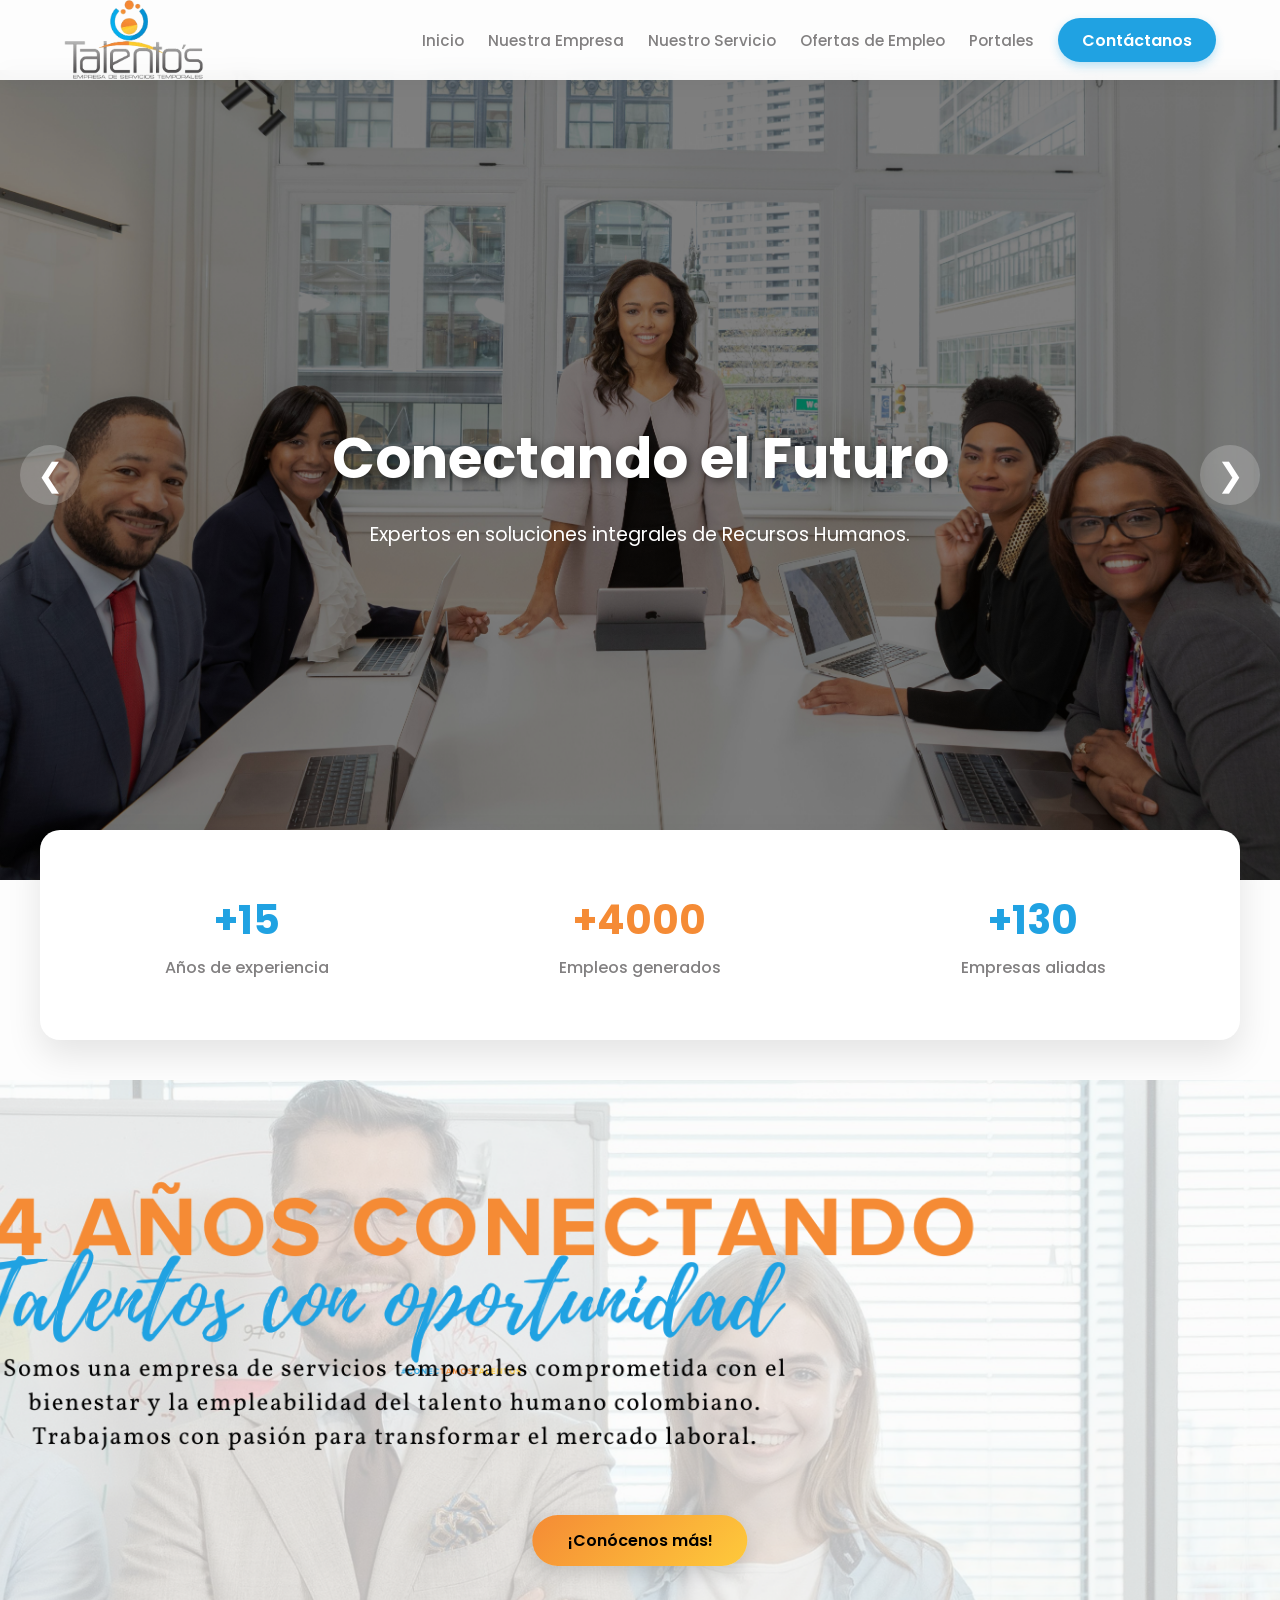
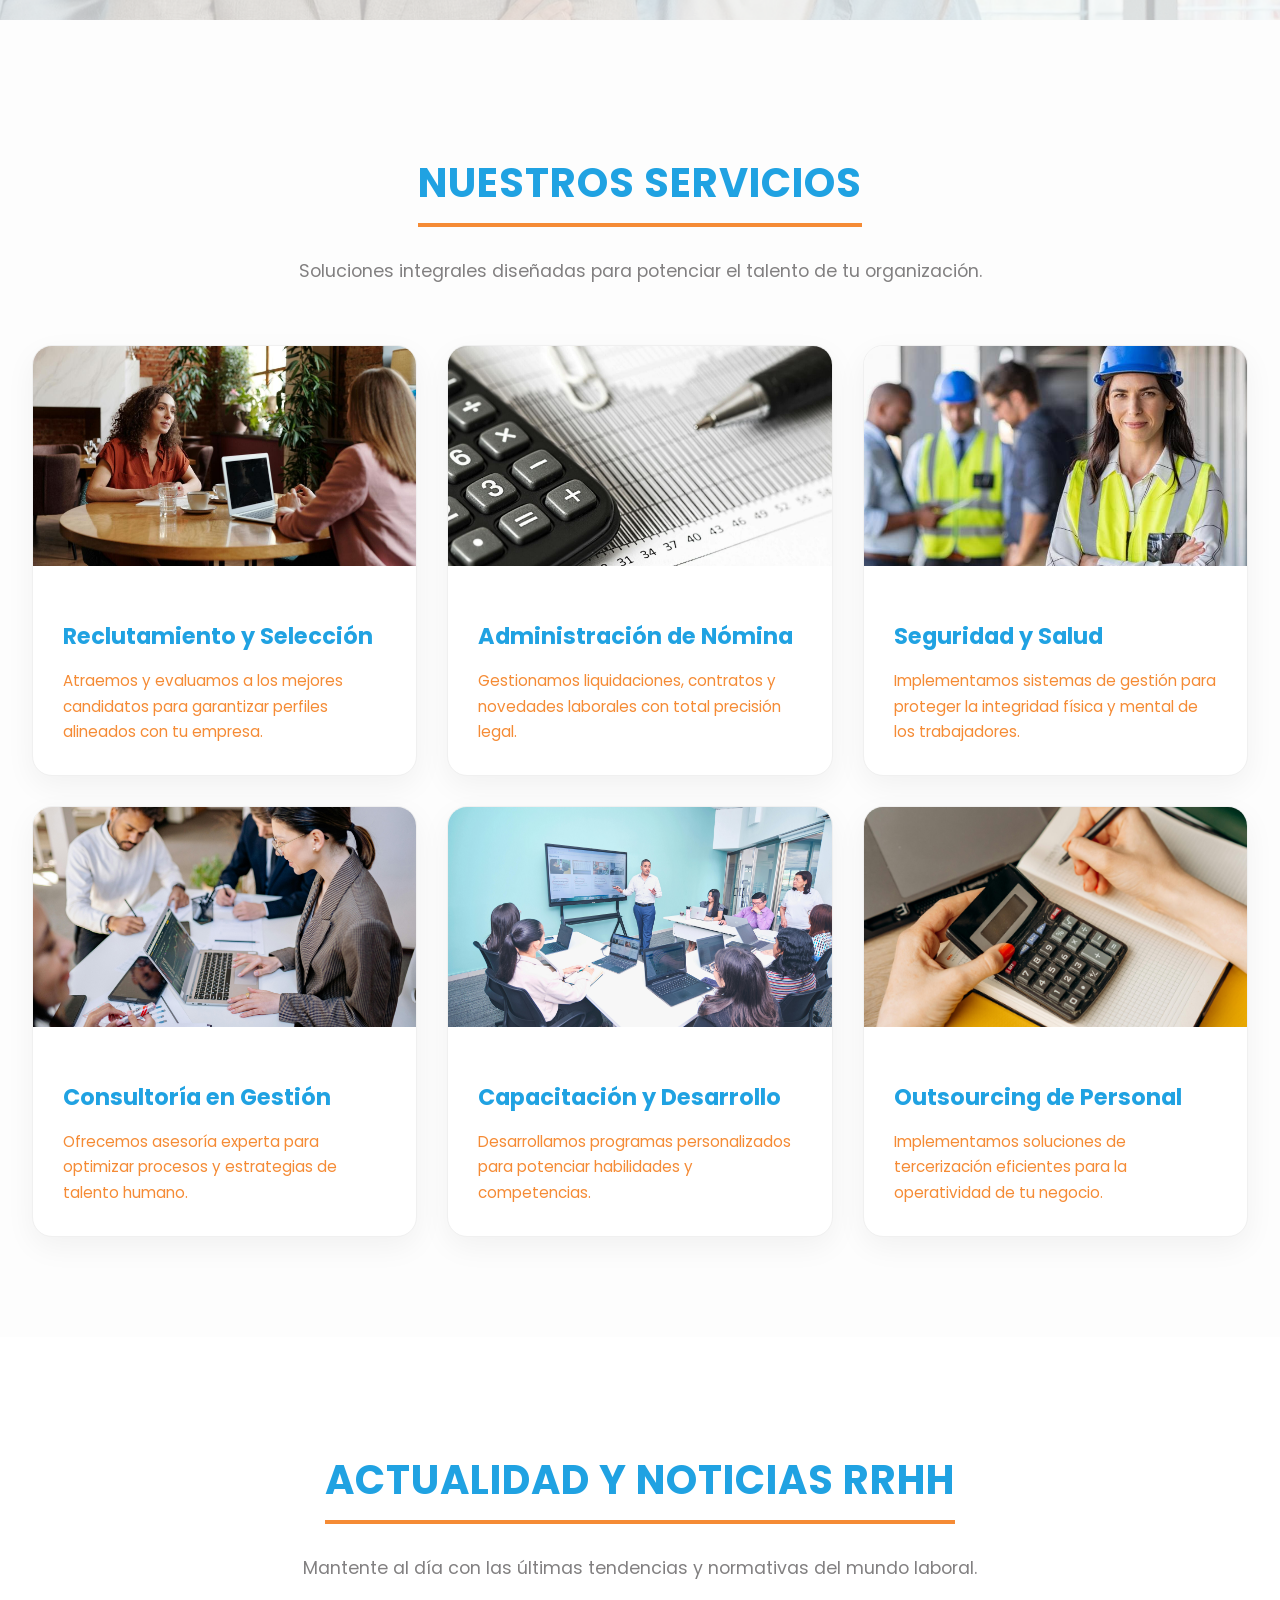
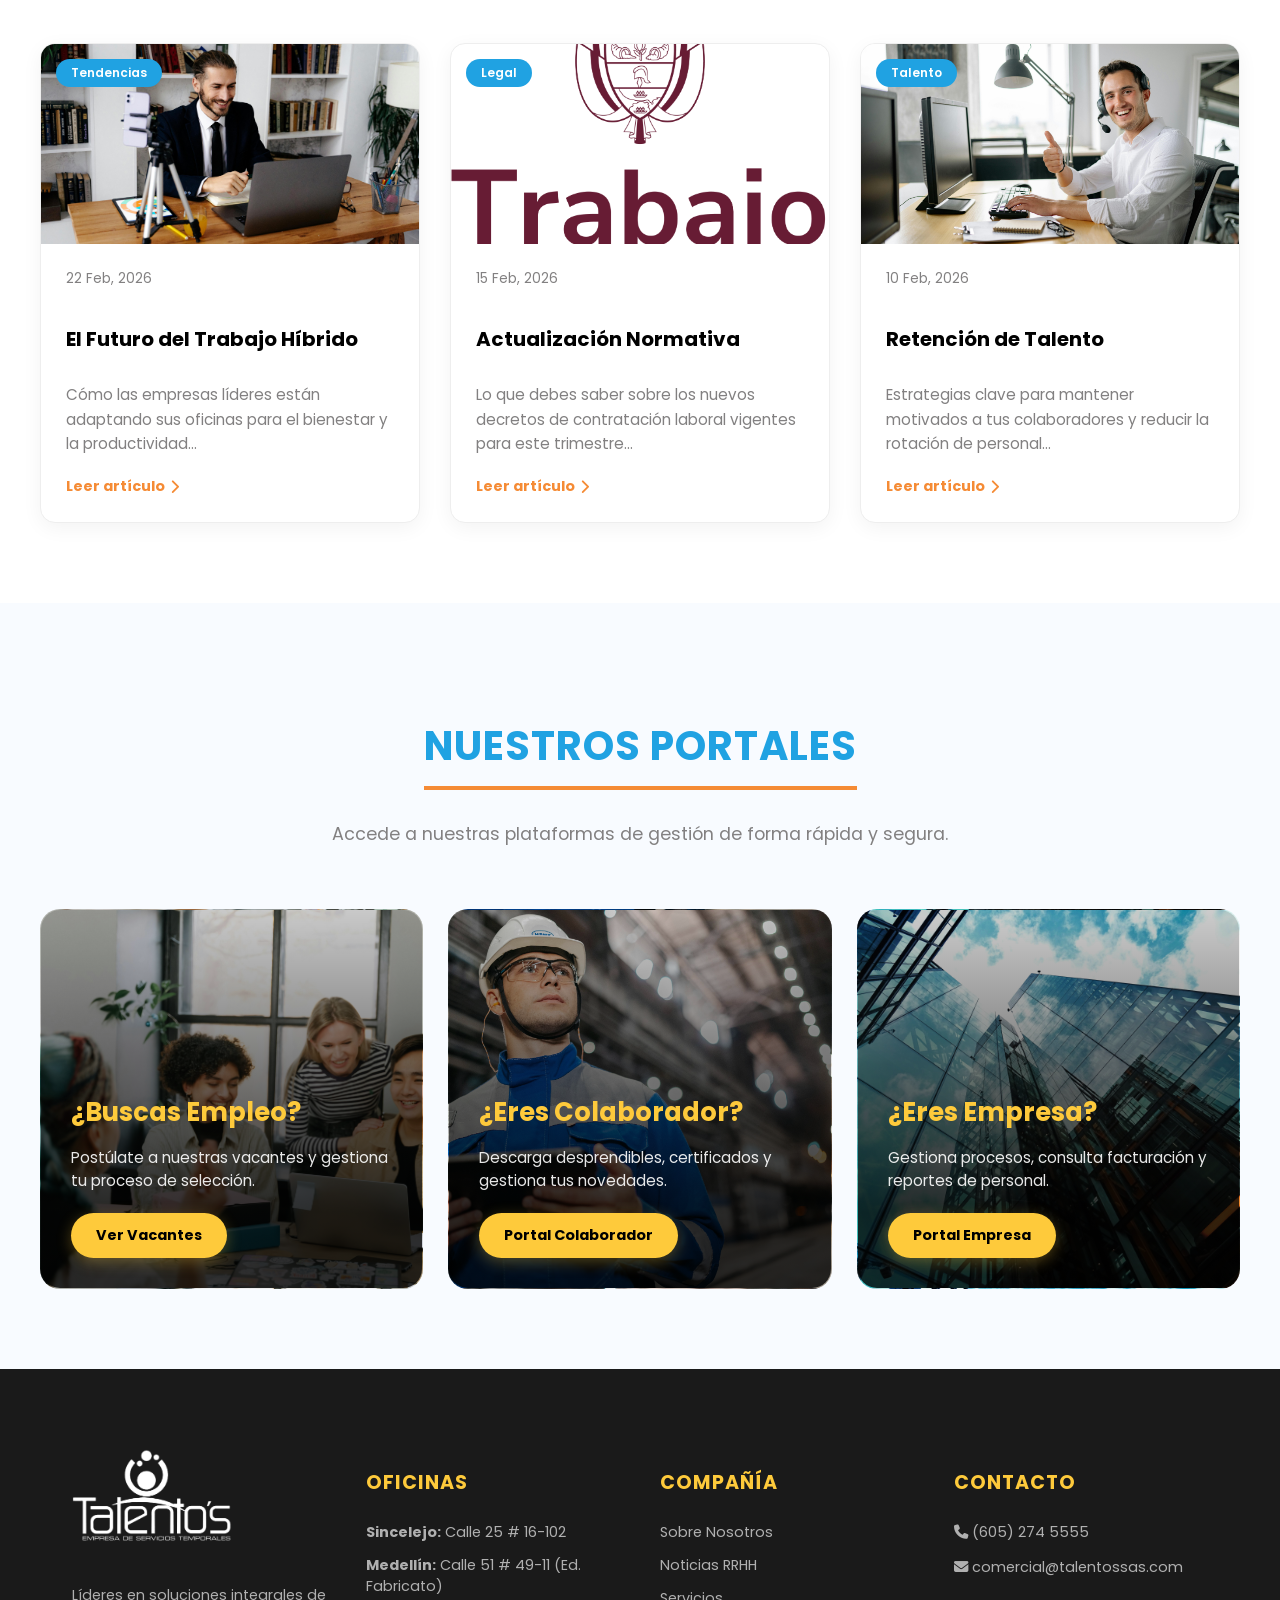
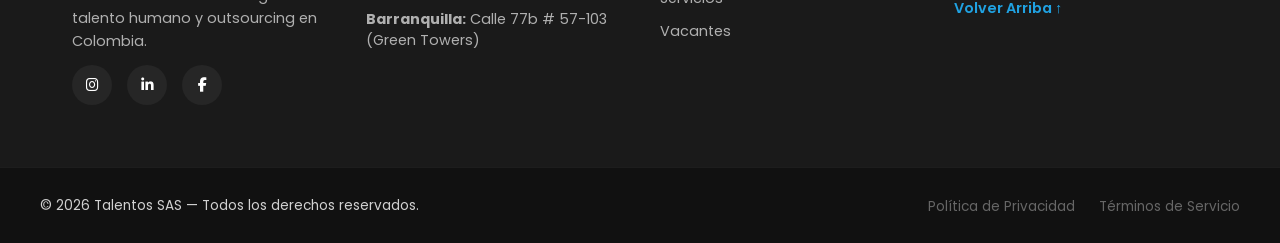
==== commit 49a4e84f: "mejorar diseño" ====
--- a/index.html
+++ b/index.html
@@ -29,7 +29,7 @@
       <a href="nuestra-empresa.html" class="nav-link">Nuestra Empresa</a>
       <a href="#servicios" class="nav-link">Nuestro Servicio</a>
       <a href="https://co.computrabajo.com/talentossas" target="_blank" class="nav-link">Ofertas de Empleo</a>
-      <a href="#usuarios" class="nav-link">Colaboradores</a>
+      <a href="#usuarios" class="nav-link">Portales</a>
       <a href="#contacto" class="btn-contacto-nav">Contáctanos</a>
     </nav>
   </div>
@@ -40,7 +40,7 @@
 <section id="inicio" class="hero-container">
   <div class="carrusel-pista">
     
-    <div class="slide activa" style="background-image: linear-gradient(rgba(0,0,0,0.5), rgba(0,0,0,0.5)), url('img/fondo_talentos.png');">
+    <div class="slide activa" style="background-image: linear-gradient(rgba(0,0,0,0.5), rgba(0,0,0,0.5)), url('img/fondo_talento.jpg');">
       <div class="hero-content">
         <h1>Conectando el Futuro</h1>
         <p>Expertos en soluciones integrales de Recursos Humanos.</p>
@@ -55,7 +55,7 @@
       </div>
     </div>
 
-    <div class="slide" style="background-image: linear-gradient(rgba(0,0,0,0.5), rgba(0,0,0,0.5)), url('img/sst.jpg');">
+    <div class="slide" style="background-image: linear-gradient(rgba(0,0,0,0.5), rgba(0,0,0,0.5)), url('img/seguridadysalud.jpg');">
       <div class="hero-content">
         <h2>Seguridad y Salud</h2>
         <p>Protegemos lo más valioso de tu empresa: las personas.</p>
@@ -65,7 +65,7 @@
     <div class="slide" style="background-image: linear-gradient(rgba(0,0,0,0.4), rgba(0,0,0,0.4)), url('img/consultoria.jpg');">
       <div class="hero-content">
         <h2>Soluciones Corporativas</h2>
-        <p>Gestión de nómina y consultoría especializada para tu negocio.</p>
+        <p>Diseñamos un espacio para ti. Accede a tu portal.</p>
         <a href="#usuarios" class="btn-secundario">Ir a Portales</a>
       </div>
     </div>
@@ -89,7 +89,7 @@
     <span class="numero">+15</span>
     <p>Años de experiencia</p>
   </div>
-  <div class="cifra-item">
+  <div class="cifra-item destacado">
     <span class="numero">+4000</span>
     <p>Empleos generados</p>
   </div>
@@ -121,39 +121,46 @@
   <div class="servicios-grid">
     
     <div class="servicio-card">
+      <a href="https://wa.me/3015015853?text=Hola,%20vengo%20de%20la%20web%20y%20quisiera%20más%20información%20sobre%20sus%20servicios." target="_blank">
       <div class="servicio-img-container">
         <img src="img/seleccion.jpg" alt="Reclutamiento y selección">
         <div class="servicio-overlay"><span>Saber más</span></div>
       </div>
       <div class="servicio-info">
+        <a href="https://wa.me/3015015853?text=Hola,%20vengo%20de%20la%20web%20y%20quisiera%20más%20información%20sobre%20sus%20servicios." target="_blank"></a>
         <h3>Reclutamiento y Selección</h3>
         <p>Atraemos y evaluamos a los mejores candidatos para garantizar perfiles alineados con tu empresa.</p>
       </div>
     </div>
 
     <div class="servicio-card">
+      <a href="https://wa.me/3015015853?text=Hola,%20vengo%20de%20la%20web%20y%20quisiera%20más%20información%20sobre%20sus%20servicios." target="_blank"></a>
       <div class="servicio-img-container">
         <img src="img/nomina.jpg" alt="Administración de nómina">
         <div class="servicio-overlay"><span>Saber más</span></div>
       </div>
       <div class="servicio-info">
+        <a href="https://wa.me/3015015853?text=Hola,%20vengo%20de%20la%20web%20y%20quisiera%20más%20información%20sobre%20sus%20servicios." target="_blank"></a>
         <h3>Administración de Nómina</h3>
         <p>Gestionamos liquidaciones, contratos y novedades laborales con total precisión legal.</p>
       </div>
     </div>
 
     <div class="servicio-card">
+      <a href="https://wa.me/3015015853?text=Hola,%20vengo%20de%20la%20web%20y%20quisiera%20más%20información%20sobre%20sus%20servicios." target="_blank"></a>
       <div class="servicio-img-container">
         <img src="img/sst.jpg" alt="Seguridad y salud en el trabajo">
         <div class="servicio-overlay"><span>Saber más</span></div>
       </div>
       <div class="servicio-info">
+        <a href="https://wa.me/3015015853?text=Hola,%20vengo%20de%20la%20web%20y%20quisiera%20más%20información%20sobre%20sus%20servicios." target="_blank"></a>
         <h3>Seguridad y Salud</h3>
         <p>Implementamos sistemas de gestión para proteger la integridad física y mental de los trabajadores.</p>
       </div>
     </div>
 
     <div class="servicio-card">
+      <a href="https://wa.me/3015015853?text=Hola,%20vengo%20de%20la%20web%20y%20quisiera%20más%20información%20sobre%20sus%20servicios." target="_blank"></a>
       <div class="servicio-img-container">
         <img src="img/consultoria.jpg" alt="Consultoría en gestión humana">
         <div class="servicio-overlay"><span>Saber más</span></div>
@@ -165,6 +172,7 @@
     </div>
 
     <div class="servicio-card">
+      <a href="https://wa.me/3015015853?text=Hola,%20vengo%20de%20la%20web%20y%20quisiera%20más%20información%20sobre%20sus%20servicios." target="_blank"></a>
       <div class="servicio-img-container">
         <img src="img/capacitacion.jpg" alt="Capacitación y desarrollo">
         <div class="servicio-overlay"><span>Saber más</span></div>
@@ -176,6 +184,7 @@
     </div>
 
     <div class="servicio-card">
+      <a href="https://wa.me/3015015853?text=Hola,%20vengo%20de%20la%20web%20y%20quisiera%20más%20información%20sobre%20sus%20servicios." target="_blank"></a>
       <div class="servicio-img-container">
         <img src="img/nominaOut.jpg" alt="Outsourcing de nómina">
         <div class="servicio-overlay"><span>Saber más</span></div>
@@ -207,20 +216,30 @@
         <span class="noticia-fecha">22 Feb, 2026</span>
         <h4>El Futuro del Trabajo Híbrido</h4>
         <p>Cómo las empresas líderes están adaptando sus oficinas para el bienestar y la productividad...</p>
-        <a href="#" class="leer-mas">Leer artículo <i class="fas fa-chevron-right"></i></a>
+          <a href="https://www-gallup-com.translate.goog/workplace/390632/future-hybrid-work-key-questions-answered-data.aspx?_x_tr_sl=en&_x_tr_tl=es&_x_tr_hl=es&_x_tr_pto=tc" 
+       class="leer-mas" 
+       target="_blank" 
+       rel="noopener noreferrer">
+       Leer artículo <i class="fas fa-chevron-right"></i>
+    </a>
       </div>
     </article>
 
     <article class="noticia-card">
       <div class="noticia-img">
-        <img src="img/noticia-legal.jpg" alt="Actualización Normativa">
+        <img src="img/noticia-legal.png" alt="Actualización Normativa">
         <div class="noticia-tag">Legal</div>
       </div>
       <div class="noticia-cuerpo">
         <span class="noticia-fecha">15 Feb, 2026</span>
         <h4>Actualización Normativa</h4>
         <p>Lo que debes saber sobre los nuevos decretos de contratación laboral vigentes para este trimestre...</p>
-        <a href="https://www.mintrabajo.gov.co/web/guest/marco-legal" class="leer-mas">Leer artículo <i class="fas fa-chevron-right"></i></a>
+        <a href="https://www.mintrabajo.gov.co/web/guest/marco-legal" 
+       class="leer-mas" 
+       target="_blank" 
+       rel="noopener noreferrer">
+       Leer artículo <i class="fas fa-chevron-right"></i>
+    </a>
       </div>
     </article>
 
@@ -233,7 +252,12 @@
         <span class="noticia-fecha">10 Feb, 2026</span>
         <h4>Retención de Talento</h4>
         <p>Estrategias clave para mantener motivados a tus colaboradores y reducir la rotación de personal...</p>
-        <a href="#" class="leer-mas">Leer artículo <i class="fas fa-chevron-right"></i></a>
+       <a href="https://www.mintrabajo.gov.co/web/guest/marco-legal" 
+       class="leer-mas" 
+       target="_blank" 
+       rel="noopener noreferrer">
+       Leer artículo <i class="fas fa-chevron-right"></i>
+    </a>
       </div>
     </article>
 
@@ -299,9 +323,9 @@
         <img src="img/logo_talentos.png" alt="Logo Talentos SAS" class="logo-footer">
         <p>Líderes en soluciones integrales de talento humano y outsourcing en Colombia.</p>
         <div class="social-icons">
-          <a href="https://www.instagram.com/talentos_col/" target="_blank" aria-label="Instagram"><i class="fab fa-instagram"></i></a>
-          <a href="https://www.linkedin.com/company/talentos-sas/" target="_blank" aria-label="LinkedIn"><i class="fab fa-linkedin-in"></i></a>
-          <a href="https://www.facebook.com/TalentosSAS900" target="_blank" aria-label="Facebook"><i class="fab fa-facebook-f"></i></a>
+          <a href="https://www.instagram.com/talentos_col/" target="_blank" aria-label="Instagram"><i class="fa-brands fa-instagram"></i></a>
+          <a href="https://www.linkedin.com/company/talentos-sas/" target="_blank" aria-label="LinkedIn"><i class="fa-brands fa-linkedin-in"></i></a>
+          <a href="https://www.facebook.com/TalentosSAS900" target="_blank" aria-label="Facebook"><i class="fa-brands fa-facebook-f"></i></a>
         </div>
       </div>
 
--- a/styles.css
+++ b/styles.css
@@ -295,7 +295,7 @@
 }
 
 /* Estilo para el item destacado (el 100%) */
-.cifra-item.destacado.numero {
+.cifra-item.destacado .numero {
   color: var(--naranja);
 }
 
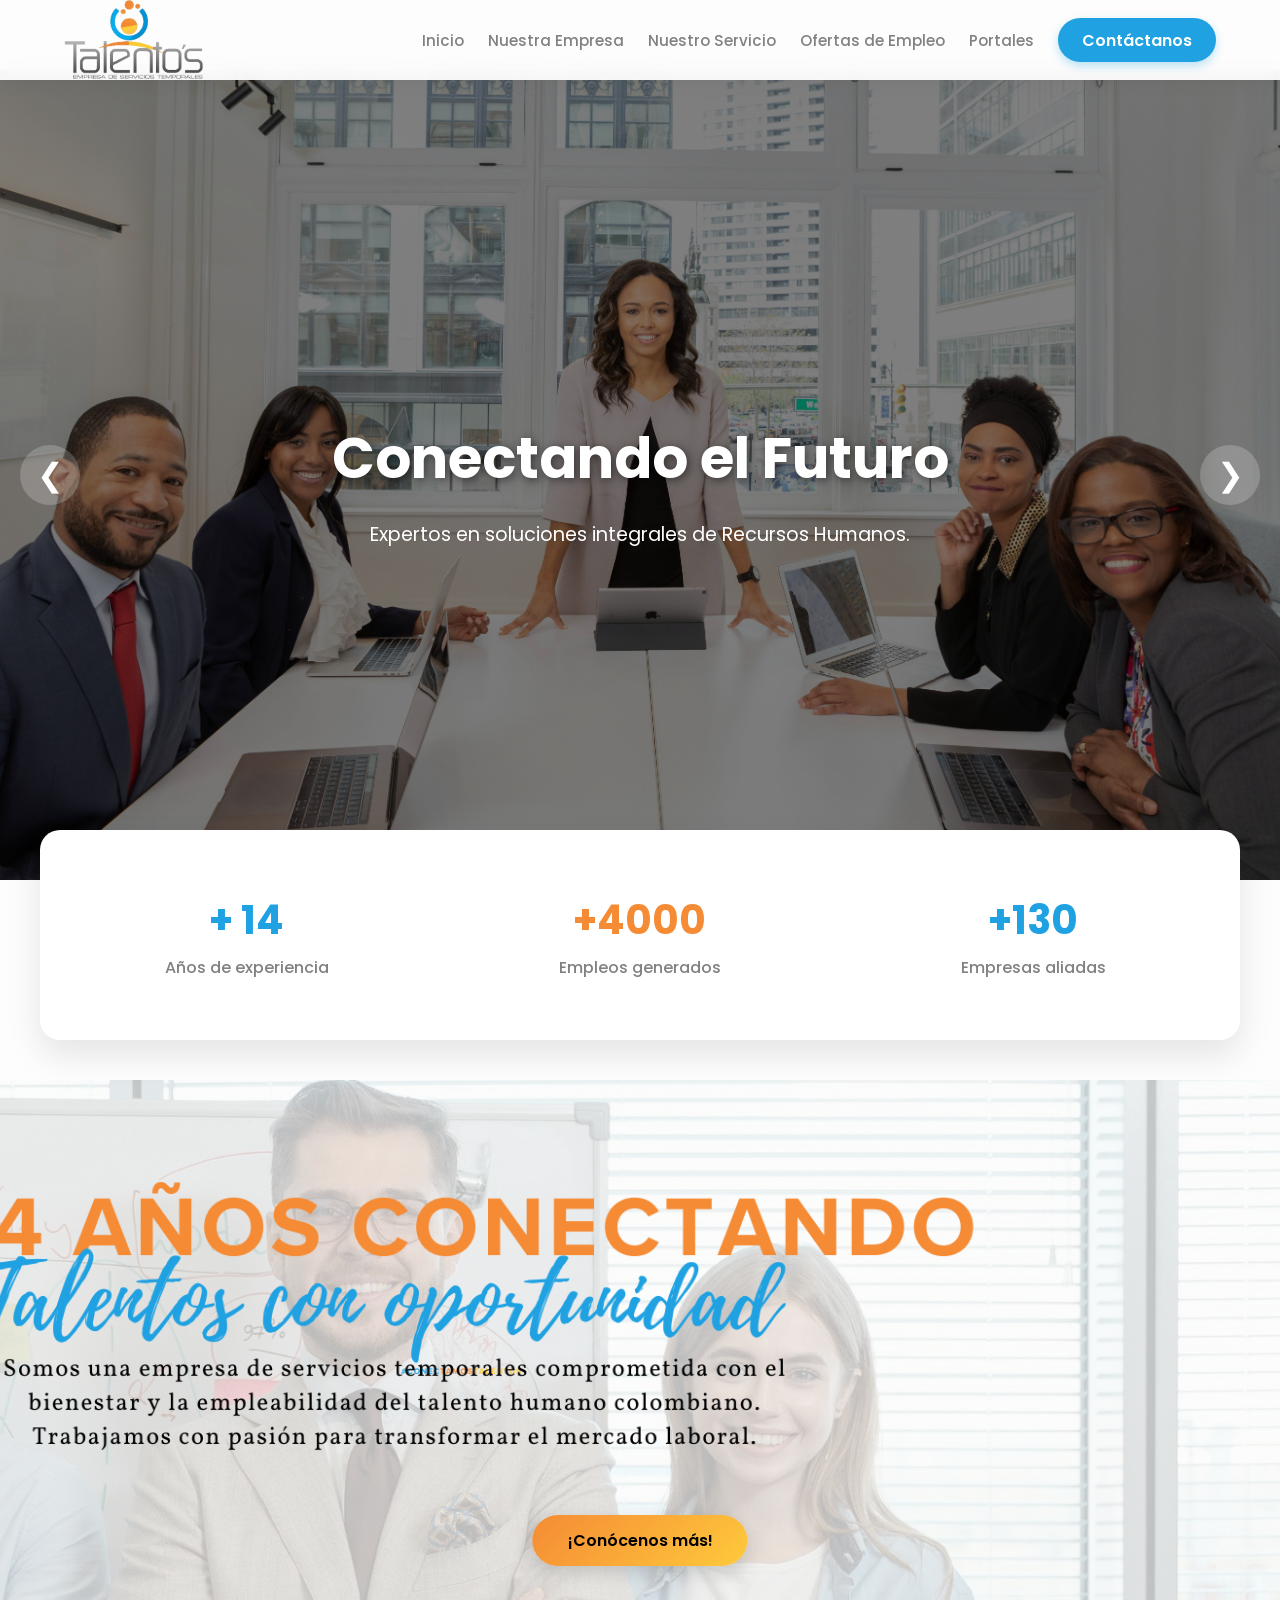
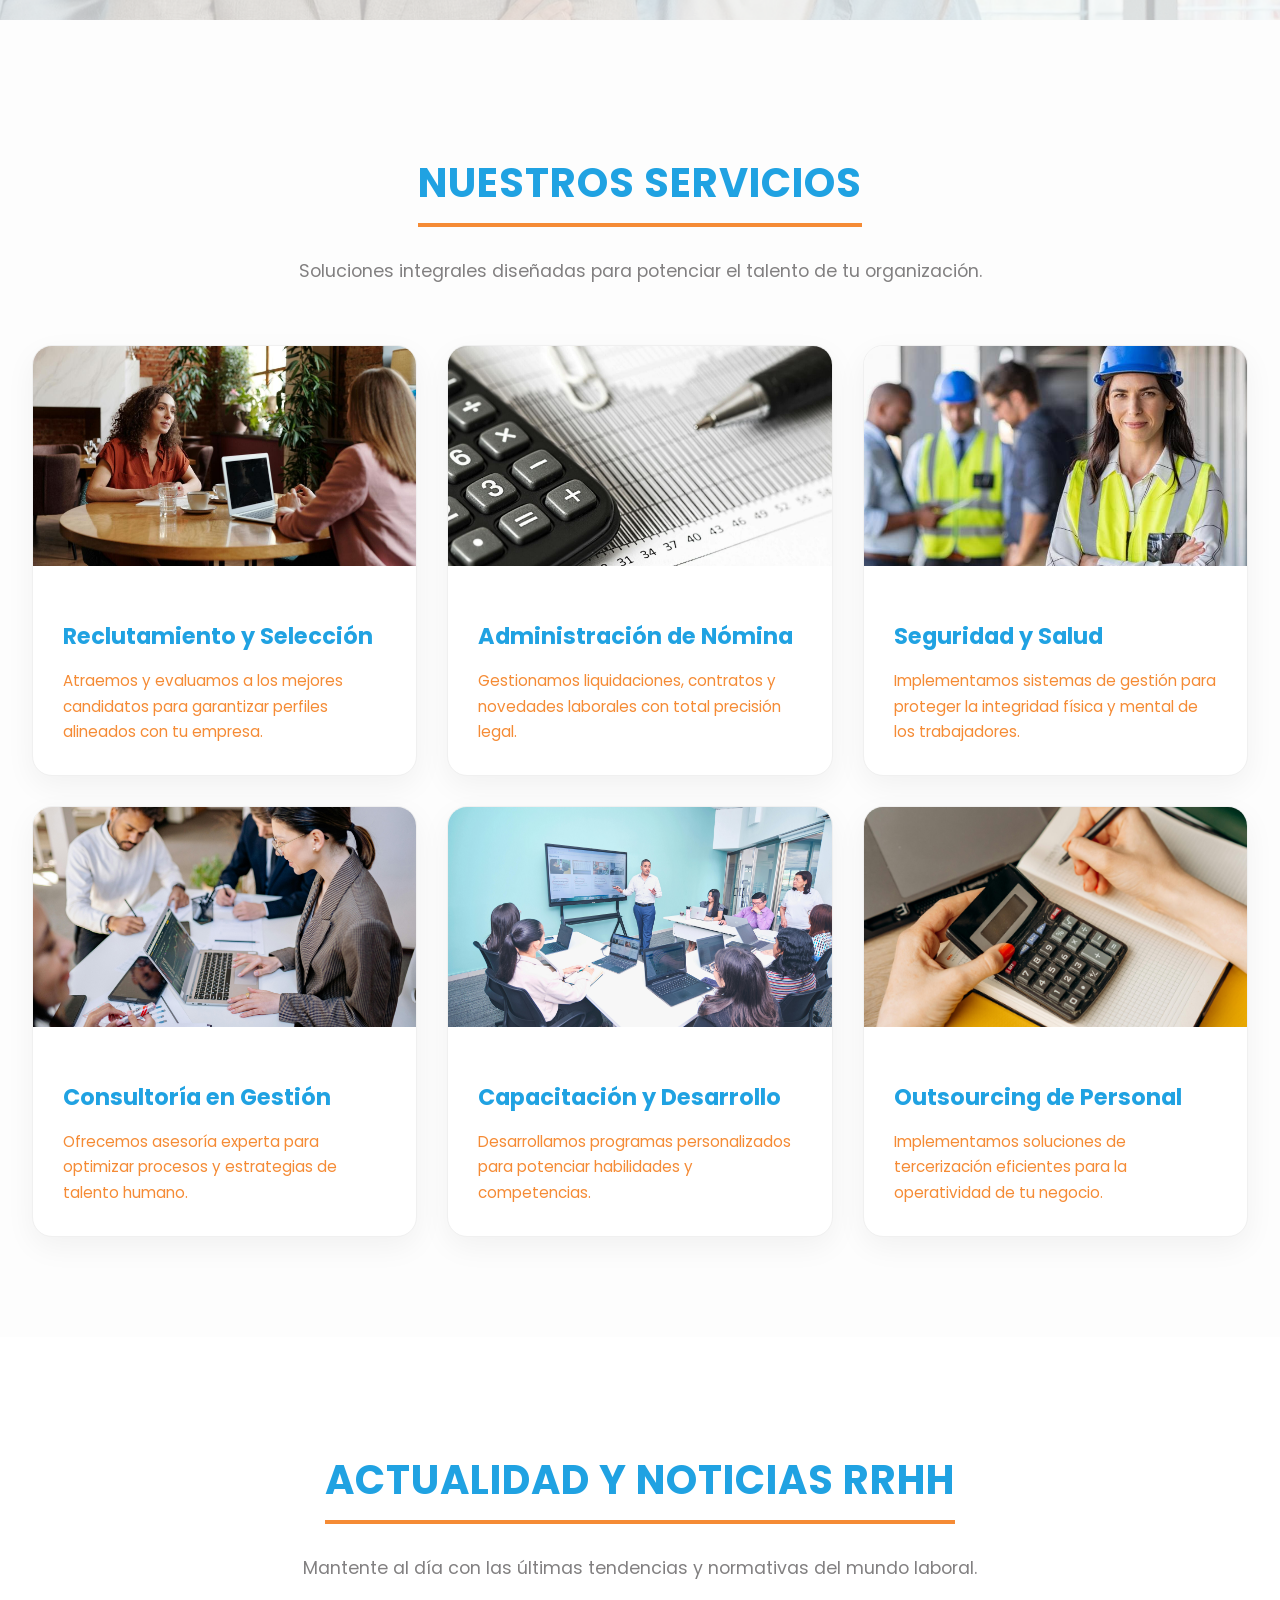
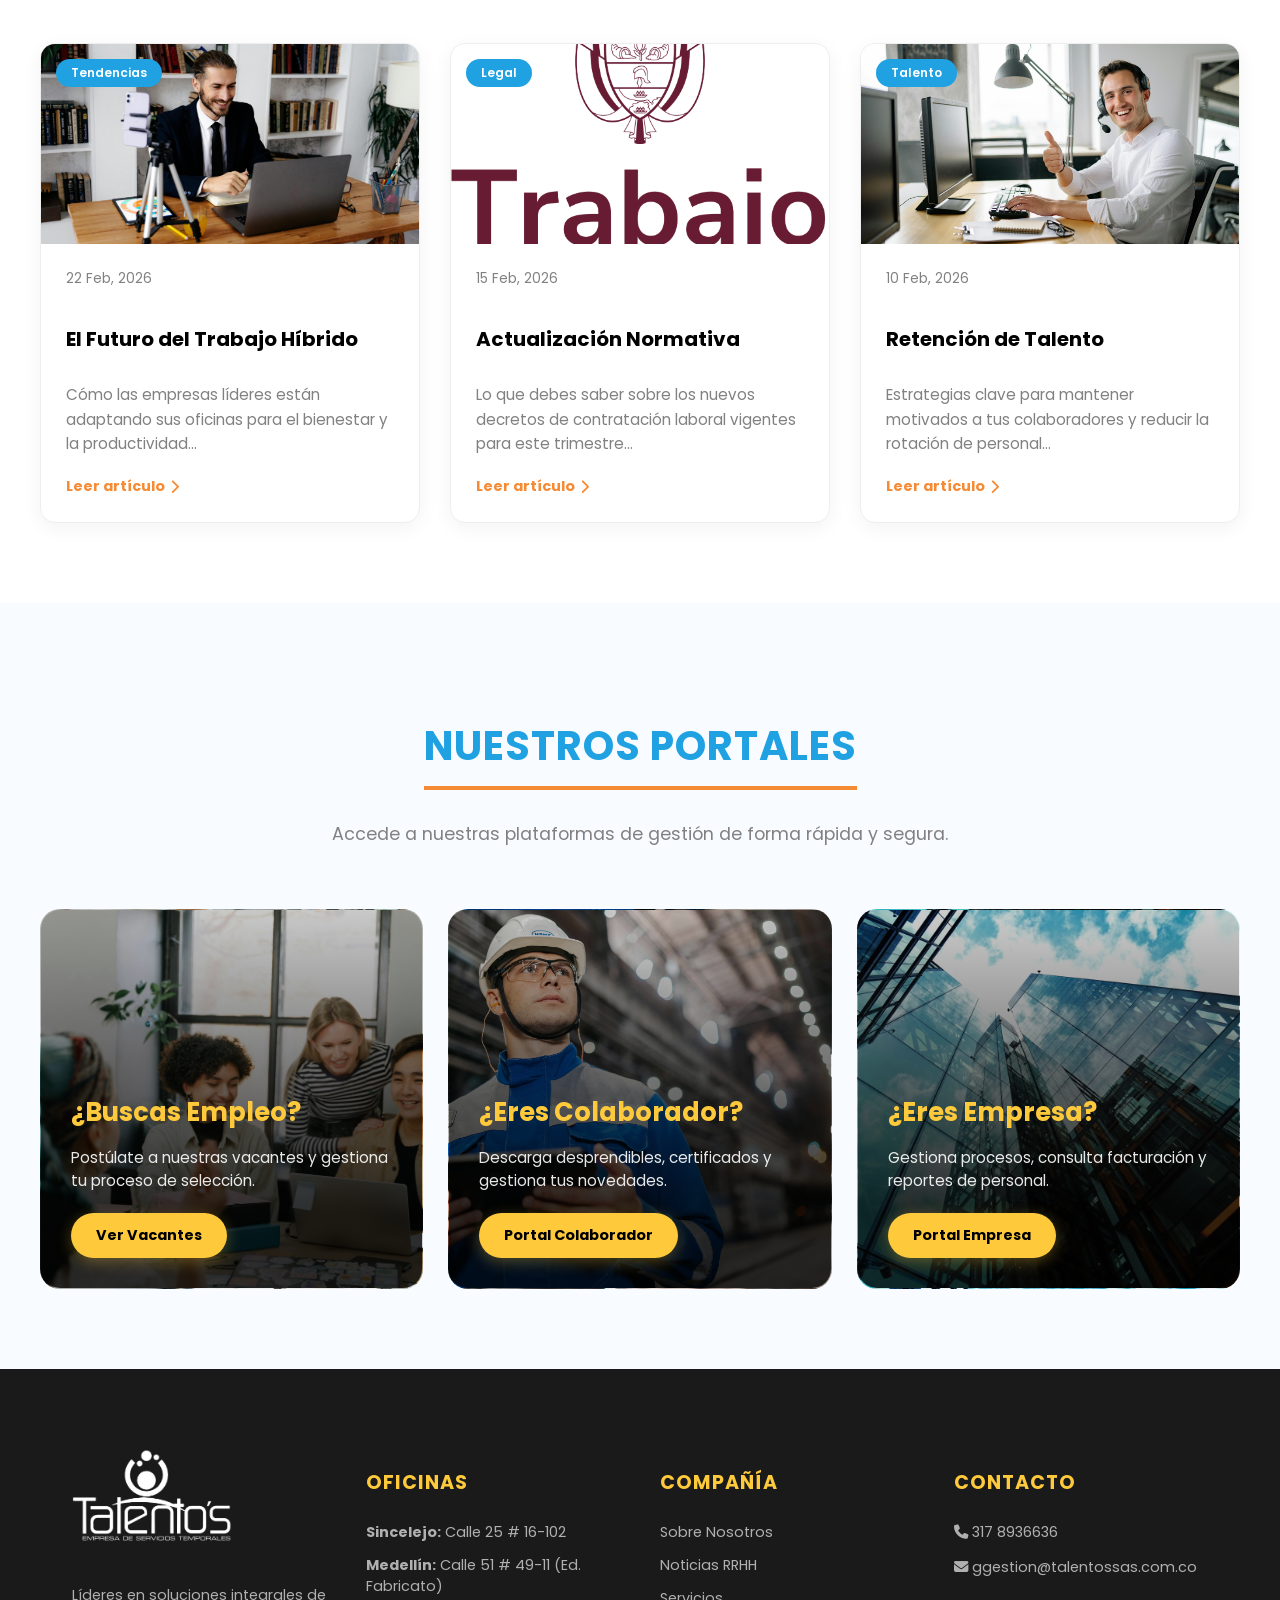
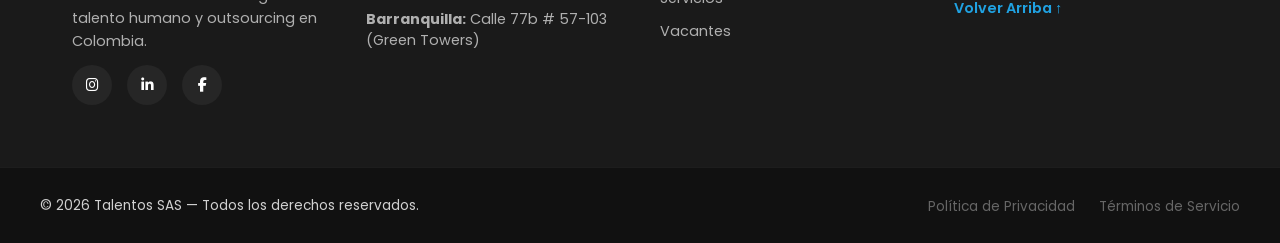
==== commit 1ebad1d8: "mejora de js, ccs y html" ====
--- a/index.html
+++ b/index.html
@@ -86,7 +86,7 @@
 <!-- === CIFRAS DE IMPACTO === -->
 <section class="cifras-impacto">
   <div class="cifra-item">
-    <span class="numero">+15</span>
+    <span class="numero">+ 14</span>
     <p>Años de experiencia</p>
   </div>
   <div class="cifra-item destacado">
@@ -348,8 +348,10 @@
 
       <div class="col">
         <h3>Contacto</h3>
-        <p><i class="fas fa-phone"></i> (605) 274 5555</p>
-        <p><i class="fas fa-envelope"></i> comercial@talentossas.com</p>
+        <p><a href="https://wa.me/573178936636?text=Hola,%20vengo%20de%20la%20página%20web%20y%20necesito%20información" 
+     target="_blank" 
+     class="link-contacto-footer"><i class="fas fa-phone"></i> 317 8936636</p>
+        <p><i class="fas fa-envelope"></i> ggestion@talentossas.com.co</p>
         <a href="#inicio" class="back-to-top">Volver Arriba ↑</a>
       </div>
 
--- a/styles.css
+++ b/styles.css
@@ -6,6 +6,8 @@
   --amarillo: #feca3b;
   --naranja: #f58b35;
   --negro: #000000;
+  --azul-oscuro: #1a2b3c; 
+  --texto-suave: #4a4a4a;
   --sombra-suave: 0 4px 10px rgba(0, 0, 0, 0.1);
 }
 
